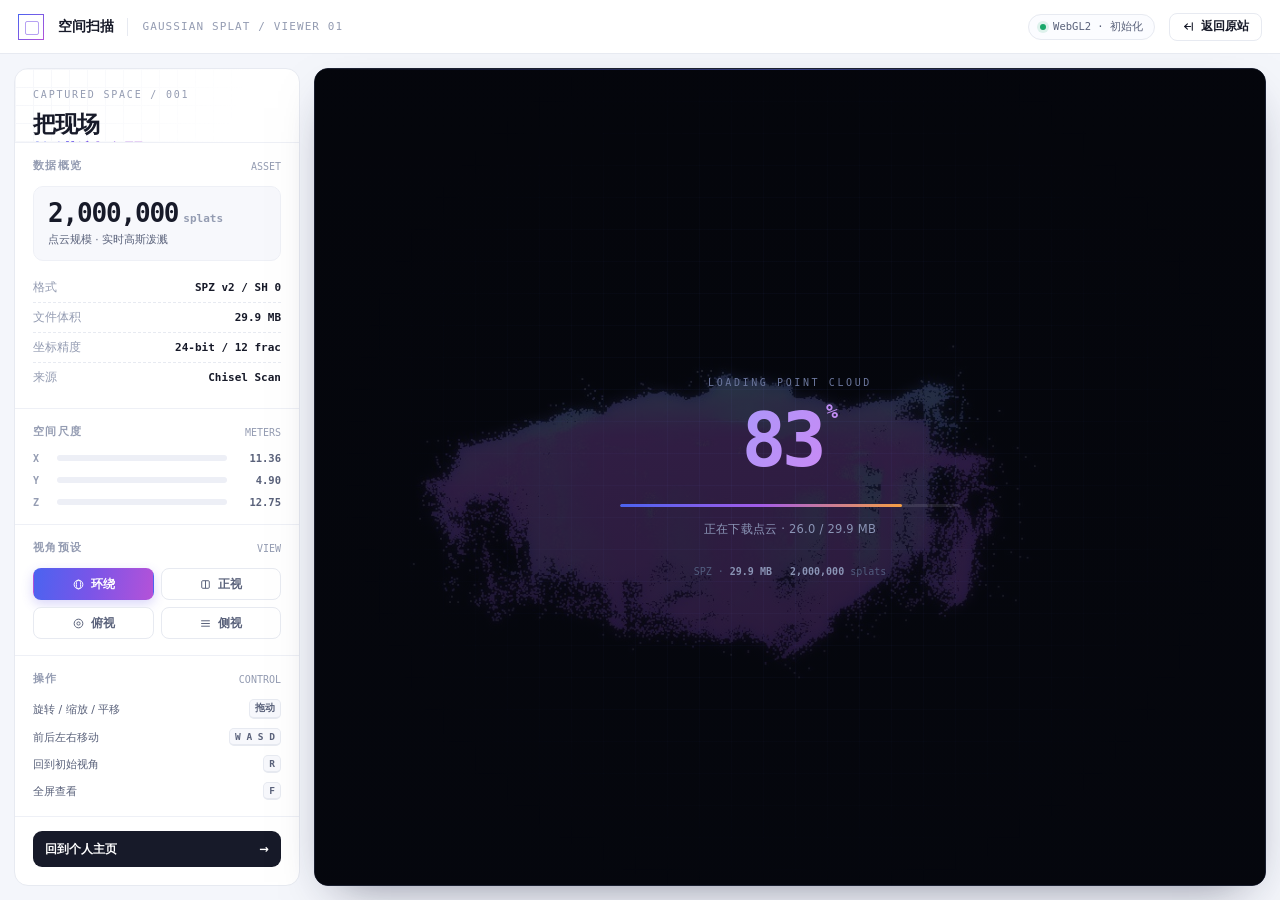
==== home/index.html @ d3d8f1a9 "home: add interactive Gaussian Splat viewer for 2M-point SPZ scan" ====
<!DOCTYPE html>
<html lang="zh-CN">
<head>
<meta charset="UTF-8">
<meta name="viewport" content="width=device-width, initial-scale=1.0, viewport-fit=cover">
<title>空间扫描 · Gaussian Splat Viewer</title>
<meta name="description" content="把一段真实空间搬进浏览器：200 万高斯点的 3D Gaussian Splatting 实时查看器。">
<link rel="icon" href="/favicon-32.png" sizes="32x32" type="image/png">
<script type="importmap">
{
  "imports": {
    "three": "./vendor/three.module.js",
    "three/addons/": "./vendor/addons/",
    "@sparkjsdev/spark": "./vendor/spark.module.min.js"
  }
}
</script>
<style>
:root{
  --bg:#f4f6fb; --panel:#fff; --line:#e7eaf1; --line-2:#eef0f6;
  --ink:#171a29; --ink-2:#59617a; --ink-3:#949cb2;
  --grad:linear-gradient(100deg,#4b63f0 0%,#7a55e8 48%,#b452d8 100%);
  --blue:#4b63f0; --violet:#8b5cf6; --orange:#f59e42; --green:#18a86a;
  --mono:ui-monospace,"SF Mono",Menlo,Consolas,monospace;
  --font:"Inter","PingFang SC","HarmonyOS Sans SC","Microsoft YaHei UI",system-ui,-apple-system,sans-serif;
}
*{margin:0;padding:0;box-sizing:border-box}
html,body{height:100%}
body{font-family:var(--font);background:var(--bg);color:var(--ink);overflow:hidden;
  -webkit-font-smoothing:antialiased}
button{font:inherit;cursor:pointer;border:0;background:none;color:inherit}
a{color:inherit;text-decoration:none}
canvas{display:block}

.app{height:100dvh;display:grid;grid-template-rows:54px minmax(0,1fr)}

/* ---------- 顶栏 ---------- */
.top{display:flex;align-items:center;gap:14px;padding:0 18px;background:var(--panel);
  border-bottom:1px solid var(--line);position:relative;z-index:5}
.mk{width:26px;height:26px;flex:none;position:relative}
.mk::before,.mk::after{content:"";position:absolute;inset:0;border:1.5px solid transparent}
.mk::before{border-image:linear-gradient(135deg,#4b63f0,#b452d8) 1;transform:rotate(0deg)}
.mk::after{width:12px;height:12px;left:7px;top:7px;border:1.5px solid rgba(123,85,232,.55);border-radius:2px}
.tp-name{font-size:14px;font-weight:800;letter-spacing:-.01em;white-space:nowrap}
.tp-sep{width:1px;height:18px;background:var(--line)}
.tp-sub{font-family:var(--mono);font-size:11px;color:var(--ink-3);letter-spacing:.1em;white-space:nowrap}
.tp-sp{flex:1}
.tp-badge{display:inline-flex;align-items:center;gap:7px;height:26px;padding:0 11px;
  border:1px solid var(--line);border-radius:999px;background:#fbfcff;
  font-family:var(--mono);font-size:10.5px;color:var(--ink-2);white-space:nowrap}
.tp-badge i{width:6px;height:6px;border-radius:50%;background:var(--green);
  box-shadow:0 0 0 3px rgba(24,168,106,.13);animation:pulse 2.4s ease-in-out infinite}
@keyframes pulse{50%{box-shadow:0 0 0 6px rgba(24,168,106,.06)}}
.tp-link{display:inline-flex;align-items:center;gap:6px;height:28px;padding:0 12px;
  border:1px solid var(--line);border-radius:8px;font-size:12px;font-weight:600;
  transition:border-color .16s,color .16s,background .16s}
.tp-link:hover{border-color:#c9cffc;color:var(--blue);background:#f8f9ff}

/* ---------- 工作区 ---------- */
.ws{display:grid;grid-template-columns:286px minmax(0,1fr);gap:14px;padding:14px;min-height:0}

/* 侧栏 */
.side{background:var(--panel);border:1px solid var(--line);border-radius:14px;
  overflow-y:auto;overflow-x:hidden;display:flex;flex-direction:column}
.side::-webkit-scrollbar{width:0}
.s-hero{padding:20px 18px 18px;position:relative;overflow:hidden;border-bottom:1px solid var(--line-2)}
.s-hero::before{content:"";position:absolute;inset:0;pointer-events:none;
  background-image:linear-gradient(var(--line-2) 1px,transparent 1px),linear-gradient(90deg,var(--line-2) 1px,transparent 1px);
  background-size:18px 18px;opacity:.6;
  -webkit-mask-image:linear-gradient(110deg,#000,transparent 78%);mask-image:linear-gradient(110deg,#000,transparent 78%)}
.s-hero>*{position:relative}
.s-kick{font-family:var(--mono);font-size:10px;letter-spacing:.18em;color:var(--ink-3)}
.s-hero h1{margin-top:10px;font-size:23px;font-weight:900;line-height:1.25;letter-spacing:-.035em}
.s-hero h1 span{background:var(--grad);-webkit-background-clip:text;background-clip:text;color:transparent}
.s-hero p{margin-top:9px;font-size:11.5px;line-height:1.7;color:var(--ink-2)}

.s-sec{padding:16px 18px;border-bottom:1px solid var(--line-2)}
.s-sec:last-child{border-bottom:0}
.s-t{display:flex;align-items:center;justify-content:space-between;margin-bottom:13px}
.s-t b{font-size:10.5px;font-weight:800;letter-spacing:.14em;color:var(--ink-3)}
.s-t em{font-style:normal;font-family:var(--mono);font-size:10px;color:var(--ink-3)}

.stat{background:#f7f8fc;border:1px solid var(--line-2);border-radius:10px;padding:13px 14px}
.stat .big{font-family:var(--mono);font-size:26px;font-weight:700;letter-spacing:-.045em;line-height:1;
  font-variant-numeric:tabular-nums;color:var(--ink)}
.stat .big small{font-size:11px;font-weight:600;color:var(--ink-3);letter-spacing:0;margin-left:5px}
.stat .cap{margin-top:7px;font-size:10.5px;color:var(--ink-2)}

.kv{margin-top:12px;display:flex;flex-direction:column;gap:0}
.kv .r{display:flex;align-items:baseline;justify-content:space-between;gap:10px;
  padding:7px 0;border-bottom:1px dashed var(--line);font-size:11.5px}
.kv .r:last-child{border-bottom:0}
.kv .r span{color:var(--ink-3)}
.kv .r b{font-family:var(--mono);font-size:11px;font-weight:600;color:var(--ink);text-align:right}

/* 三轴条 */
.axis{display:flex;flex-direction:column;gap:10px}
.ax{display:grid;grid-template-columns:16px 1fr 46px;align-items:center;gap:8px}
.ax i{font-family:var(--mono);font-style:normal;font-size:10px;font-weight:700;color:var(--ink-3)}
.ax .track{height:6px;border-radius:99px;background:#edeff6;overflow:hidden}
.ax .track u{display:block;height:100%;border-radius:99px;text-decoration:none}
.ax .x u{background:linear-gradient(90deg,#6d84ff,#4b63f0)}
.ax .y u{background:linear-gradient(90deg,#b07cf9,#8b5cf6)}
.ax .z u{background:linear-gradient(90deg,#ffc078,#f59e42)}
.ax .track u{width:var(--w)}
.ax b{font-family:var(--mono);font-size:10.5px;font-weight:600;text-align:right;color:var(--ink-2)}

/* 预设视角 */
.views{display:grid;grid-template-columns:1fr 1fr;gap:7px}
.v-btn{height:32px;border:1px solid var(--line);border-radius:8px;background:#fff;
  font-size:11.5px;font-weight:600;color:var(--ink-2);display:flex;align-items:center;
  justify-content:center;gap:6px;transition:all .16s}
.v-btn:hover{border-color:#c9cffc;color:var(--blue);background:#f8f9ff}
.v-btn.on{border-color:transparent;background:var(--grad);color:#fff;box-shadow:0 4px 12px rgba(90,80,230,.24)}
.v-btn svg{width:13px;height:13px}

.keys{display:flex;flex-direction:column;gap:9px}
.key{display:flex;align-items:center;gap:9px;font-size:11px;color:var(--ink-2)}
.key .cap{flex:1}
kbd{font-family:var(--mono);font-size:9.5px;font-weight:700;color:var(--ink-2);background:#f7f8fc;
  border:1px solid var(--line);border-bottom-width:2px;border-radius:5px;padding:2px 5px;white-space:nowrap}
.s-foot{padding:14px 18px 18px;margin-top:auto}
.s-foot a{display:flex;align-items:center;justify-content:space-between;width:100%;height:36px;
  padding:0 12px;border-radius:9px;background:#171a29;color:#fff;font-size:11.5px;font-weight:700;
  transition:transform .16s,background .16s}
.s-foot a:hover{transform:translateY(-1px);background:#242941}

/* ---------- 舞台 ---------- */
.stage{position:relative;border-radius:14px;overflow:hidden;background:#080a12;
  border:1px solid #1b2030;box-shadow:0 18px 48px -22px rgba(20,24,54,.55);min-height:0}
#viewport{position:absolute;inset:0}
#viewport canvas{width:100%;height:100%}

/* 舞台 HUD */
.hud{position:absolute;inset:0;pointer-events:none;z-index:2}
.hud>*{pointer-events:auto}
.hud-tl{position:absolute;left:16px;top:16px;display:flex;align-items:center;gap:8px}
.chip{display:inline-flex;align-items:center;gap:7px;height:28px;padding:0 11px;border-radius:8px;
  background:rgba(16,20,32,.72);border:1px solid rgba(255,255,255,.13);
  -webkit-backdrop-filter:blur(12px);backdrop-filter:blur(12px);
  color:rgba(255,255,255,.88);font-size:11px;font-weight:600;white-space:nowrap}
.chip.mono{font-family:var(--mono);font-size:10.5px;letter-spacing:.02em}
.chip i{width:6px;height:6px;border-radius:50%;background:#4ade80;box-shadow:0 0 8px #4ade80}
.hud-tr{position:absolute;right:16px;top:16px;display:flex;gap:7px}
.ic{width:32px;height:32px;border-radius:9px;display:grid;place-items:center;
  background:rgba(16,20,32,.72);border:1px solid rgba(255,255,255,.13);
  -webkit-backdrop-filter:blur(12px);backdrop-filter:blur(12px);color:rgba(255,255,255,.82);
  transition:background .16s,color .16s,transform .16s}
.ic:hover{background:rgba(75,99,240,.85);color:#fff;transform:translateY(-1px)}
.ic svg{width:15px;height:15px}

.hud-bl{position:absolute;left:16px;bottom:16px;display:flex;flex-direction:column;gap:8px}
.readout{font-family:var(--mono);font-size:10px;line-height:1.7;color:rgba(255,255,255,.5);
  letter-spacing:.04em;text-shadow:0 1px 6px #000}
.readout b{color:rgba(255,255,255,.82);font-weight:600}
.readout .lb{color:rgba(255,255,255,.34)}

.hud-bc{position:absolute;left:50%;bottom:18px;transform:translateX(-50%);
  display:flex;align-items:center;gap:14px;padding:9px 16px;border-radius:11px;
  background:rgba(14,17,28,.78);border:1px solid rgba(255,255,255,.12);
  -webkit-backdrop-filter:blur(16px);backdrop-filter:blur(16px);white-space:nowrap}
.hint{font-size:10.5px;color:rgba(255,255,255,.5)}
.hint b{color:rgba(255,255,255,.86);font-weight:600}
.hud-bc .div{width:1px;height:16px;background:rgba(255,255,255,.14)}
.tog{display:flex;align-items:center;gap:8px;font-size:11px;color:rgba(255,255,255,.82);cursor:pointer}
.tog input{appearance:none;width:28px;height:16px;border-radius:99px;background:rgba(255,255,255,.2);
  position:relative;transition:background .18s;cursor:pointer;flex:none}
.tog input::after{content:"";position:absolute;left:2px;top:2px;width:12px;height:12px;border-radius:50%;
  background:#fff;transition:transform .18s}
.tog input:checked{background:var(--blue)}
.tog input:checked::after{transform:translateX(12px)}
.spd{display:flex;align-items:center;gap:7px;font-size:10.5px;color:rgba(255,255,255,.55)}
.spd input{width:64px;accent-color:#7a68f5;cursor:pointer}

/* 加载层 */
.load{position:absolute;inset:0;z-index:6;
  background:linear-gradient(rgba(6,8,16,.74),rgba(6,8,16,.84)),url(./assets/preview.jpg) center/cover no-repeat;
  display:flex;
  flex-direction:column;align-items:center;justify-content:center;gap:0;
  transition:opacity .6s ease,visibility .6s}
.load.done{opacity:0;visibility:hidden;pointer-events:none}
.load::before{content:"";position:absolute;inset:0;pointer-events:none;
  background-image:linear-gradient(rgba(120,140,255,.055) 1px,transparent 1px),
                   linear-gradient(90deg,rgba(120,140,255,.055) 1px,transparent 1px);
  background-size:32px 32px;
  -webkit-mask-image:radial-gradient(circle at 50% 48%,#000,transparent 72%);
  mask-image:radial-gradient(circle at 50% 48%,#000,transparent 72%)}
.load::after{content:"";position:absolute;left:0;right:0;height:1px;top:0;
  background:linear-gradient(90deg,transparent,#6d7dff,transparent);opacity:.5;
  animation:scan 3.2s linear infinite}
@keyframes scan{to{top:100%}}
.ld-in{position:relative;width:min(340px,78%);text-align:center}
.ld-k{font-family:var(--mono);font-size:10px;letter-spacing:.26em;color:#6b769c}
.ld-n{font-family:var(--mono);font-size:74px;font-weight:700;line-height:1.1;letter-spacing:-.06em;
  margin-top:12px;font-variant-numeric:tabular-nums;
  background:linear-gradient(120deg,#8fa2ff,#c58cf5 60%,#ff9f7a);
  -webkit-background-clip:text;background-clip:text;color:transparent}
.ld-n sup{font-size:20px;vertical-align:top;margin-left:4px;letter-spacing:0}
.ld-bar{height:3px;border-radius:99px;background:rgba(255,255,255,.1);overflow:hidden;margin-top:22px}
.ld-bar u{display:block;height:100%;width:0%;border-radius:99px;text-decoration:none;
  background:linear-gradient(90deg,#4b63f0,#a35ce8,#f59e42);transition:width .18s linear}
.ld-msg{margin-top:15px;font-size:11.5px;color:#8a94b5;letter-spacing:.02em;min-height:18px}
.ld-meta{margin-top:26px;display:flex;justify-content:center;gap:18px;
  font-family:var(--mono);font-size:10px;color:#525c7e}
.ld-meta b{color:#8a94b5;font-weight:600}

/* 错误 */
.err{position:absolute;inset:0;z-index:7;display:none;align-items:center;justify-content:center;
  background:linear-gradient(rgba(6,8,16,.78),rgba(6,8,16,.9)),url(./assets/preview.jpg) center/cover no-repeat;
  padding:24px;text-align:center}
.err.on{display:flex}
.err div{max-width:380px}
.err h3{font-size:16px;font-weight:800;color:#fff;margin-bottom:10px}
.err p{font-size:12px;line-height:1.8;color:#8a94b5}

/* 移动端 */
@media(max-width:900px){
  .ws{grid-template-columns:1fr;grid-template-rows:auto minmax(0,1fr);padding:10px;gap:10px}
  .side{flex-direction:row;align-items:center;overflow:hidden;padding:0 12px;height:52px;flex:none}
  .s-hero,.s-sec,.s-foot{display:none}
  .side::before{content:"空间扫描 / 2,000,000 splats";font-family:var(--mono);font-size:10.5px;
    color:var(--ink-2);white-space:nowrap}
  .tp-sub,.tp-badge{display:none}
  .hud-bc{gap:10px;padding:8px 12px;bottom:12px}
  .hint{display:none}
  .hud-bc .div{display:none}
  .hud-bl{display:none}
  .ld-n{font-size:58px}
}
@media(max-width:520px){
  .spd{display:none}
  .hud-tl .chip.mono{display:none}
}
</style>
</head>
<body>
<div class="app">

  <header class="top">
    <div class="mk" aria-hidden="true"></div>
    <span class="tp-name">空间扫描</span>
    <span class="tp-sep"></span>
    <span class="tp-sub">GAUSSIAN SPLAT / VIEWER 01</span>
    <span class="tp-sp"></span>
    <span class="tp-badge"><i></i><span id="liveTxt">WebGL2 · 初始化</span></span>
    <a class="tp-link" href="/">
      <svg viewBox="0 0 24 24" width="13" height="13" fill="none" stroke="currentColor" stroke-width="2" stroke-linecap="round" stroke-linejoin="round"><path d="M10 17l-5-5 5-5"/><path d="M5 12h11"/><path d="M19 5v14"/></svg>
      返回原站
    </a>
  </header>

  <main class="ws">
    <aside class="side">
      <div class="s-hero">
        <div class="s-kick">CAPTURED SPACE / 001</div>
        <h1>把现场<br><span>搬进浏览器</span></h1>
        <p>一段由 200 万高斯点重建的真实空间。拖动即可绕行、靠近、俯看——点云不改一刀，实时渲染。</p>
      </div>

      <section class="s-sec">
        <div class="s-t"><b>数据概览</b><em>ASSET</em></div>
        <div class="stat">
          <div class="big">2,000,000<small>splats</small></div>
          <div class="cap">点云规模 · 实时高斯泼溅</div>
        </div>
        <div class="kv">
          <div class="r"><span>格式</span><b>SPZ v2 / SH 0</b></div>
          <div class="r"><span>文件体积</span><b>29.9 MB</b></div>
          <div class="r"><span>坐标精度</span><b>24-bit / 12 frac</b></div>
          <div class="r"><span>来源</span><b>Chisel Scan</b></div>
        </div>
      </section>

      <section class="s-sec">
        <div class="s-t"><b>空间尺度</b><em>METERS</em></div>
        <div class="axis">
          <div class="ax x"><i>X</i><div class="track"><u style="--w:89%"></u></div><b>11.36</b></div>
          <div class="ax y"><i>Y</i><div class="track"><u style="--w:38%"></u></div><b>4.90</b></div>
          <div class="ax z"><i>Z</i><div class="track"><u style="--w:100%"></u></div><b>12.75</b></div>
        </div>
      </section>

      <section class="s-sec">
        <div class="s-t"><b>视角预设</b><em>VIEW</em></div>
        <div class="views" id="views">
          <button class="v-btn on" data-v="orbit"><svg viewBox="0 0 24 24" fill="none" stroke="currentColor" stroke-width="1.8"><circle cx="12" cy="12" r="8"/><ellipse cx="12" cy="12" rx="4" ry="8"/></svg>环绕</button>
          <button class="v-btn" data-v="front"><svg viewBox="0 0 24 24" fill="none" stroke="currentColor" stroke-width="1.8"><rect x="5" y="5" width="14" height="14" rx="2"/><path d="M12 5v14"/></svg>正视</button>
          <button class="v-btn" data-v="top"><svg viewBox="0 0 24 24" fill="none" stroke="currentColor" stroke-width="1.8"><circle cx="12" cy="12" r="8"/><circle cx="12" cy="12" r="3"/></svg>俯视</button>
          <button class="v-btn" data-v="side"><svg viewBox="0 0 24 24" fill="none" stroke="currentColor" stroke-width="1.8"><path d="M4 7h16M4 12h16M4 17h16"/></svg>侧视</button>
        </div>
      </section>

      <section class="s-sec">
        <div class="s-t"><b>操作</b><em>CONTROL</em></div>
        <div class="keys">
          <div class="key"><span class="cap">旋转 / 缩放 / 平移</span><kbd>拖动</kbd></div>
          <div class="key"><span class="cap">前后左右移动</span><kbd>W A S D</kbd></div>
          <div class="key"><span class="cap">回到初始视角</span><kbd>R</kbd></div>
          <div class="key"><span class="cap">全屏查看</span><kbd>F</kbd></div>
        </div>
      </section>

      <div class="s-foot">
        <a href="/">回到个人主页 <span>→</span></a>
      </div>
    </aside>

    <section class="stage" id="stage">
      <div id="viewport"></div>

      <div class="hud">
        <div class="hud-tl">
          <span class="chip"><i></i>实时渲染</span>
          <span class="chip mono">CHISEL_UNTITLED_SPLAT.SPZ</span>
        </div>

        <div class="hud-tr">
          <button class="ic" id="btnReset" title="重置视角 (R)" aria-label="重置视角">
            <svg viewBox="0 0 24 24" fill="none" stroke="currentColor" stroke-width="2" stroke-linecap="round" stroke-linejoin="round"><path d="M3 12a9 9 0 1 0 3-6.7L3 8"/><path d="M3 3v5h5"/></svg>
          </button>
          <button class="ic" id="btnFull" title="全屏 (F)" aria-label="全屏">
            <svg viewBox="0 0 24 24" fill="none" stroke="currentColor" stroke-width="2" stroke-linecap="round" stroke-linejoin="round"><path d="M8 3H3v5M16 3h5v5M8 21H3v-5M16 21h5v-5"/></svg>
          </button>
        </div>

        <div class="hud-bl">
          <div class="readout">
            <span class="lb">CAM&nbsp; </span><b id="rdCam">0.00, 0.00, 0.00</b><br>
            <span class="lb">FPS&nbsp; </span><b id="rdFps">--</b>
            <span class="lb">&nbsp;·&nbsp; SPLATS&nbsp; </span><b id="rdN">--</b>
          </div>
        </div>

        <div class="hud-bc">
          <span class="hint"><b>左键</b> 旋转 · <b>滚轮</b> 缩放 · <b>右键</b> 平移</span>
          <span class="div"></span>
          <label class="tog"><input type="checkbox" id="spin" checked>自转</label>
          <span class="div"></span>
          <label class="tog"><input type="checkbox" id="grid">网格</label>
          <span class="div"></span>
          <span class="spd">速度 <input type="range" id="speed" min="0.1" max="2" step="0.1" value="0.4"></span>
        </div>
      </div>

      <div class="load" id="load">
        <div class="ld-in">
          <div class="ld-k">LOADING POINT CLOUD</div>
          <div class="ld-n"><span id="ldNum">0</span><sup>%</sup></div>
          <div class="ld-bar"><u id="ldBar"></u></div>
          <div class="ld-msg" id="ldMsg">正在连接资产…</div>
          <div class="ld-meta"><span>SPZ · <b>29.9 MB</b></span><span><b>2,000,000</b> splats</span></div>
        </div>
      </div>

      <div class="err" id="err">
        <div>
          <h3>无法加载这段空间</h3>
          <p id="errMsg">浏览器可能不支持 WebGL2，或资产加载中断。请换用较新的 Chrome / Edge / Safari，并确认网络正常后刷新。</p>
        </div>
      </div>
    </section>
  </main>
</div>

<script type="module">
import * as THREE from 'three';
import { OrbitControls } from 'three/addons/controls/OrbitControls.js';
import { SparkRenderer, SplatMesh } from '@sparkjsdev/spark';

const stage = document.getElementById('stage');
const viewport = document.getElementById('viewport');
const loadEl = document.getElementById('load');
const ldNum = document.getElementById('ldNum');
const ldBar = document.getElementById('ldBar');
const ldMsg = document.getElementById('ldMsg');
const liveTxt = document.getElementById('liveTxt');
const errEl = document.getElementById('err');
const isMobile = matchMedia('(max-width:900px)').matches;

function setLoad(p, msg){
  const v = Math.max(0, Math.min(100, Math.round(p * 100)));
  ldNum.textContent = v;
  ldBar.style.width = v + '%';
  if(msg) ldMsg.textContent = msg;
}
function fail(msg){
  if(msg) document.getElementById('errMsg').textContent = msg;
  loadEl.classList.add('done');
  errEl.classList.add('on');
  liveTxt.textContent = '渲染不可用';
}

/* ---------- WebGL2 检查 ---------- */
const probe = document.createElement('canvas');
if(!probe.getContext('webgl2')){
  fail('当前浏览器不支持 WebGL2，无法渲染高斯点云。请使用较新的 Chrome / Edge / Safari，或开启硬件加速。');
  throw new Error('WebGL2 unsupported');
}

let renderer;
try{
  renderer = new THREE.WebGLRenderer({ antialias:false, alpha:false, powerPreference:'high-performance' });
}catch(e){
  fail('WebGL 初始化失败：' + e.message);
  throw e;
}
renderer.setPixelRatio(Math.min(window.devicePixelRatio || 1, isMobile ? 1 : 1.6));
renderer.setClearColor(0x080a12, 1);
renderer.setSize(viewport.clientWidth, viewport.clientHeight, false);
viewport.appendChild(renderer.domElement);

const scene = new THREE.Scene();
const camera = new THREE.PerspectiveCamera(55, viewport.clientWidth / viewport.clientHeight, 0.05, 400);
const spark = new SparkRenderer({ renderer });
scene.add(spark);

const controls = new OrbitControls(camera, renderer.domElement);
controls.enableDamping = true;
controls.dampingFactor = 0.075;
controls.rotateSpeed = 0.72;
controls.zoomSpeed = 0.9;
controls.panSpeed = 0.8;
controls.minDistance = 1.0;
controls.maxDistance = 70;
controls.maxPolarAngle = Math.PI * 0.96;
controls.autoRotate = true;
controls.autoRotateSpeed = 0.4;
controls.target.set(0, 0, 0);

/* 依据 spz 包围盒中心把场景摆到原点 */
const BBOX_CENTER = new THREE.Vector3(1.1354, 1.6389, 0.9126);
const R180X = new THREE.Quaternion(1, 0, 0, 0);       // SPZ 通常是 Y-down
const rotatedCenter = BBOX_CENTER.clone().applyQuaternion(R180X);
const meshOffset = rotatedCenter.clone().negate();

/* 坐标网格（默认关闭） */
const grid = new THREE.GridHelper(20, 20, 0x4b63f0, 0x252b44);
grid.material.transparent = true;
grid.material.opacity = 0.5;
grid.position.y = -2.45;
grid.visible = false;
scene.add(grid);

const VIEWS = {
  orbit: { p:[9.5, 5.8, 13.5], t:[0,0,0] },
  front: { p:[0, 1.2, 16.5],   t:[0,0,0] },
  top:   { p:[0.01, 17, 0.01], t:[0,0,0] },
  side:  { p:[16.5, 2.4, 0.01],t:[0,0,0] }
};
camera.position.set(...VIEWS.orbit.p);
controls.update();

/* ---------- 视角过渡 ---------- */
let flying = null;
function flyTo(name){
  const v = VIEWS[name]; if(!v) return;
  flying = {
    t0: performance.now(), dur: 850,
    p0: camera.position.clone(), p1: new THREE.Vector3(...v.p),
    t0v: controls.target.clone(), t1v: new THREE.Vector3(...v.t),
    spin: controls.autoRotate
  };
  controls.autoRotate = false;
  document.querySelectorAll('.v-btn').forEach(b => b.classList.toggle('on', b.dataset.v === name));
}
function stepFly(now){
  if(!flying) return;
  const k = Math.min(1, (now - flying.t0) / flying.dur);
  const e = k < .5 ? 4*k*k*k : 1 - Math.pow(-2*k+2, 3)/2;
  camera.position.lerpVectors(flying.p0, flying.p1, e);
  controls.target.lerpVectors(flying.t0v, flying.t1v, e);
  if(k >= 1){
    controls.autoRotate = flying.spin;
    flying = null;
  }
}

/* ---------- 键盘漫游 ---------- */
const keys = Object.create(null);
const MOVE_KEYS = ['KeyW','KeyA','KeyS','KeyD','ArrowUp','ArrowDown','ArrowLeft','ArrowRight'];
addEventListener('keydown', e => {
  if(MOVE_KEYS.includes(e.code)){ keys[e.code] = true; if(!isMobile) e.preventDefault(); }
  if(e.code === 'KeyR'){ flyTo('orbit'); }
  if(e.code === 'KeyF'){ toggleFull(); }
});
addEventListener('keyup', e => { keys[e.code] = false; });
addEventListener('blur', () => MOVE_KEYS.forEach(k => keys[k] = false));

const fwd = new THREE.Vector3(), right = new THREE.Vector3(), move = new THREE.Vector3();
function applyMove(dt){
  const active = MOVE_KEYS.some(k => keys[k]);
  if(!active) return;
  camera.getWorldDirection(fwd); fwd.y = 0; fwd.normalize();
  right.crossVectors(fwd, camera.up).normalize();
  move.set(0,0,0);
  if(keys.KeyW || keys.ArrowUp)    move.add(fwd);
  if(keys.KeyS || keys.ArrowDown)  move.sub(fwd);
  if(keys.KeyD || keys.ArrowRight) move.add(right);
  if(keys.KeyA || keys.ArrowLeft)  move.sub(right);
  if(move.lengthSq() === 0) return;
  move.normalize().multiplyScalar(dt * 4.2);
  camera.position.add(move);
  controls.target.add(move);
  document.querySelectorAll('.v-btn').forEach(b => b.classList.remove('on'));
}

/* ---------- 控件 ---------- */
document.getElementById('views').addEventListener('click', e => {
  const b = e.target.closest('.v-btn'); if(b) flyTo(b.dataset.v);
});
document.getElementById('btnReset').addEventListener('click', () => flyTo('orbit'));
document.getElementById('spin').addEventListener('change', e => {
  controls.autoRotate = e.target.checked;
  if(flying) flying.spin = e.target.checked;
});
document.getElementById('grid').addEventListener('change', e => { grid.visible = e.target.checked; });
document.getElementById('speed').addEventListener('input', e => {
  controls.autoRotateSpeed = parseFloat(e.target.value);
});
function toggleFull(){
  if(document.fullscreenElement) document.exitFullscreen();
  else stage.requestFullscreen && stage.requestFullscreen();
}
document.getElementById('btnFull').addEventListener('click', toggleFull);
stage.addEventListener('dblclick', toggleFull);

/* ---------- 尺寸 ---------- */
function resize(){
  const w = viewport.clientWidth, h = viewport.clientHeight;
  if(!w || !h) return;
  renderer.setSize(w, h, false);
  camera.aspect = w / h;
  camera.updateProjectionMatrix();
}
new ResizeObserver(resize).observe(viewport);
addEventListener('resize', resize);

/* ---------- 加载 SPZ（自己读取以便精确进度） ---------- */
/* 依据点云真实包围盒自动校准相机距离，避免过近/过远 */
function autoFrame(m){
  try{
    const box = m.getBoundingBox(true);
    if(!box || box.isEmpty()) return;
    m.updateMatrixWorld(true);
    box.applyMatrix4(m.matrixWorld);
    const size = box.getSize(new THREE.Vector3());
    const radius = Math.max(1, size.length() * 0.5);
    const dist = THREE.MathUtils.clamp(
      radius / Math.tan(THREE.MathUtils.degToRad(camera.fov * 0.5)) * 0.78, 10, 46);
    const k = dist / Math.hypot(...VIEWS.orbit.p);
    Object.keys(VIEWS).forEach(key => {
      VIEWS[key].p = VIEWS[key].p.map(v => v * k);
    });
    camera.position.set(...VIEWS.orbit.p);
    controls.target.set(0,0,0);
    controls.update();
  }catch(_){}
}

async function loadScene(){
  setLoad(0.02, '正在连接资产…');
  let lastP = 0.02;
  const mesh = new SplatMesh({
    url: './assets/scan.spz',
    onProgress: (e) => {
      if(e && e.lengthComputable && e.total){
        const p = Math.min(0.96, e.loaded / e.total * 0.96);
        if(p > lastP + 0.005){
          lastP = p;
          setLoad(p, '正在下载点云 · ' + (e.loaded/1048576).toFixed(1) + ' / ' + (e.total/1048576).toFixed(1) + ' MB');
        }
      }
    },
    onLoad: (m) => {
      const n = (m.packedSplats && m.packedSplats.numSplats) || 2000000;
      document.getElementById('rdN').textContent = n.toLocaleString('en-US');
      autoFrame(m);
      setLoad(1, '就绪');
      liveTxt.textContent = 'WebGL2 · 实时';
      loadEl.classList.add('done');
    }
  });
  mesh.quaternion.copy(R180X);
  mesh.position.copy(meshOffset);
  scene.add(mesh);
  if(mesh.initialized && mesh.initialized.catch){
    mesh.initialized.catch(e => fail('点云解码失败：' + (e && e.message ? e.message : '未知错误') + '。请刷新重试。'));
  }
}
loadScene().catch(e => fail('资产加载失败：' + e.message + '。请刷新重试，或确认浏览器允许加载较大的 3D 文件。'));

/* ---------- 渲染循环 ---------- */
let last = performance.now(), frames = 0, fpsT = last;
const rdCam = document.getElementById('rdCam'), rdFps = document.getElementById('rdFps');
renderer.setAnimationLoop(now => {
  const dt = Math.min(0.1, (now - last) / 1000); last = now;
  stepFly(now);
  applyMove(dt);
  controls.update();
  renderer.render(scene, camera);
  frames++;
  if(now - fpsT > 600){
    rdFps.textContent = Math.round(frames * 1000 / (now - fpsT));
    frames = 0; fpsT = now;
    rdCam.textContent = [camera.position.x, camera.position.y, camera.position.z]
      .map(v => v.toFixed(2)).join(', ');
  }
});
</script>
</body>
</html>
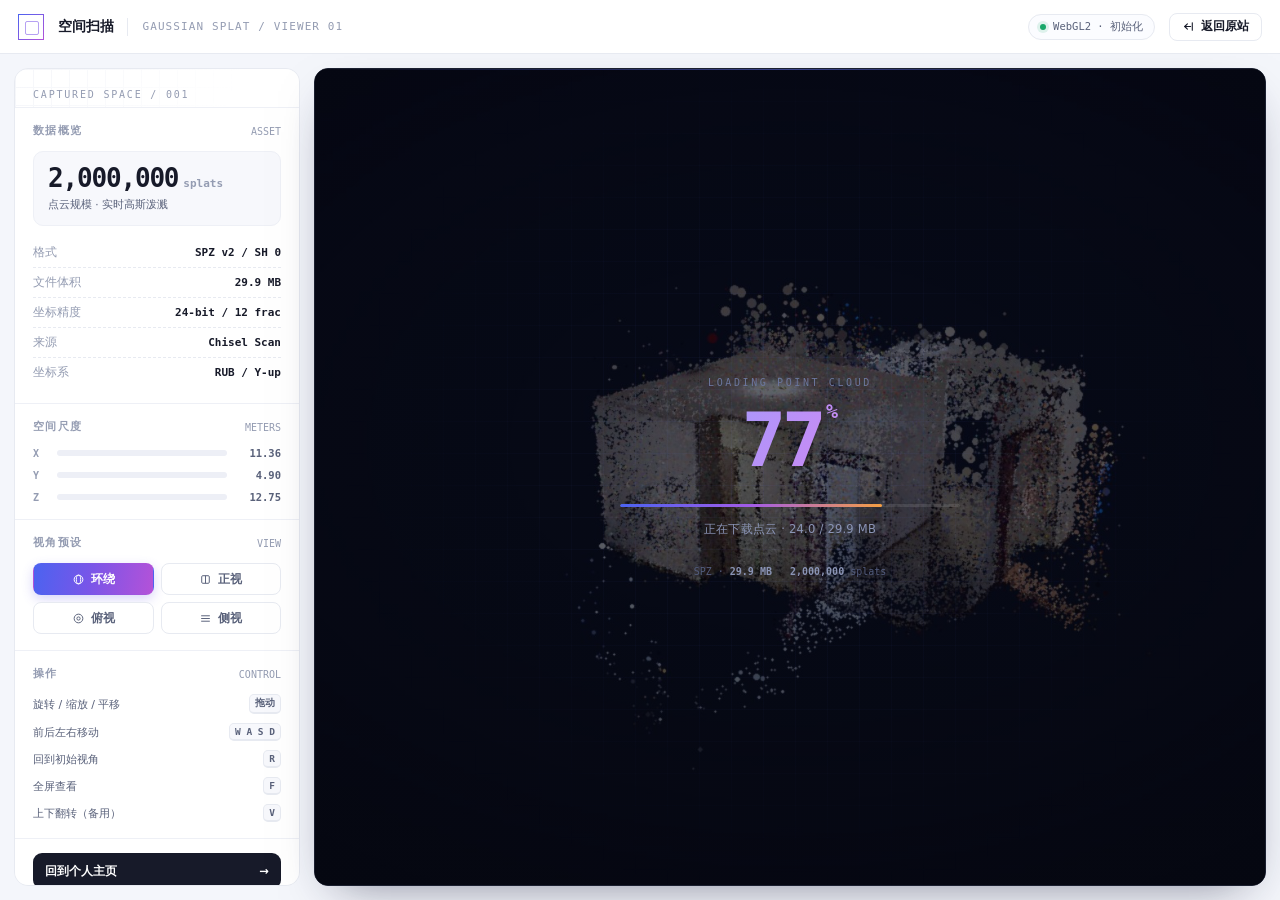
==== commit 07040d76: "fix(home): SPZ v2 是 RUB/Three.js Y-up，去掉错误的 180 度翻转；预览图改为正立真实渲染，增加翻转开关" ====
--- a/home/index.html
+++ b/home/index.html
@@ -174,7 +174,7 @@
 
 /* 加载层 */
 .load{position:absolute;inset:0;z-index:6;
-  background:linear-gradient(rgba(6,8,16,.74),rgba(6,8,16,.84)),url(./assets/preview.jpg) center/cover no-repeat;
+  background:linear-gradient(rgba(6,8,16,.58),rgba(6,8,16,.72)),url(./assets/preview.jpg) center/cover no-repeat;
   display:flex;
   flex-direction:column;align-items:center;justify-content:center;gap:0;
   transition:opacity .6s ease,visibility .6s}
@@ -206,7 +206,7 @@
 
 /* 错误 */
 .err{position:absolute;inset:0;z-index:7;display:none;align-items:center;justify-content:center;
-  background:linear-gradient(rgba(6,8,16,.78),rgba(6,8,16,.9)),url(./assets/preview.jpg) center/cover no-repeat;
+  background:linear-gradient(rgba(6,8,16,.68),rgba(6,8,16,.84)),url(./assets/preview.jpg) center/cover no-repeat;
   padding:24px;text-align:center}
 .err.on{display:flex}
 .err div{max-width:380px}
@@ -268,6 +268,7 @@
           <div class="r"><span>文件体积</span><b>29.9 MB</b></div>
           <div class="r"><span>坐标精度</span><b>24-bit / 12 frac</b></div>
           <div class="r"><span>来源</span><b>Chisel Scan</b></div>
+          <div class="r"><span>坐标系</span><b>RUB / Y-up</b></div>
         </div>
       </section>
 
@@ -297,6 +298,7 @@
           <div class="key"><span class="cap">前后左右移动</span><kbd>W A S D</kbd></div>
           <div class="key"><span class="cap">回到初始视角</span><kbd>R</kbd></div>
           <div class="key"><span class="cap">全屏查看</span><kbd>F</kbd></div>
+          <div class="key"><span class="cap">上下翻转（备用）</span><kbd>V</kbd></div>
         </div>
       </section>
 
@@ -337,6 +339,8 @@
           <label class="tog"><input type="checkbox" id="spin" checked>自转</label>
           <span class="div"></span>
           <label class="tog"><input type="checkbox" id="grid">网格</label>
+          <span class="div"></span>
+          <label class="tog"><input type="checkbox" id="flip">上下翻转</label>
           <span class="div"></span>
           <span class="spd">速度 <input type="range" id="speed" min="0.1" max="2" step="0.1" value="0.4"></span>
         </div>
@@ -427,11 +431,13 @@
 controls.autoRotateSpeed = 0.4;
 controls.target.set(0, 0, 0);
 
-/* 依据 spz 包围盒中心把场景摆到原点 */
+/* SPZ v2 默认坐标系是 RUB (Right-Up-Back)，也就是 Three.js 坐标系，Y 已经是上方向。
+   这份 Chisel 导出的文件没有 coordinate-system 扩展，因此不做任何旋转，
+   只把包围盒中心平移到原点。 */
 const BBOX_CENTER = new THREE.Vector3(1.1354, 1.6389, 0.9126);
-const R180X = new THREE.Quaternion(1, 0, 0, 0);       // SPZ 通常是 Y-down
-const rotatedCenter = BBOX_CENTER.clone().applyQuaternion(R180X);
-const meshOffset = rotatedCenter.clone().negate();
+const meshOffset = BBOX_CENTER.clone().negate();
+const FLIP_X = new THREE.Quaternion(1, 0, 0, 0);   // 仅供「上下翻转」开关使用
+let splatMesh = null, flipped = false;
 
 /* 坐标网格（默认关闭） */
 const grid = new THREE.GridHelper(20, 20, 0x4b63f0, 0x252b44);
@@ -482,6 +488,7 @@
   if(MOVE_KEYS.includes(e.code)){ keys[e.code] = true; if(!isMobile) e.preventDefault(); }
   if(e.code === 'KeyR'){ flyTo('orbit'); }
   if(e.code === 'KeyF'){ toggleFull(); }
+  if(e.code === 'KeyV'){ setFlip(!flipped); document.getElementById('flip').checked = flipped; }
 });
 addEventListener('keyup', e => { keys[e.code] = false; });
 addEventListener('blur', () => MOVE_KEYS.forEach(k => keys[k] = false));
@@ -517,6 +524,18 @@
 document.getElementById('speed').addEventListener('input', e => {
   controls.autoRotateSpeed = parseFloat(e.target.value);
 });
+/* 默认就是数据本身的朝向；这个开关只用于极少数导出方向相反的扫描件 */
+function setFlip(on){
+  flipped = on;
+  if(!splatMesh) return;
+  splatMesh.quaternion.copy(on ? FLIP_X : new THREE.Quaternion());
+  splatMesh.position.copy(on
+    ? BBOX_CENTER.clone().applyQuaternion(FLIP_X).negate()
+    : meshOffset);
+  splatMesh.updateMatrixWorld(true);
+  grid.position.y = on ? 2.45 : -2.45;
+}
+document.getElementById('flip').addEventListener('change', e => setFlip(e.target.checked));
 function toggleFull(){
   if(document.fullscreenElement) document.exitFullscreen();
   else stage.requestFullscreen && stage.requestFullscreen();
@@ -580,9 +599,10 @@
       loadEl.classList.add('done');
     }
   });
-  mesh.quaternion.copy(R180X);
-  mesh.position.copy(meshOffset);
+  splatMesh = mesh;
+  mesh.position.copy(meshOffset);   /* 不旋转：SPZ v2 已是 Three.js Y-up */
   scene.add(mesh);
+  if(flipped) setFlip(true);
   if(mesh.initialized && mesh.initialized.catch){
     mesh.initialized.catch(e => fail('点云解码失败：' + (e && e.message ? e.message : '未知错误') + '。请刷新重试。'));
   }
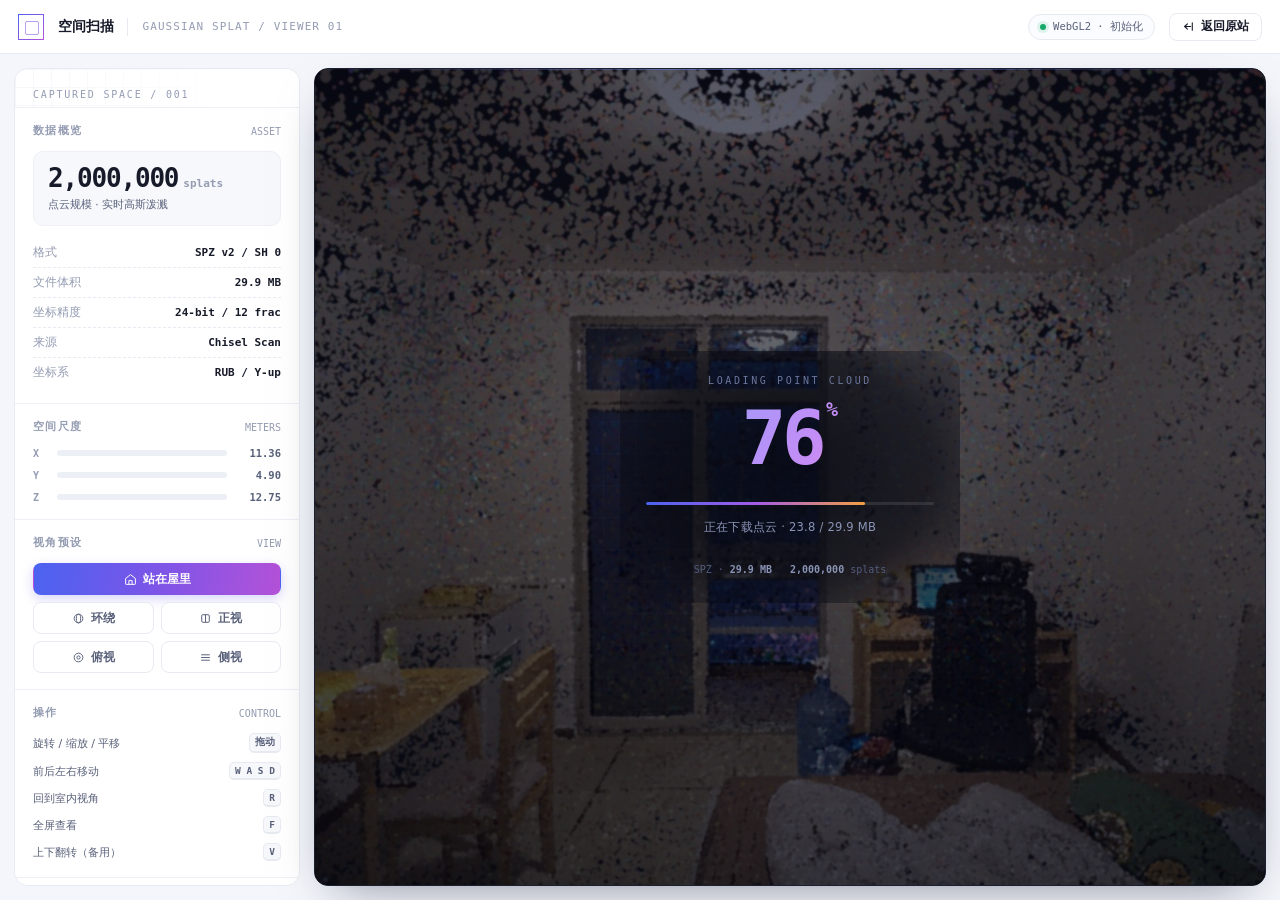
==== commit e4ee9e91: "feat(home): 初始视角改为站在房间内部，新增「站在屋里」预设；预览图改为室内视角" ====
--- a/home/index.html
+++ b/home/index.html
@@ -107,6 +107,7 @@
 
 /* 预设视角 */
 .views{display:grid;grid-template-columns:1fr 1fr;gap:7px}
+.v-btn.wide{grid-column:1/-1}
 .v-btn{height:32px;border:1px solid var(--line);border-radius:8px;background:#fff;
   font-size:11.5px;font-weight:600;color:var(--ink-2);display:flex;align-items:center;
   justify-content:center;gap:6px;transition:all .16s}
@@ -189,7 +190,9 @@
   background:linear-gradient(90deg,transparent,#6d7dff,transparent);opacity:.5;
   animation:scan 3.2s linear infinite}
 @keyframes scan{to{top:100%}}
-.ld-in{position:relative;width:min(340px,78%);text-align:center}
+.ld-in{position:relative;width:min(340px,78%);text-align:center;
+  padding:24px 26px 28px;border-radius:22px;
+  background:radial-gradient(ellipse at 50% 46%,rgba(7,9,18,.9),rgba(7,9,18,.66) 58%,rgba(7,9,18,0) 100%)}
 .ld-k{font-family:var(--mono);font-size:10px;letter-spacing:.26em;color:#6b769c}
 .ld-n{font-family:var(--mono);font-size:74px;font-weight:700;line-height:1.1;letter-spacing:-.06em;
   margin-top:12px;font-variant-numeric:tabular-nums;
@@ -254,7 +257,7 @@
       <div class="s-hero">
         <div class="s-kick">CAPTURED SPACE / 001</div>
         <h1>把现场<br><span>搬进浏览器</span></h1>
-        <p>一段由 200 万高斯点重建的真实空间。拖动即可绕行、靠近、俯看——点云不改一刀，实时渲染。</p>
+        <p>一进门就站在屋里。200 万高斯点重建的真实空间，拖动环视、WASD 走动——点云不改一刀，实时渲染。</p>
       </div>
 
       <section class="s-sec">
@@ -284,7 +287,8 @@
       <section class="s-sec">
         <div class="s-t"><b>视角预设</b><em>VIEW</em></div>
         <div class="views" id="views">
-          <button class="v-btn on" data-v="orbit"><svg viewBox="0 0 24 24" fill="none" stroke="currentColor" stroke-width="1.8"><circle cx="12" cy="12" r="8"/><ellipse cx="12" cy="12" rx="4" ry="8"/></svg>环绕</button>
+          <button class="v-btn wide on" data-v="inside"><svg viewBox="0 0 24 24" fill="none" stroke="currentColor" stroke-width="1.8"><path d="M3 10l9-7 9 7v10a1 1 0 0 1-1 1H4a1 1 0 0 1-1-1z"/><path d="M9 21v-7h6v7"/></svg>站在屋里</button>
+          <button class="v-btn" data-v="orbit"><svg viewBox="0 0 24 24" fill="none" stroke="currentColor" stroke-width="1.8"><circle cx="12" cy="12" r="8"/><ellipse cx="12" cy="12" rx="4" ry="8"/></svg>环绕</button>
           <button class="v-btn" data-v="front"><svg viewBox="0 0 24 24" fill="none" stroke="currentColor" stroke-width="1.8"><rect x="5" y="5" width="14" height="14" rx="2"/><path d="M12 5v14"/></svg>正视</button>
           <button class="v-btn" data-v="top"><svg viewBox="0 0 24 24" fill="none" stroke="currentColor" stroke-width="1.8"><circle cx="12" cy="12" r="8"/><circle cx="12" cy="12" r="3"/></svg>俯视</button>
           <button class="v-btn" data-v="side"><svg viewBox="0 0 24 24" fill="none" stroke="currentColor" stroke-width="1.8"><path d="M4 7h16M4 12h16M4 17h16"/></svg>侧视</button>
@@ -296,7 +300,7 @@
         <div class="keys">
           <div class="key"><span class="cap">旋转 / 缩放 / 平移</span><kbd>拖动</kbd></div>
           <div class="key"><span class="cap">前后左右移动</span><kbd>W A S D</kbd></div>
-          <div class="key"><span class="cap">回到初始视角</span><kbd>R</kbd></div>
+          <div class="key"><span class="cap">回到室内视角</span><kbd>R</kbd></div>
           <div class="key"><span class="cap">全屏查看</span><kbd>F</kbd></div>
           <div class="key"><span class="cap">上下翻转（备用）</span><kbd>V</kbd></div>
         </div>
@@ -317,7 +321,7 @@
         </div>
 
         <div class="hud-tr">
-          <button class="ic" id="btnReset" title="重置视角 (R)" aria-label="重置视角">
+          <button class="ic" id="btnReset" title="回到室内 (R)" aria-label="回到室内">
             <svg viewBox="0 0 24 24" fill="none" stroke="currentColor" stroke-width="2" stroke-linecap="round" stroke-linejoin="round"><path d="M3 12a9 9 0 1 0 3-6.7L3 8"/><path d="M3 3v5h5"/></svg>
           </button>
           <button class="ic" id="btnFull" title="全屏 (F)" aria-label="全屏">
@@ -336,7 +340,7 @@
         <div class="hud-bc">
           <span class="hint"><b>左键</b> 旋转 · <b>滚轮</b> 缩放 · <b>右键</b> 平移</span>
           <span class="div"></span>
-          <label class="tog"><input type="checkbox" id="spin" checked>自转</label>
+          <label class="tog"><input type="checkbox" id="spin">自转</label>
           <span class="div"></span>
           <label class="tog"><input type="checkbox" id="grid">网格</label>
           <span class="div"></span>
@@ -414,8 +418,8 @@
 viewport.appendChild(renderer.domElement);
 
 const scene = new THREE.Scene();
-const camera = new THREE.PerspectiveCamera(55, viewport.clientWidth / viewport.clientHeight, 0.05, 400);
-const spark = new SparkRenderer({ renderer });
+const camera = new THREE.PerspectiveCamera(65, viewport.clientWidth / viewport.clientHeight, 0.05, 400);
+const spark = new SparkRenderer({ renderer, maxPixelRadius: 120 });
 scene.add(spark);
 
 const controls = new OrbitControls(camera, renderer.domElement);
@@ -427,7 +431,7 @@
 controls.minDistance = 1.0;
 controls.maxDistance = 70;
 controls.maxPolarAngle = Math.PI * 0.96;
-controls.autoRotate = true;
+controls.autoRotate = false;
 controls.autoRotateSpeed = 0.4;
 controls.target.set(0, 0, 0);
 
@@ -443,17 +447,21 @@
 const grid = new THREE.GridHelper(20, 20, 0x4b63f0, 0x252b44);
 grid.material.transparent = true;
 grid.material.opacity = 0.5;
-grid.position.y = -2.45;
+grid.position.y = -1.65;
 grid.visible = false;
 scene.add(grid);
 
+/* 默认直接站在房间里面：眼高 Y=0（地面约 -1.65），朝 -Z 看窗户。
+   室内 target 只放在眼前 1.4m，避免自转时相机绕太远穿墙。 */
 const VIEWS = {
-  orbit: { p:[9.5, 5.8, 13.5], t:[0,0,0] },
-  front: { p:[0, 1.2, 16.5],   t:[0,0,0] },
-  top:   { p:[0.01, 17, 0.01], t:[0,0,0] },
-  side:  { p:[16.5, 2.4, 0.01],t:[0,0,0] }
+  inside:{ p:[-1.0, 0.0, 0.6],  t:[-1.0,-0.15,-0.8], spin:false },
+  orbit: { p:[7.2, 4.4, 10.3],  t:[0,0,0], spin:true },
+  front: { p:[0, 0.9, 12.5],    t:[0,0,0], spin:true },
+  top:   { p:[0.01, 12.9, 0.01],t:[0,0,0], spin:true },
+  side:  { p:[12.5, 1.8, 0.01], t:[0,0,0], spin:true }
 };
-camera.position.set(...VIEWS.orbit.p);
+camera.position.set(...VIEWS.inside.p);
+controls.target.set(...VIEWS.inside.t);
 controls.update();
 
 /* ---------- 视角过渡 ---------- */
@@ -464,9 +472,10 @@
     t0: performance.now(), dur: 850,
     p0: camera.position.clone(), p1: new THREE.Vector3(...v.p),
     t0v: controls.target.clone(), t1v: new THREE.Vector3(...v.t),
-    spin: controls.autoRotate
+    spin: !!v.spin
   };
   controls.autoRotate = false;
+  document.getElementById('spin').checked = !!v.spin;
   document.querySelectorAll('.v-btn').forEach(b => b.classList.toggle('on', b.dataset.v === name));
 }
 function stepFly(now){
@@ -486,7 +495,7 @@
 const MOVE_KEYS = ['KeyW','KeyA','KeyS','KeyD','ArrowUp','ArrowDown','ArrowLeft','ArrowRight'];
 addEventListener('keydown', e => {
   if(MOVE_KEYS.includes(e.code)){ keys[e.code] = true; if(!isMobile) e.preventDefault(); }
-  if(e.code === 'KeyR'){ flyTo('orbit'); }
+  if(e.code === 'KeyR'){ flyTo('inside'); }
   if(e.code === 'KeyF'){ toggleFull(); }
   if(e.code === 'KeyV'){ setFlip(!flipped); document.getElementById('flip').checked = flipped; }
 });
@@ -505,7 +514,7 @@
   if(keys.KeyD || keys.ArrowRight) move.add(right);
   if(keys.KeyA || keys.ArrowLeft)  move.sub(right);
   if(move.lengthSq() === 0) return;
-  move.normalize().multiplyScalar(dt * 4.2);
+  move.normalize().multiplyScalar(dt * 2.2);
   camera.position.add(move);
   controls.target.add(move);
   document.querySelectorAll('.v-btn').forEach(b => b.classList.remove('on'));
@@ -515,7 +524,7 @@
 document.getElementById('views').addEventListener('click', e => {
   const b = e.target.closest('.v-btn'); if(b) flyTo(b.dataset.v);
 });
-document.getElementById('btnReset').addEventListener('click', () => flyTo('orbit'));
+document.getElementById('btnReset').addEventListener('click', () => flyTo('inside'));
 document.getElementById('spin').addEventListener('change', e => {
   controls.autoRotate = e.target.checked;
   if(flying) flying.spin = e.target.checked;
@@ -533,7 +542,7 @@
     ? BBOX_CENTER.clone().applyQuaternion(FLIP_X).negate()
     : meshOffset);
   splatMesh.updateMatrixWorld(true);
-  grid.position.y = on ? 2.45 : -2.45;
+  grid.position.y = on ? 1.65 : -1.65;
 }
 document.getElementById('flip').addEventListener('change', e => setFlip(e.target.checked));
 function toggleFull(){
@@ -555,27 +564,6 @@
 addEventListener('resize', resize);
 
 /* ---------- 加载 SPZ（自己读取以便精确进度） ---------- */
-/* 依据点云真实包围盒自动校准相机距离，避免过近/过远 */
-function autoFrame(m){
-  try{
-    const box = m.getBoundingBox(true);
-    if(!box || box.isEmpty()) return;
-    m.updateMatrixWorld(true);
-    box.applyMatrix4(m.matrixWorld);
-    const size = box.getSize(new THREE.Vector3());
-    const radius = Math.max(1, size.length() * 0.5);
-    const dist = THREE.MathUtils.clamp(
-      radius / Math.tan(THREE.MathUtils.degToRad(camera.fov * 0.5)) * 0.78, 10, 46);
-    const k = dist / Math.hypot(...VIEWS.orbit.p);
-    Object.keys(VIEWS).forEach(key => {
-      VIEWS[key].p = VIEWS[key].p.map(v => v * k);
-    });
-    camera.position.set(...VIEWS.orbit.p);
-    controls.target.set(0,0,0);
-    controls.update();
-  }catch(_){}
-}
-
 async function loadScene(){
   setLoad(0.02, '正在连接资产…');
   let lastP = 0.02;
@@ -593,7 +581,6 @@
     onLoad: (m) => {
       const n = (m.packedSplats && m.packedSplats.numSplats) || 2000000;
       document.getElementById('rdN').textContent = n.toLocaleString('en-US');
-      autoFrame(m);
       setLoad(1, '就绪');
       liveTxt.textContent = 'WebGL2 · 实时';
       loadEl.classList.add('done');
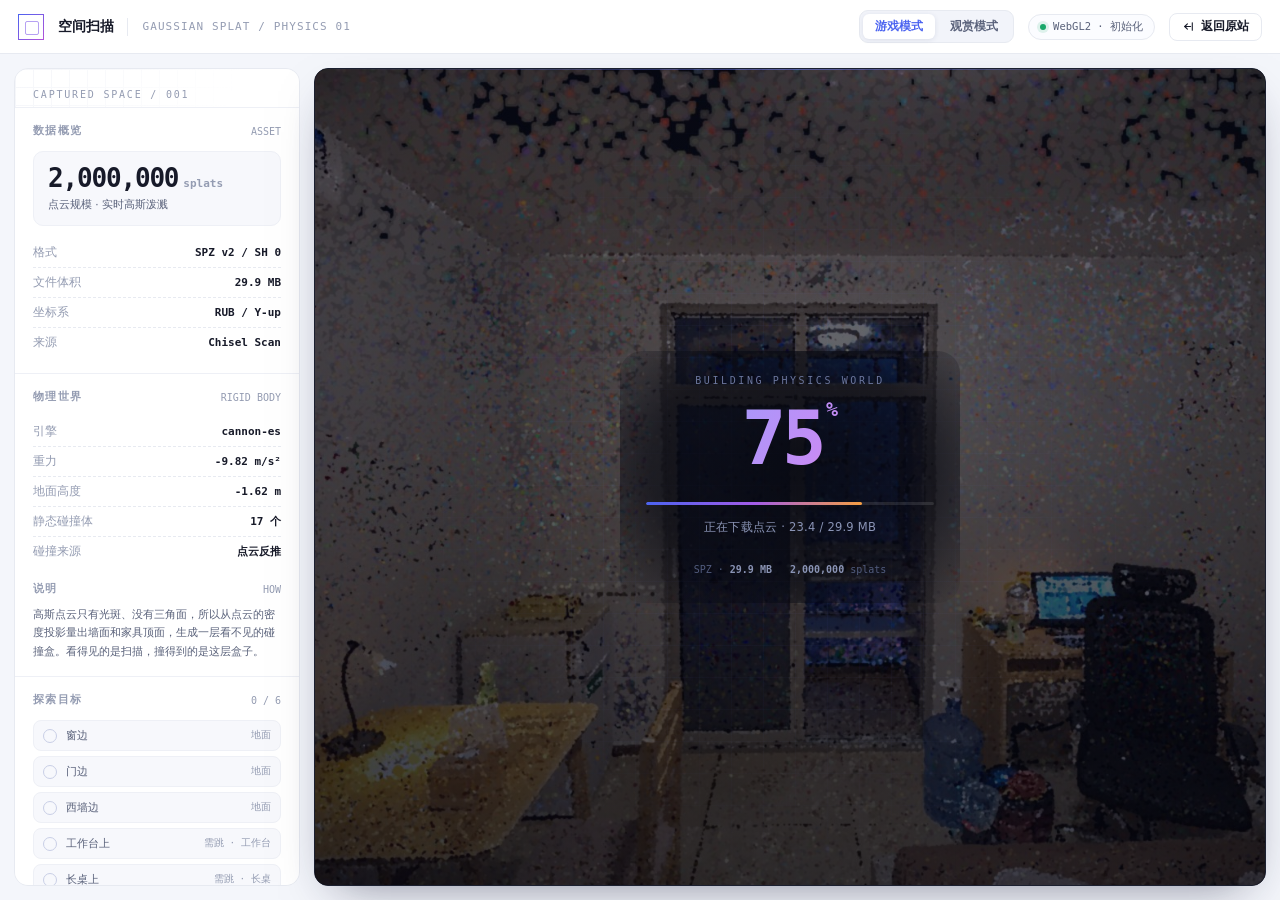
==== commit 78726575: "home: add cannon-es physics world and playable first-person game" ====
--- a/home/index.html
+++ b/home/index.html
@@ -3,15 +3,16 @@
 <head>
 <meta charset="UTF-8">
 <meta name="viewport" content="width=device-width, initial-scale=1.0, viewport-fit=cover">
-<title>空间扫描 · Gaussian Splat Viewer</title>
-<meta name="description" content="把一段真实空间搬进浏览器：200 万高斯点的 3D Gaussian Splatting 实时查看器。">
+<title>空间扫描 · 可交互物理空间</title>
+<meta name="description" content="把一段真实空间搬进浏览器：200 万高斯点 + 刚体物理，可以走、可以跳、可以撞墙的第一人称交互。">
 <link rel="icon" href="/favicon-32.png" sizes="32x32" type="image/png">
 <script type="importmap">
 {
   "imports": {
     "three": "./vendor/three.module.js",
     "three/addons/": "./vendor/addons/",
-    "@sparkjsdev/spark": "./vendor/spark.module.min.js"
+    "@sparkjsdev/spark": "./vendor/spark.module.min.js",
+    "cannon-es": "./vendor/cannon-es.js"
   }
 }
 </script>
@@ -39,12 +40,16 @@
   border-bottom:1px solid var(--line);position:relative;z-index:5}
 .mk{width:26px;height:26px;flex:none;position:relative}
 .mk::before,.mk::after{content:"";position:absolute;inset:0;border:1.5px solid transparent}
-.mk::before{border-image:linear-gradient(135deg,#4b63f0,#b452d8) 1;transform:rotate(0deg)}
+.mk::before{border-image:linear-gradient(135deg,#4b63f0,#b452d8) 1}
 .mk::after{width:12px;height:12px;left:7px;top:7px;border:1.5px solid rgba(123,85,232,.55);border-radius:2px}
 .tp-name{font-size:14px;font-weight:800;letter-spacing:-.01em;white-space:nowrap}
 .tp-sep{width:1px;height:18px;background:var(--line)}
 .tp-sub{font-family:var(--mono);font-size:11px;color:var(--ink-3);letter-spacing:.1em;white-space:nowrap}
 .tp-sp{flex:1}
+.mode-sw{display:flex;gap:3px;padding:3px;border-radius:9px;background:#f2f4fa;border:1px solid var(--line)}
+.mode-sw button{height:25px;padding:0 12px;border-radius:6px;font-size:11.5px;font-weight:700;
+  color:var(--ink-2);white-space:nowrap;transition:all .16s}
+.mode-sw button.on{background:#fff;color:var(--blue);box-shadow:0 1px 5px rgba(30,40,90,.1)}
 .tp-badge{display:inline-flex;align-items:center;gap:7px;height:26px;padding:0 11px;
   border:1px solid var(--line);border-radius:999px;background:#fbfcff;
   font-family:var(--mono);font-size:10.5px;color:var(--ink-2);white-space:nowrap}
@@ -58,8 +63,6 @@
 
 /* ---------- 工作区 ---------- */
 .ws{display:grid;grid-template-columns:286px minmax(0,1fr);gap:14px;padding:14px;min-height:0}
-
-/* 侧栏 */
 .side{background:var(--panel);border:1px solid var(--line);border-radius:14px;
   overflow-y:auto;overflow-x:hidden;display:flex;flex-direction:column}
 .side::-webkit-scrollbar{width:0}
@@ -85,7 +88,6 @@
   font-variant-numeric:tabular-nums;color:var(--ink)}
 .stat .big small{font-size:11px;font-weight:600;color:var(--ink-3);letter-spacing:0;margin-left:5px}
 .stat .cap{margin-top:7px;font-size:10.5px;color:var(--ink-2)}
-
 .kv{margin-top:12px;display:flex;flex-direction:column;gap:0}
 .kv .r{display:flex;align-items:baseline;justify-content:space-between;gap:10px;
   padding:7px 0;border-bottom:1px dashed var(--line);font-size:11.5px}
@@ -93,19 +95,19 @@
 .kv .r span{color:var(--ink-3)}
 .kv .r b{font-family:var(--mono);font-size:11px;font-weight:600;color:var(--ink);text-align:right}
 
-/* 三轴条 */
-.axis{display:flex;flex-direction:column;gap:10px}
-.ax{display:grid;grid-template-columns:16px 1fr 46px;align-items:center;gap:8px}
-.ax i{font-family:var(--mono);font-style:normal;font-size:10px;font-weight:700;color:var(--ink-3)}
-.ax .track{height:6px;border-radius:99px;background:#edeff6;overflow:hidden}
-.ax .track u{display:block;height:100%;border-radius:99px;text-decoration:none}
-.ax .x u{background:linear-gradient(90deg,#6d84ff,#4b63f0)}
-.ax .y u{background:linear-gradient(90deg,#b07cf9,#8b5cf6)}
-.ax .z u{background:linear-gradient(90deg,#ffc078,#f59e42)}
-.ax .track u{width:var(--w)}
-.ax b{font-family:var(--mono);font-size:10.5px;font-weight:600;text-align:right;color:var(--ink-2)}
-
-/* 预设视角 */
+/* 目标清单 */
+.goals{display:flex;flex-direction:column;gap:5px}
+.goal{display:flex;align-items:center;gap:9px;padding:7px 9px;border-radius:8px;
+  background:#f7f8fc;border:1px solid var(--line-2);font-size:11px;color:var(--ink-2);
+  transition:all .2s}
+.goal i{width:14px;height:14px;border-radius:50%;border:1.5px solid #c9cfe6;flex:none;
+  display:grid;place-items:center;font-style:normal;font-size:9px;color:transparent}
+.goal em{font-style:normal;margin-left:auto;font-family:var(--mono);font-size:9.5px;color:var(--ink-3)}
+.goal.got{background:#effaf4;border-color:#cdeedb;color:#138a58}
+.goal.got i{background:#18a86a;border-color:#18a86a;color:#fff}
+.goal.got em{color:#18a86a}
+
+/* 视角 / 键位 */
 .views{display:grid;grid-template-columns:1fr 1fr;gap:7px}
 .v-btn.wide{grid-column:1/-1}
 .v-btn{height:32px;border:1px solid var(--line);border-radius:8px;background:#fff;
@@ -114,7 +116,6 @@
 .v-btn:hover{border-color:#c9cffc;color:var(--blue);background:#f8f9ff}
 .v-btn.on{border-color:transparent;background:var(--grad);color:#fff;box-shadow:0 4px 12px rgba(90,80,230,.24)}
 .v-btn svg{width:13px;height:13px}
-
 .keys{display:flex;flex-direction:column;gap:9px}
 .key{display:flex;align-items:center;gap:9px;font-size:11px;color:var(--ink-2)}
 .key .cap{flex:1}
@@ -131,8 +132,8 @@
   border:1px solid #1b2030;box-shadow:0 18px 48px -22px rgba(20,24,54,.55);min-height:0}
 #viewport{position:absolute;inset:0}
 #viewport canvas{width:100%;height:100%}
-
-/* 舞台 HUD */
+.stage.playing{cursor:none}
+
 .hud{position:absolute;inset:0;pointer-events:none;z-index:2}
 .hud>*{pointer-events:auto}
 .hud-tl{position:absolute;left:16px;top:16px;display:flex;align-items:center;gap:8px}
@@ -149,7 +150,6 @@
   transition:background .16s,color .16s,transform .16s}
 .ic:hover{background:rgba(75,99,240,.85);color:#fff;transform:translateY(-1px)}
 .ic svg{width:15px;height:15px}
-
 .hud-bl{position:absolute;left:16px;bottom:16px;display:flex;flex-direction:column;gap:8px}
 .readout{font-family:var(--mono);font-size:10px;line-height:1.7;color:rgba(255,255,255,.5);
   letter-spacing:.04em;text-shadow:0 1px 6px #000}
@@ -173,11 +173,113 @@
 .spd{display:flex;align-items:center;gap:7px;font-size:10.5px;color:rgba(255,255,255,.55)}
 .spd input{width:64px;accent-color:#7a68f5;cursor:pointer}
 
+/* ---------- 游戏 HUD ---------- */
+.game-ui{position:absolute;inset:0;z-index:3;pointer-events:none;display:none}
+.game-ui.on{display:block}
+.g-top{position:absolute;left:16px;top:60px;display:flex;flex-direction:column;gap:9px}
+.g-card{border-radius:11px;padding:11px 14px;background:rgba(12,16,27,.76);
+  border:1px solid rgba(255,255,255,.13);-webkit-backdrop-filter:blur(14px);backdrop-filter:blur(14px);
+  color:#fff;min-width:172px}
+.g-k{font-family:var(--mono);font-size:9.5px;letter-spacing:.2em;color:#7e8aad}
+.g-big{font-family:var(--mono);font-size:24px;font-weight:700;letter-spacing:-.04em;
+  font-variant-numeric:tabular-nums;margin-top:5px;line-height:1}
+.g-big small{font-size:13px;color:#8e9ac0;font-weight:500;margin-left:3px}
+.g-bar{height:4px;border-radius:9px;background:rgba(255,255,255,.12);overflow:hidden;margin-top:10px}
+.g-bar u{display:block;height:100%;width:0%;border-radius:9px;text-decoration:none;
+  background:linear-gradient(90deg,#4b63f0,#a35ce8,#ffb648);transition:width .34s}
+.g-target{margin-top:9px;font-size:10.5px;color:#aab5d4;line-height:1.5}
+.g-target b{color:#ffd978;font-weight:700}
+
+/* 准星 */
+.cross{position:absolute;left:50%;top:50%;width:22px;height:22px;transform:translate(-50%,-50%);
+  transition:transform .16s,opacity .16s;opacity:.9}
+.cross::before,.cross::after{content:"";position:absolute;background:rgba(255,255,255,.85);
+  box-shadow:0 0 4px rgba(0,0,0,.7)}
+.cross::before{left:50%;top:0;width:1.5px;height:100%;transform:translateX(-50%)}
+.cross::after{top:50%;left:0;height:1.5px;width:100%;transform:translateY(-50%)}
+.cross i{position:absolute;left:50%;top:50%;width:4px;height:4px;border-radius:50%;
+  background:#fff;transform:translate(-50%,-50%);box-shadow:0 0 5px rgba(0,0,0,.7)}
+.cross.near{transform:translate(-50%,-50%) scale(1.45)}
+.cross.near::before,.cross.near::after,.cross.near i{background:#ffd45e}
+.cross.hide{opacity:0}
+
+/* 小地图 */
+.mini{position:absolute;right:16px;bottom:16px;width:158px;border-radius:12px;overflow:hidden;
+  background:rgba(12,16,27,.82);border:1px solid rgba(255,255,255,.14);
+  -webkit-backdrop-filter:blur(14px);backdrop-filter:blur(14px);padding:8px}
+.mini .mh{display:flex;justify-content:space-between;align-items:center;margin-bottom:6px;
+  font-family:var(--mono);font-size:9px;letter-spacing:.14em;color:#8a97ba}
+.mini .mh b{color:#4ade80;font-weight:700}
+.mini canvas{width:142px;height:142px;border-radius:7px;display:block}
+
+/* 键位条 */
+.g-keys{position:absolute;left:50%;bottom:18px;transform:translateX(-50%);
+  display:flex;align-items:center;gap:11px;padding:8px 14px;border-radius:10px;
+  background:rgba(12,16,27,.72);border:1px solid rgba(255,255,255,.12);
+  -webkit-backdrop-filter:blur(14px);backdrop-filter:blur(14px);
+  font-size:10.5px;color:rgba(255,255,255,.62);white-space:nowrap}
+.g-keys b{color:rgba(255,255,255,.92);font-weight:700}
+.g-keys kbd{background:rgba(255,255,255,.11);border-color:rgba(255,255,255,.16);
+  border-bottom-width:1px;color:#fff;padding:1px 5px;font-size:9px}
+
+/* toast */
+.toast{position:absolute;left:50%;top:86px;transform:translate(-50%,-10px);opacity:0;
+  padding:9px 17px;border-radius:999px;background:rgba(18,22,36,.9);
+  border:1px solid rgba(255,212,94,.38);color:#ffe6a6;font-size:11.5px;font-weight:700;
+  white-space:nowrap;transition:opacity .26s,transform .26s;pointer-events:none}
+.toast.on{opacity:1;transform:translate(-50%,0)}
+
+/* 面板（开始 / 暂停 / 通关） */
+.panel{position:absolute;inset:0;z-index:8;display:none;align-items:center;justify-content:center;
+  background:linear-gradient(rgba(6,8,16,.72),rgba(6,8,16,.86)),url(./assets/preview.jpg) center/cover no-repeat;
+  padding:24px;text-align:center}
+.panel.on{display:flex}
+.p-card{width:min(430px,92%);padding:32px 30px 28px;border-radius:20px;
+  background:rgba(15,19,32,.9);border:1px solid rgba(255,255,255,.14);
+  box-shadow:0 30px 80px -24px rgba(0,0,0,.8);
+  -webkit-backdrop-filter:blur(20px);backdrop-filter:blur(20px)}
+.p-k{font-family:var(--mono);font-size:10px;letter-spacing:.24em;color:#7b88b4}
+.p-card h2{margin-top:12px;font-size:27px;font-weight:900;letter-spacing:-.03em;color:#fff;line-height:1.25}
+.p-card h2 span{background:linear-gradient(100deg,#8fa2ff,#c58cf5 55%,#ffb27a);
+  -webkit-background-clip:text;background-clip:text;color:transparent}
+.p-card p{margin-top:12px;font-size:12px;line-height:1.85;color:#9ba7c7}
+.p-keys{display:grid;grid-template-columns:1fr 1fr;gap:8px;margin:22px 0 24px;text-align:left}
+.p-keys div{display:flex;align-items:center;gap:8px;padding:8px 10px;border-radius:8px;
+  background:rgba(255,255,255,.05);border:1px solid rgba(255,255,255,.08);
+  font-size:10.5px;color:#aab5d2}
+.p-keys kbd{background:rgba(255,255,255,.1);border-color:rgba(255,255,255,.14);
+  border-bottom-width:1px;color:#fff;font-size:9px;padding:2px 5px}
+.p-btn{display:inline-flex;align-items:center;justify-content:center;gap:9px;
+  height:42px;padding:0 28px;border-radius:11px;font-size:13px;font-weight:800;color:#fff;
+  background:var(--grad);box-shadow:0 10px 26px -8px rgba(105,80,235,.7);
+  transition:transform .16s,box-shadow .16s}
+.p-btn:hover{transform:translateY(-2px);box-shadow:0 14px 32px -8px rgba(105,80,235,.85)}
+.p-btn[disabled]{opacity:.45;cursor:default;transform:none;box-shadow:none}
+.p-alt{margin-top:14px;font-size:11px;color:#7d89ac}
+.p-alt button{color:#a8b6ff;font-weight:700;text-decoration:underline;text-underline-offset:3px}
+.p-score{display:flex;justify-content:center;gap:26px;margin:20px 0 22px}
+.p-score div{text-align:center}
+.p-score b{display:block;font-family:var(--mono);font-size:27px;font-weight:700;color:#fff;
+  font-variant-numeric:tabular-nums}
+.p-score span{display:block;margin-top:5px;font-size:10px;color:#7f8bad;letter-spacing:.1em}
+
+/* 移动端触控 */
+.touch{position:absolute;inset:0;z-index:4;pointer-events:none;display:none}
+.touch.on{display:block}
+.stick{position:absolute;left:24px;bottom:28px;width:112px;height:112px;border-radius:50%;
+  background:rgba(255,255,255,.07);border:1px solid rgba(255,255,255,.2);pointer-events:auto}
+.stick i{position:absolute;left:50%;top:50%;width:46px;height:46px;border-radius:50%;
+  transform:translate(-50%,-50%);background:rgba(255,255,255,.24);
+  border:1px solid rgba(255,255,255,.36)}
+.t-jump{position:absolute;right:26px;bottom:52px;width:74px;height:74px;border-radius:50%;
+  background:rgba(255,255,255,.14);border:1px solid rgba(255,255,255,.3);color:#fff;
+  font-size:12px;font-weight:800;pointer-events:auto}
+.t-jump:active{background:rgba(75,99,240,.65)}
+
 /* 加载层 */
-.load{position:absolute;inset:0;z-index:6;
+.load{position:absolute;inset:0;z-index:9;
   background:linear-gradient(rgba(6,8,16,.58),rgba(6,8,16,.72)),url(./assets/preview.jpg) center/cover no-repeat;
-  display:flex;
-  flex-direction:column;align-items:center;justify-content:center;gap:0;
+  display:flex;flex-direction:column;align-items:center;justify-content:center;gap:0;
   transition:opacity .6s ease,visibility .6s}
 .load.done{opacity:0;visibility:hidden;pointer-events:none}
 .load::before{content:"";position:absolute;inset:0;pointer-events:none;
@@ -207,8 +309,7 @@
   font-family:var(--mono);font-size:10px;color:#525c7e}
 .ld-meta b{color:#8a94b5;font-weight:600}
 
-/* 错误 */
-.err{position:absolute;inset:0;z-index:7;display:none;align-items:center;justify-content:center;
+.err{position:absolute;inset:0;z-index:10;display:none;align-items:center;justify-content:center;
   background:linear-gradient(rgba(6,8,16,.68),rgba(6,8,16,.84)),url(./assets/preview.jpg) center/cover no-repeat;
   padding:24px;text-align:center}
 .err.on{display:flex}
@@ -216,7 +317,6 @@
 .err h3{font-size:16px;font-weight:800;color:#fff;margin-bottom:10px}
 .err p{font-size:12px;line-height:1.8;color:#8a94b5}
 
-/* 移动端 */
 @media(max-width:900px){
   .ws{grid-template-columns:1fr;grid-template-rows:auto minmax(0,1fr);padding:10px;gap:10px}
   .side{flex-direction:row;align-items:center;overflow:hidden;padding:0 12px;height:52px;flex:none}
@@ -225,14 +325,17 @@
     color:var(--ink-2);white-space:nowrap}
   .tp-sub,.tp-badge{display:none}
   .hud-bc{gap:10px;padding:8px 12px;bottom:12px}
-  .hint{display:none}
-  .hud-bc .div{display:none}
-  .hud-bl{display:none}
+  .hint,.hud-bc .div,.hud-bl{display:none}
   .ld-n{font-size:58px}
+  .g-keys,.mini{display:none}
+  .g-top{top:56px;left:10px}
+  .g-card{min-width:140px;padding:9px 11px}
+  .p-keys{grid-template-columns:1fr}
 }
 @media(max-width:520px){
   .spd{display:none}
   .hud-tl .chip.mono{display:none}
+  .tp-name{display:none}
 }
 </style>
 </head>
@@ -243,8 +346,12 @@
     <div class="mk" aria-hidden="true"></div>
     <span class="tp-name">空间扫描</span>
     <span class="tp-sep"></span>
-    <span class="tp-sub">GAUSSIAN SPLAT / VIEWER 01</span>
+    <span class="tp-sub">GAUSSIAN SPLAT / PHYSICS 01</span>
     <span class="tp-sp"></span>
+    <div class="mode-sw" id="modeSw">
+      <button class="on" data-m="game">游戏模式</button>
+      <button data-m="view">观赏模式</button>
+    </div>
     <span class="tp-badge"><i></i><span id="liveTxt">WebGL2 · 初始化</span></span>
     <a class="tp-link" href="/">
       <svg viewBox="0 0 24 24" width="13" height="13" fill="none" stroke="currentColor" stroke-width="2" stroke-linecap="round" stroke-linejoin="round"><path d="M10 17l-5-5 5-5"/><path d="M5 12h11"/><path d="M19 5v14"/></svg>
@@ -256,8 +363,8 @@
     <aside class="side">
       <div class="s-hero">
         <div class="s-kick">CAPTURED SPACE / 001</div>
-        <h1>把现场<br><span>搬进浏览器</span></h1>
-        <p>一进门就站在屋里。200 万高斯点重建的真实空间，拖动环视、WASD 走动——点云不改一刀，实时渲染。</p>
+        <h1>把现场<br><span>做成游戏</span></h1>
+        <p>200 万高斯点重建的真实房间，叠加一层刚体物理：有重力、能跳、撞得到墙和桌子。收集 6 个信号碎片完成探索。</p>
       </div>
 
       <section class="s-sec">
@@ -269,23 +376,44 @@
         <div class="kv">
           <div class="r"><span>格式</span><b>SPZ v2 / SH 0</b></div>
           <div class="r"><span>文件体积</span><b>29.9 MB</b></div>
-          <div class="r"><span>坐标精度</span><b>24-bit / 12 frac</b></div>
+          <div class="r"><span>坐标系</span><b>RUB / Y-up</b></div>
           <div class="r"><span>来源</span><b>Chisel Scan</b></div>
-          <div class="r"><span>坐标系</span><b>RUB / Y-up</b></div>
         </div>
       </section>
 
       <section class="s-sec">
-        <div class="s-t"><b>空间尺度</b><em>METERS</em></div>
-        <div class="axis">
-          <div class="ax x"><i>X</i><div class="track"><u style="--w:89%"></u></div><b>11.36</b></div>
-          <div class="ax y"><i>Y</i><div class="track"><u style="--w:38%"></u></div><b>4.90</b></div>
-          <div class="ax z"><i>Z</i><div class="track"><u style="--w:100%"></u></div><b>12.75</b></div>
-        </div>
+        <div class="s-t"><b>物理世界</b><em>RIGID BODY</em></div>
+        <div class="kv" style="margin-top:0">
+          <div class="r"><span>引擎</span><b>cannon-es</b></div>
+          <div class="r"><span>重力</span><b>-9.82 m/s²</b></div>
+          <div class="r"><span>地面高度</span><b>-1.62 m</b></div>
+          <div class="r"><span>静态碰撞体</span><b id="kvBodies">--</b></div>
+          <div class="r"><span>碰撞来源</span><b>点云反推</b></div>
+        </div>
+        <div class="s-t" style="margin:16px 0 9px"><b>说明</b><em>HOW</em></div>
+        <p style="font-size:10.5px;line-height:1.75;color:var(--ink-2)">高斯点云只有光斑、没有三角面，所以从点云的密度投影量出墙面和家具顶面，生成一层看不见的碰撞盒。看得见的是扫描，撞得到的是这层盒子。</p>
       </section>
 
       <section class="s-sec">
-        <div class="s-t"><b>视角预设</b><em>VIEW</em></div>
+        <div class="s-t"><b>探索目标</b><em id="goalProgress">0 / 6</em></div>
+        <div class="goals" id="goals"></div>
+      </section>
+
+      <section class="s-sec">
+        <div class="s-t"><b>游戏操作</b><em>CONTROL</em></div>
+        <div class="keys">
+          <div class="key"><span class="cap">移动 / 转视角</span><kbd>WASD · 鼠标</kbd></div>
+          <div class="key"><span class="cap">跳跃（能上桌）</span><kbd>SPACE</kbd></div>
+          <div class="key"><span class="cap">奔跑</span><kbd>SHIFT</kbd></div>
+          <div class="key"><span class="cap">第一 / 第三人称</span><kbd>C</kbd></div>
+          <div class="key"><span class="cap">重生点</span><kbd>R</kbd></div>
+          <div class="key"><span class="cap">显示碰撞体</span><kbd>B</kbd></div>
+          <div class="key"><span class="cap">暂停 / 释放鼠标</span><kbd>ESC</kbd></div>
+        </div>
+      </section>
+
+      <section class="s-sec">
+        <div class="s-t"><b>观赏视角</b><em>VIEW</em></div>
         <div class="views" id="views">
           <button class="v-btn wide on" data-v="inside"><svg viewBox="0 0 24 24" fill="none" stroke="currentColor" stroke-width="1.8"><path d="M3 10l9-7 9 7v10a1 1 0 0 1-1 1H4a1 1 0 0 1-1-1z"/><path d="M9 21v-7h6v7"/></svg>站在屋里</button>
           <button class="v-btn" data-v="orbit"><svg viewBox="0 0 24 24" fill="none" stroke="currentColor" stroke-width="1.8"><circle cx="12" cy="12" r="8"/><ellipse cx="12" cy="12" rx="4" ry="8"/></svg>环绕</button>
@@ -293,17 +421,7 @@
           <button class="v-btn" data-v="top"><svg viewBox="0 0 24 24" fill="none" stroke="currentColor" stroke-width="1.8"><circle cx="12" cy="12" r="8"/><circle cx="12" cy="12" r="3"/></svg>俯视</button>
           <button class="v-btn" data-v="side"><svg viewBox="0 0 24 24" fill="none" stroke="currentColor" stroke-width="1.8"><path d="M4 7h16M4 12h16M4 17h16"/></svg>侧视</button>
         </div>
-      </section>
-
-      <section class="s-sec">
-        <div class="s-t"><b>操作</b><em>CONTROL</em></div>
-        <div class="keys">
-          <div class="key"><span class="cap">旋转 / 缩放 / 平移</span><kbd>拖动</kbd></div>
-          <div class="key"><span class="cap">前后左右移动</span><kbd>W A S D</kbd></div>
-          <div class="key"><span class="cap">回到室内视角</span><kbd>R</kbd></div>
-          <div class="key"><span class="cap">全屏查看</span><kbd>F</kbd></div>
-          <div class="key"><span class="cap">上下翻转（备用）</span><kbd>V</kbd></div>
-        </div>
+        <p style="margin-top:9px;font-size:10px;color:var(--ink-3);line-height:1.6">点任意视角会自动切到观赏模式（浮空自由相机，不受物理约束）。</p>
       </section>
 
       <div class="s-foot">
@@ -314,30 +432,28 @@
     <section class="stage" id="stage">
       <div id="viewport"></div>
 
+      <!-- 通用 HUD -->
       <div class="hud">
         <div class="hud-tl">
           <span class="chip"><i></i>实时渲染</span>
           <span class="chip mono">CHISEL_UNTITLED_SPLAT.SPZ</span>
         </div>
-
         <div class="hud-tr">
-          <button class="ic" id="btnReset" title="回到室内 (R)" aria-label="回到室内">
+          <button class="ic" id="btnReset" title="重生 / 回到室内" aria-label="重置">
             <svg viewBox="0 0 24 24" fill="none" stroke="currentColor" stroke-width="2" stroke-linecap="round" stroke-linejoin="round"><path d="M3 12a9 9 0 1 0 3-6.7L3 8"/><path d="M3 3v5h5"/></svg>
           </button>
           <button class="ic" id="btnFull" title="全屏 (F)" aria-label="全屏">
             <svg viewBox="0 0 24 24" fill="none" stroke="currentColor" stroke-width="2" stroke-linecap="round" stroke-linejoin="round"><path d="M8 3H3v5M16 3h5v5M8 21H3v-5M16 21h5v-5"/></svg>
           </button>
         </div>
-
         <div class="hud-bl">
           <div class="readout">
-            <span class="lb">CAM&nbsp; </span><b id="rdCam">0.00, 0.00, 0.00</b><br>
+            <span class="lb">POS&nbsp; </span><b id="rdCam">0.00, 0.00, 0.00</b><br>
             <span class="lb">FPS&nbsp; </span><b id="rdFps">--</b>
             <span class="lb">&nbsp;·&nbsp; SPLATS&nbsp; </span><b id="rdN">--</b>
           </div>
         </div>
-
-        <div class="hud-bc">
+        <div class="hud-bc" id="viewBar">
           <span class="hint"><b>左键</b> 旋转 · <b>滚轮</b> 缩放 · <b>右键</b> 平移</span>
           <span class="div"></span>
           <label class="tog"><input type="checkbox" id="spin">自转</label>
@@ -350,9 +466,49 @@
         </div>
       </div>
 
+      <!-- 游戏 HUD -->
+      <div class="game-ui" id="gameUi">
+        <div class="g-top">
+          <div class="g-card">
+            <div class="g-k">SIGNAL FRAGMENTS</div>
+            <div class="g-big"><span id="gCount">0</span><small>/ 6</small></div>
+            <div class="g-bar"><u id="gBar"></u></div>
+            <div class="g-target">最近目标 · <b id="gTarget">--</b></div>
+          </div>
+          <div class="g-card" style="min-width:0">
+            <div class="g-k">TIME</div>
+            <div class="g-big" id="gTime" style="font-size:19px">00:00.0</div>
+          </div>
+        </div>
+
+        <div class="cross" id="cross"><i></i></div>
+
+        <div class="mini">
+          <div class="mh"><span>MAP / 1F</span><b id="miniState">PHYSICS ON</b></div>
+          <canvas id="miniCv" width="284" height="284"></canvas>
+        </div>
+
+        <div class="g-keys">
+          <b>WASD</b> 移动 · <kbd>SPACE</kbd> 跳 · <kbd>SHIFT</kbd> 跑 · <kbd>C</kbd> 视角 · <kbd>B</kbd> 碰撞体 · <kbd>ESC</kbd> 暂停
+        </div>
+
+        <div class="toast" id="toast"></div>
+      </div>
+
+      <!-- 移动端触控 -->
+      <div class="touch" id="touch">
+        <div class="stick" id="stick"><i id="stickKnob"></i></div>
+        <button class="t-jump" id="tJump">跳</button>
+      </div>
+
+      <!-- 开始 / 暂停 / 通关面板 -->
+      <div class="panel on" id="panel">
+        <div class="p-card" id="pCard"></div>
+      </div>
+
       <div class="load" id="load">
         <div class="ld-in">
-          <div class="ld-k">LOADING POINT CLOUD</div>
+          <div class="ld-k">BUILDING PHYSICS WORLD</div>
           <div class="ld-n"><span id="ldNum">0</span><sup>%</sup></div>
           <div class="ld-bar"><u id="ldBar"></u></div>
           <div class="ld-msg" id="ldMsg">正在连接资产…</div>
@@ -374,245 +530,726 @@
 import * as THREE from 'three';
 import { OrbitControls } from 'three/addons/controls/OrbitControls.js';
 import { SparkRenderer, SplatMesh } from '@sparkjsdev/spark';
-
-const stage = document.getElementById('stage');
-const viewport = document.getElementById('viewport');
-const loadEl = document.getElementById('load');
-const ldNum = document.getElementById('ldNum');
-const ldBar = document.getElementById('ldBar');
-const ldMsg = document.getElementById('ldMsg');
+import * as CANNON from 'cannon-es';
+
+const stage   = document.getElementById('stage');
+const viewport= document.getElementById('viewport');
+const loadEl  = document.getElementById('load');
+const ldNum   = document.getElementById('ldNum');
+const ldBar   = document.getElementById('ldBar');
+const ldMsg   = document.getElementById('ldMsg');
 const liveTxt = document.getElementById('liveTxt');
-const errEl = document.getElementById('err');
-const isMobile = matchMedia('(max-width:900px)').matches;
+const errEl   = document.getElementById('err');
+const panel   = document.getElementById('panel');
+const pCard   = document.getElementById('pCard');
+const gameUi  = document.getElementById('gameUi');
+const viewBar = document.getElementById('viewBar');
+const isMobile= matchMedia('(max-width:900px)').matches || navigator.maxTouchPoints > 0;
 
 function setLoad(p, msg){
   const v = Math.max(0, Math.min(100, Math.round(p * 100)));
-  ldNum.textContent = v;
-  ldBar.style.width = v + '%';
+  ldNum.textContent = v; ldBar.style.width = v + '%';
   if(msg) ldMsg.textContent = msg;
 }
 function fail(msg){
   if(msg) document.getElementById('errMsg').textContent = msg;
-  loadEl.classList.add('done');
-  errEl.classList.add('on');
+  loadEl.classList.add('done'); errEl.classList.add('on');
   liveTxt.textContent = '渲染不可用';
 }
 
-/* ---------- WebGL2 检查 ---------- */
+/* ---------- WebGL2 ---------- */
 const probe = document.createElement('canvas');
 if(!probe.getContext('webgl2')){
   fail('当前浏览器不支持 WebGL2，无法渲染高斯点云。请使用较新的 Chrome / Edge / Safari，或开启硬件加速。');
   throw new Error('WebGL2 unsupported');
 }
-
 let renderer;
 try{
   renderer = new THREE.WebGLRenderer({ antialias:false, alpha:false, powerPreference:'high-performance' });
-}catch(e){
-  fail('WebGL 初始化失败：' + e.message);
-  throw e;
-}
+}catch(e){ fail('WebGL 初始化失败：' + e.message); throw e; }
 renderer.setPixelRatio(Math.min(window.devicePixelRatio || 1, isMobile ? 1 : 1.6));
 renderer.setClearColor(0x080a12, 1);
 renderer.setSize(viewport.clientWidth, viewport.clientHeight, false);
 viewport.appendChild(renderer.domElement);
 
-const scene = new THREE.Scene();
-const camera = new THREE.PerspectiveCamera(65, viewport.clientWidth / viewport.clientHeight, 0.05, 400);
-const spark = new SparkRenderer({ renderer, maxPixelRadius: 120 });
+const scene  = new THREE.Scene();
+const camera = new THREE.PerspectiveCamera(72, viewport.clientWidth / viewport.clientHeight, 0.05, 400);
+const spark  = new SparkRenderer({ renderer, maxPixelRadius: 120 });
 scene.add(spark);
 
 const controls = new OrbitControls(camera, renderer.domElement);
-controls.enableDamping = true;
-controls.dampingFactor = 0.075;
-controls.rotateSpeed = 0.72;
-controls.zoomSpeed = 0.9;
-controls.panSpeed = 0.8;
-controls.minDistance = 1.0;
-controls.maxDistance = 70;
+controls.enableDamping = true; controls.dampingFactor = 0.075;
+controls.rotateSpeed = 0.72; controls.zoomSpeed = 0.9; controls.panSpeed = 0.8;
+controls.minDistance = 1.0; controls.maxDistance = 70;
 controls.maxPolarAngle = Math.PI * 0.96;
-controls.autoRotate = false;
-controls.autoRotateSpeed = 0.4;
-controls.target.set(0, 0, 0);
-
-/* SPZ v2 默认坐标系是 RUB (Right-Up-Back)，也就是 Three.js 坐标系，Y 已经是上方向。
-   这份 Chisel 导出的文件没有 coordinate-system 扩展，因此不做任何旋转，
-   只把包围盒中心平移到原点。 */
+controls.enabled = false;
+controls.target.set(0,0,0);
+
+/* SPZ v2 默认 RUB = Three.js Y-up，不做任何旋转，只平移包围盒中心 */
 const BBOX_CENTER = new THREE.Vector3(1.1354, 1.6389, 0.9126);
-const meshOffset = BBOX_CENTER.clone().negate();
-const FLIP_X = new THREE.Quaternion(1, 0, 0, 0);   // 仅供「上下翻转」开关使用
+const meshOffset  = BBOX_CENTER.clone().negate();
+const FLIP_X = new THREE.Quaternion(1,0,0,0);
 let splatMesh = null, flipped = false;
 
-/* 坐标网格（默认关闭） */
 const grid = new THREE.GridHelper(20, 20, 0x4b63f0, 0x252b44);
-grid.material.transparent = true;
-grid.material.opacity = 0.5;
-grid.position.y = -1.65;
-grid.visible = false;
-scene.add(grid);
-
-/* 默认直接站在房间里面：眼高 Y=0（地面约 -1.65），朝 -Z 看窗户。
-   室内 target 只放在眼前 1.4m，避免自转时相机绕太远穿墙。 */
+grid.material.transparent = true; grid.material.opacity = 0.5;
+grid.position.y = -1.62; grid.visible = false; scene.add(grid);
+
 const VIEWS = {
-  inside:{ p:[-1.0, 0.0, 0.6],  t:[-1.0,-0.15,-0.8], spin:false },
-  orbit: { p:[7.2, 4.4, 10.3],  t:[0,0,0], spin:true },
-  front: { p:[0, 0.9, 12.5],    t:[0,0,0], spin:true },
-  top:   { p:[0.01, 12.9, 0.01],t:[0,0,0], spin:true },
-  side:  { p:[12.5, 1.8, 0.01], t:[0,0,0], spin:true }
+  inside:{ p:[-1.0,0.0,0.6],   t:[-1.0,-0.15,-0.8], spin:false },
+  orbit: { p:[7.2,4.4,10.3],   t:[0,0,0], spin:true },
+  front: { p:[0,0.9,12.5],     t:[0,0,0], spin:true },
+  top:   { p:[0.01,12.9,0.01], t:[0,0,0], spin:true },
+  side:  { p:[12.5,1.8,0.01],  t:[0,0,0], spin:true }
 };
-camera.position.set(...VIEWS.inside.p);
-controls.target.set(...VIEWS.inside.t);
-controls.update();
-
-/* ---------- 视角过渡 ---------- */
+
+/* ---------- 全局状态 ---------- */
+let CFG = null, world = null, player = null;
+let mode = 'game', running = false, won = false, finished = false;
+let assetsReady = false, physicsReady = false;
+let yaw = 0, pitch = 0, thirdPerson = false;
+let t0 = 0, elapsed = 0, got = 0;
+let grounded = false, jumpLatch = false;
+let debugGroup = null, pickupObjs = [], avatar = null;
+let toastTimer = 0;
+const keys = Object.create(null);
+const MOVE_KEYS = ['KeyW','KeyA','KeyS','KeyD','ArrowUp','ArrowDown','ArrowLeft','ArrowRight','Space','ShiftLeft','ShiftRight'];
+
+/* ---------- 物理世界 ---------- */
+function addBox(world, group, x0,x1,z0,z1,bottom,top, label, isProp){
+  const w = x1-x0, d = z1-z0, h = top-bottom;
+  if(w<=0 || d<=0 || h<=0) return null;
+  const shape = new CANNON.Box(new CANNON.Vec3(w/2, h/2, d/2));
+  const body  = new CANNON.Body({ mass:0, shape, position:new CANNON.Vec3((x0+x1)/2,(bottom+top)/2,(z0+z1)/2) });
+  body.collisionFilterGroup = 1;
+  world.addBody(body);
+  // 可视化线框
+  const line = new THREE.LineSegments(
+    new THREE.EdgesGeometry(new THREE.BoxGeometry(w,h,d)),
+    new THREE.LineBasicMaterial({ color: isProp ? 0x54ff9a : 0xff7a7a, transparent:true, opacity:.65, depthTest:false }));
+  line.position.set((x0+x1)/2,(bottom+top)/2,(z0+z1)/2);
+  line.renderOrder = 999;
+  group.add(line);
+  return body;
+}
+
+function buildPhysics(cfg){
+  const P = cfg.physics;
+  world = new CANNON.World({ gravity:new CANNON.Vec3(0, P.gravity, 0) });
+  world.broadphase = new CANNON.SAPBroadphase(world);
+  world.defaultContactMaterial.friction = 0.02;
+  world.defaultContactMaterial.restitution = 0;
+  world.allowSleep = false;
+
+  debugGroup = new THREE.Group(); debugGroup.visible = false; scene.add(debugGroup);
+  const bx = cfg.bounds.x, bz = cfg.bounds.z;
+  // 地板与天花板用薄盒（走出边界会真的掉下去）
+  addBox(world, debugGroup, bx[0]-.6,bx[1]+.6,bz[0]-.6,bz[1]+.6, cfg.meta.ground-.4, cfg.meta.ground, '地板', false);
+  addBox(world, debugGroup, bx[0]-.6,bx[1]+.6,bz[0]-.6,bz[1]+.6, cfg.meta.ceiling, cfg.meta.ceiling+.3, '天花板', false);
+  cfg.walls.forEach(w => addBox(world, debugGroup, w.x0,w.x1,w.z0,w.z1,w.bottom,w.top,w.label,false));
+  cfg.props.forEach(p => addBox(world, debugGroup, p.x0,p.x1,p.z0,p.z1,p.bottom,p.top,p.label,true));
+
+  player = new CANNON.Body({
+    mass: 6,
+    shape: new CANNON.Sphere(P.radius),
+    position: new CANNON.Vec3(cfg.spawn.x, cfg.spawn.y, cfg.spawn.z),
+    linearDamping: 0.02, angularDamping: 1,
+    fixedRotation: true
+  });
+  player.collisionFilterGroup = 2;   // 射线只打 group 1，避免打到自己
+  player.collisionFilterMask  = 1;
+  player.updateMassProperties();
+  world.addBody(player);
+  document.getElementById('kvBodies').textContent = (world.bodies.length - 1) + ' 个';
+
+  buildAvatar(P);
+  buildPickups(cfg);
+  buildGoals(cfg);
+  buildMiniMap(cfg);
+  physicsReady = true;
+  tryEnable();
+}
+
+/* 第三人称角色 */
+function buildAvatar(P){
+  avatar = new THREE.Group();
+  const bodyMat = new THREE.MeshBasicMaterial({ color:0xdfe6ff });
+  const glowMat = new THREE.MeshBasicMaterial({ color:0x6d84ff });
+  const torso = new THREE.Mesh(new THREE.CapsuleGeometry(.19,.42,4,10), bodyMat);
+  torso.position.y = -.12; avatar.add(torso);
+  const head = new THREE.Mesh(new THREE.SphereGeometry(.16,14,10), new THREE.MeshBasicMaterial({color:0xf3f6ff}));
+  head.position.y = .44; avatar.add(head);
+  const band = new THREE.Mesh(new THREE.TorusGeometry(.165,.022,8,20), glowMat);
+  band.rotation.x = Math.PI/2; band.position.y = .44; avatar.add(band);
+  const pack = new THREE.Mesh(new THREE.BoxGeometry(.26,.28,.12), glowMat);
+  pack.position.set(0,-.08,.2); avatar.add(pack);
+  avatar.visible = false;
+  scene.add(avatar);
+}
+
+/* ---------- 收集物 ---------- */
+function buildPickups(cfg){
+  const coreGeo = new THREE.OctahedronGeometry(.105,0);
+  const ringGeo = new THREE.TorusGeometry(.19,.013,8,28);
+  const haloGeo = new THREE.SphereGeometry(.27,12,10);
+  const stemGeo = new THREE.CylinderGeometry(.006,.03,.9,8,1,true);
+  cfg.pickups.forEach((p,i) => {
+    const g = new THREE.Group();
+    g.position.set(p.x,p.y,p.z);
+    const core = new THREE.Mesh(coreGeo, new THREE.MeshBasicMaterial({color:0xffd45e}));
+    const ring = new THREE.Mesh(ringGeo, new THREE.MeshBasicMaterial({color:0xffe9a8,transparent:true,opacity:.9}));
+    ring.rotation.x = Math.PI/2;
+    const halo= new THREE.Mesh(haloGeo, new THREE.MeshBasicMaterial({color:0xffb648,transparent:true,opacity:.1,depthWrite:false}));
+    const stem= new THREE.Mesh(stemGeo, new THREE.MeshBasicMaterial({color:0xffcf70,transparent:true,opacity:.13,depthWrite:false,side:THREE.DoubleSide}));
+    stem.position.y = .45;
+    g.add(core,ring,halo,stem);
+    scene.add(g);
+    pickupObjs.push({ cfg:p, obj:g, core, ring, taken:false, baseY:p.y, phase:i*1.1 });
+  });
+}
+function buildGoals(cfg){
+  document.getElementById('goals').innerHTML = cfg.pickups.map((p,i)=>
+    '<div class="goal" data-i="'+i+'"><i>✓</i><span>'+p.label+'</span><em>'+p.on+'</em></div>').join('');
+}
+
+/* ---------- 小地图 ---------- */
+let miniCv, miniCtx, miniT = 0;
+function buildMiniMap(cfg){
+  miniCv = document.getElementById('miniCv');
+  miniCtx = miniCv.getContext('2d');
+  drawMini(0);
+}
+function drawMini(now){
+  if(!CFG || !miniCtx) return;
+  const S = miniCv.width;
+  const bx = CFG.bounds.x, bz = CFG.bounds.z;
+  const span = Math.max(bx[1]-bx[0], bz[1]-bz[0]) * 1.08;
+  const cx = (bx[0]+bx[1])/2, cz = (bz[0]+bz[1])/2;
+  const M = (x,z) => [S/2 + (x-cx)/span*S, S/2 + (z-cz)/span*S];
+  const k = S/span;
+  miniCtx.clearRect(0,0,S,S);
+  miniCtx.fillStyle = '#0c1020'; miniCtx.fillRect(0,0,S,S);
+  // 细网格
+  miniCtx.strokeStyle = 'rgba(120,140,200,.08)'; miniCtx.lineWidth = 1;
+  for(let i=0;i<=8;i++){
+    const v = i*S/8;
+    miniCtx.beginPath(); miniCtx.moveTo(v,0); miniCtx.lineTo(v,S); miniCtx.stroke();
+    miniCtx.beginPath(); miniCtx.moveTo(0,v); miniCtx.lineTo(S,v); miniCtx.stroke();
+  }
+  // 家具
+  miniCtx.fillStyle = 'rgba(84,255,154,.16)';
+  CFG.props.forEach(p=>{
+    const [a,b]=M(p.x0,p.z0);
+    miniCtx.fillRect(a,b,(p.x1-p.x0)*k,(p.z1-p.z0)*k);
+  });
+  // 墙
+  miniCtx.fillStyle = 'rgba(255,122,122,.85)';
+  CFG.walls.forEach(w=>{
+    const [a,b]=M(w.x0,w.z0);
+    miniCtx.fillRect(a,b,Math.max(2,(w.x1-w.x0)*k),Math.max(2,(w.z1-w.z0)*k));
+  });
+  // 收集点
+  pickupObjs.forEach(o=>{
+    const [a,b]=M(o.cfg.x,o.cfg.z);
+    miniCtx.beginPath(); miniCtx.arc(a,b,o.taken?3:5.5,0,Math.PI*2);
+    miniCtx.fillStyle = o.taken ? 'rgba(120,140,170,.35)' : '#ffd45e';
+    miniCtx.fill();
+    if(!o.taken){
+      miniCtx.strokeStyle='rgba(255,212,94,'+(0.25+0.2*Math.sin(now/320+o.phase))+')';
+      miniCtx.lineWidth=2; miniCtx.beginPath(); miniCtx.arc(a,b,10,0,Math.PI*2); miniCtx.stroke();
+    }
+  });
+  // 玩家（三角朝向）
+  if(player){
+    const [a,b]=M(player.position.x,player.position.z);
+    miniCtx.save(); miniCtx.translate(a,b); miniCtx.rotate(-yaw);
+    miniCtx.beginPath(); miniCtx.moveTo(0,-9); miniCtx.lineTo(6,6); miniCtx.lineTo(0,3); miniCtx.lineTo(-6,6);
+    miniCtx.closePath(); miniCtx.fillStyle='#6d9dff'; miniCtx.fill();
+    miniCtx.strokeStyle='#fff'; miniCtx.lineWidth=1.4; miniCtx.stroke();
+    miniCtx.restore();
+  }
+}
+
+/* ---------- 面板 ---------- */
+function showPanel(kind){
+  if(kind === null){ panel.classList.remove('on'); return; }
+  panel.classList.add('on');
+  if(kind === 'start'){
+    pCard.innerHTML =
+      '<div class="p-k">INTERACTIVE SPACE / 001</div>'+
+      '<h2>走进这个<span>房间</span></h2>'+
+      '<p>这不是浮空观赏：你有体重、会落地、撞得到墙，也能跳上桌子。<br>找齐 6 个散落的信号碎片，就算通关。</p>'+
+      '<div class="p-keys">'+
+        '<div><kbd>W A S D</kbd> 走动</div><div><kbd>鼠标</kbd> 转头</div>'+
+        '<div><kbd>SPACE</kbd> 跳跃</div><div><kbd>SHIFT</kbd> 奔跑</div>'+
+        '<div><kbd>C</kbd> 第三人称</div><div><kbd>B</kbd> 看碰撞体</div>'+
+      '</div>'+
+      '<button class="p-btn" id="pStart"'+(assetsReady?'':' disabled')+'>'+
+        (assetsReady ? '点击进入房间 →' : '正在构建空间…')+'</button>'+
+      '<div class="p-alt">或者 <button id="pView">切到观赏模式</button>（浮空自由相机）</div>';
+    document.getElementById('pStart').onclick = startGame;
+    document.getElementById('pView').onclick = () => setMode('view');
+  }else if(kind === 'pause'){
+    pCard.innerHTML =
+      '<div class="p-k">PAUSED</div><h2>已暂停</h2>'+
+      '<p>物理世界停住了。随时回来继续探索。</p>'+
+      '<div class="p-score"><div><b>'+got+' / 6</b><span>已收集</span></div>'+
+      '<div><b>'+fmtTime(elapsed)+'</b><span>用时</span></div></div>'+
+      '<button class="p-btn" id="pResume">继续游戏 →</button>'+
+      '<div class="p-alt"><button id="pView2">切到观赏模式</button> · <button id="pRestart">重新开始</button></div>';
+    document.getElementById('pResume').onclick = startGame;
+    document.getElementById('pView2').onclick = () => setMode('view');
+    document.getElementById('pRestart').onclick = () => { resetGame(); startGame(); };
+  }else if(kind === 'win'){
+    pCard.innerHTML =
+      '<div class="p-k">SPACE EXPLORED</div><h2>房间已<span>走透</span></h2>'+
+      '<p>6 个信号碎片全部回收。你刚才走过的每一寸地面，<br>都是从 200 万个高斯点里量出来的。</p>'+
+      '<div class="p-score"><div><b>'+fmtTime(elapsed)+'</b><span>用时</span></div>'+
+      '<div><b>6 / 6</b><span>收集</span></div></div>'+
+      '<button class="p-btn" id="pAgain">再玩一次 →</button>'+
+      '<div class="p-alt"><button id="pView3">切到观赏模式</button></div>';
+    document.getElementById('pAgain').onclick = () => { resetGame(); startGame(); };
+    document.getElementById('pView3').onclick = () => setMode('view');
+  }
+}
+function fmtTime(ms){
+  const s = ms/1000;
+  return String(Math.floor(s/60)).padStart(2,'0')+':'+String(Math.floor(s%60)).padStart(2,'0')+'.'+Math.floor(s*10)%10;
+}
+function tryEnable(){
+  if(assetsReady && physicsReady && !running && !won && mode==='game') showPanel('start');
+}
+
+/* ---------- 游戏流程 ---------- */
+function resetGame(){
+  got = 0; won = false; finished = false; elapsed = 0; t0 = 0;
+  yaw = CFG.spawn.yaw; pitch = 0; thirdPerson = false;
+  avatar.visible = false;
+  player.position.set(CFG.spawn.x, CFG.spawn.y, CFG.spawn.z);
+  player.velocity.set(0,0,0); player.angularVelocity.set(0,0,0);
+  player.wakeUp();
+  pickupObjs.forEach(o=>{ o.taken=false; o.obj.visible=true; });
+  document.querySelectorAll('.goal').forEach(g=>g.classList.remove('got'));
+  document.getElementById('gCount').textContent = '0';
+  document.getElementById('gBar').style.width = '0%';
+  document.getElementById('gTime').textContent = '00:00.0';
+  document.getElementById('goalProgress').textContent = '0 / 6';
+  document.getElementById('miniState').textContent = 'PHYSICS ON';
+}
+function startGame(){
+  if(!assetsReady || !physicsReady) return;
+  if(won){ resetGame(); }
+  running = true; t0 = performance.now() - elapsed;
+  showPanel(null);
+  if(!isMobile && renderer.domElement.requestPointerLock){
+    try{ renderer.domElement.requestPointerLock(); }catch(_){}
+  }
+}
+function pauseGame(){
+  running = false;
+  if(document.pointerLockElement) document.exitPointerLock();
+  if(mode==='game' && !won) showPanel('pause');
+}
+function takePickup(o){
+  o.taken = true; o.obj.visible = false; got++;
+  document.getElementById('gCount').textContent = got;
+  document.getElementById('gBar').style.width = (got/pickupObjs.length*100)+'%';
+  document.querySelector('.goal[data-i="'+pickupObjs.indexOf(o)+'"]').classList.add('got');
+  document.getElementById('goalProgress').textContent = got+' / '+pickupObjs.length;
+  const t = document.getElementById('toast');
+  t.textContent = '已回收 · '+o.cfg.label+'  '+got+' / '+pickupObjs.length;
+  t.classList.add('on'); clearTimeout(toastTimer);
+  toastTimer = setTimeout(()=>t.classList.remove('on'), 1800);
+  if(got === pickupObjs.length){
+    won = true; finished = true; running = false; elapsed = performance.now()-t0;
+    liveTxt.textContent = '探索完成 · '+fmtTime(elapsed);
+    document.getElementById('miniState').textContent = 'CLEARED';
+    if(document.pointerLockElement) document.exitPointerLock();
+    setTimeout(()=>showPanel('win'), 420);
+  }
+}
+
+/* ---------- 模式 ---------- */
 let flying = null;
 function flyTo(name){
   const v = VIEWS[name]; if(!v) return;
-  flying = {
-    t0: performance.now(), dur: 850,
-    p0: camera.position.clone(), p1: new THREE.Vector3(...v.p),
-    t0v: controls.target.clone(), t1v: new THREE.Vector3(...v.t),
-    spin: !!v.spin
-  };
+  if(mode !== 'view') setMode('view', true);
+  flying = { t0:performance.now(), dur:850,
+    p0:camera.position.clone(), p1:new THREE.Vector3(...v.p),
+    a0:controls.target.clone(), a1:new THREE.Vector3(...v.t), spin:!!v.spin };
   controls.autoRotate = false;
   document.getElementById('spin').checked = !!v.spin;
-  document.querySelectorAll('.v-btn').forEach(b => b.classList.toggle('on', b.dataset.v === name));
+  document.querySelectorAll('.v-btn').forEach(b=>b.classList.toggle('on', b.dataset.v===name));
 }
 function stepFly(now){
   if(!flying) return;
-  const k = Math.min(1, (now - flying.t0) / flying.dur);
-  const e = k < .5 ? 4*k*k*k : 1 - Math.pow(-2*k+2, 3)/2;
-  camera.position.lerpVectors(flying.p0, flying.p1, e);
-  controls.target.lerpVectors(flying.t0v, flying.t1v, e);
-  if(k >= 1){
-    controls.autoRotate = flying.spin;
-    flying = null;
-  }
-}
-
-/* ---------- 键盘漫游 ---------- */
-const keys = Object.create(null);
-const MOVE_KEYS = ['KeyW','KeyA','KeyS','KeyD','ArrowUp','ArrowDown','ArrowLeft','ArrowRight'];
-addEventListener('keydown', e => {
-  if(MOVE_KEYS.includes(e.code)){ keys[e.code] = true; if(!isMobile) e.preventDefault(); }
-  if(e.code === 'KeyR'){ flyTo('inside'); }
-  if(e.code === 'KeyF'){ toggleFull(); }
-  if(e.code === 'KeyV'){ setFlip(!flipped); document.getElementById('flip').checked = flipped; }
-});
-addEventListener('keyup', e => { keys[e.code] = false; });
-addEventListener('blur', () => MOVE_KEYS.forEach(k => keys[k] = false));
-
-const fwd = new THREE.Vector3(), right = new THREE.Vector3(), move = new THREE.Vector3();
-function applyMove(dt){
-  const active = MOVE_KEYS.some(k => keys[k]);
-  if(!active) return;
-  camera.getWorldDirection(fwd); fwd.y = 0; fwd.normalize();
-  right.crossVectors(fwd, camera.up).normalize();
-  move.set(0,0,0);
-  if(keys.KeyW || keys.ArrowUp)    move.add(fwd);
-  if(keys.KeyS || keys.ArrowDown)  move.sub(fwd);
-  if(keys.KeyD || keys.ArrowRight) move.add(right);
-  if(keys.KeyA || keys.ArrowLeft)  move.sub(right);
-  if(move.lengthSq() === 0) return;
-  move.normalize().multiplyScalar(dt * 2.2);
-  camera.position.add(move);
-  controls.target.add(move);
-  document.querySelectorAll('.v-btn').forEach(b => b.classList.remove('on'));
-}
-
-/* ---------- 控件 ---------- */
-document.getElementById('views').addEventListener('click', e => {
+  const k = Math.min(1,(now-flying.t0)/flying.dur);
+  const e = k<.5 ? 4*k*k*k : 1-Math.pow(-2*k+2,3)/2;
+  camera.position.lerpVectors(flying.p0,flying.p1,e);
+  controls.target.lerpVectors(flying.a0,flying.a1,e);
+  if(k>=1){ controls.autoRotate = flying.spin; flying = null; }
+}
+function setMode(m, silent){
+  mode = m;
+  document.querySelectorAll('#modeSw button').forEach(b=>b.classList.toggle('on',b.dataset.m===m));
+  gameUi.classList.toggle('on', m==='game');
+  viewBar.style.display = m==='view' ? 'flex' : 'none';
+  document.getElementById('touch').classList.toggle('on', m==='game' && isMobile);
+  document.getElementById('cross').classList.toggle('hide', m!=='game' || thirdPerson);
+  controls.enabled = (m==='view');
+  camera.fov = m==='game' ? (CFG ? CFG.fov : 72) : 60;
+  camera.updateProjectionMatrix();
+  if(m==='view'){
+    running = false;
+    if(document.pointerLockElement) document.exitPointerLock();
+    avatar.visible = false;
+    controls.target.set(0,0,0);
+    camera.position.set(...VIEWS.orbit.p);
+    controls.autoRotate = true;
+    document.getElementById('spin').checked = true;
+    document.querySelectorAll('.v-btn').forEach(b=>b.classList.toggle('on',b.dataset.v==='orbit'));
+    controls.update();
+    showPanel(null);
+    liveTxt.textContent = 'WebGL2 · 观赏';
+  }else{
+    controls.autoRotate = false;
+    document.getElementById('spin').checked = false;
+    liveTxt.textContent = won ? '探索完成' : 'WebGL2 · 刚体物理';
+    if(!silent){
+      if(won) showPanel('win'); else showPanel(finished ? 'pause' : 'start');
+    }
+  }
+}
+document.getElementById('modeSw').addEventListener('click', e=>{
+  const b = e.target.closest('button'); if(b) setMode(b.dataset.m);
+});
+
+/* ---------- 视角过渡 / 原有观赏控件 ---------- */
+document.getElementById('views').addEventListener('click', e=>{
   const b = e.target.closest('.v-btn'); if(b) flyTo(b.dataset.v);
 });
-document.getElementById('btnReset').addEventListener('click', () => flyTo('inside'));
-document.getElementById('spin').addEventListener('change', e => {
-  controls.autoRotate = e.target.checked;
-  if(flying) flying.spin = e.target.checked;
-});
-document.getElementById('grid').addEventListener('change', e => { grid.visible = e.target.checked; });
-document.getElementById('speed').addEventListener('input', e => {
-  controls.autoRotateSpeed = parseFloat(e.target.value);
-});
-/* 默认就是数据本身的朝向；这个开关只用于极少数导出方向相反的扫描件 */
+document.getElementById('btnReset').addEventListener('click', ()=>{
+  if(mode==='game'){ if(physicsReady){ resetGame(); } }
+  else flyTo('inside');
+});
+document.getElementById('spin').addEventListener('change', e=>{
+  controls.autoRotate = e.target.checked; if(flying) flying.spin = e.target.checked;
+});
+document.getElementById('grid').addEventListener('change', e=>{ grid.visible = e.target.checked; });
+document.getElementById('speed').addEventListener('input', e=>{ controls.autoRotateSpeed = parseFloat(e.target.value); });
 function setFlip(on){
   flipped = on;
   if(!splatMesh) return;
   splatMesh.quaternion.copy(on ? FLIP_X : new THREE.Quaternion());
-  splatMesh.position.copy(on
-    ? BBOX_CENTER.clone().applyQuaternion(FLIP_X).negate()
-    : meshOffset);
+  splatMesh.position.copy(on ? BBOX_CENTER.clone().applyQuaternion(FLIP_X).negate() : meshOffset);
   splatMesh.updateMatrixWorld(true);
-  grid.position.y = on ? 1.65 : -1.65;
-}
-document.getElementById('flip').addEventListener('change', e => setFlip(e.target.checked));
+  grid.position.y = on ? 1.62 : -1.62;
+}
+document.getElementById('flip').addEventListener('change', e=>setFlip(e.target.checked));
 function toggleFull(){
   if(document.fullscreenElement) document.exitFullscreen();
   else stage.requestFullscreen && stage.requestFullscreen();
 }
 document.getElementById('btnFull').addEventListener('click', toggleFull);
-stage.addEventListener('dblclick', toggleFull);
+stage.addEventListener('dblclick', ()=>{ if(mode==='view') toggleFull(); });
+
+/* ---------- 键盘 ---------- */
+addEventListener('keydown', e=>{
+  if(MOVE_KEYS.includes(e.code)){ keys[e.code]=true; if(e.code==='Space') e.preventDefault(); }
+  if(e.code==='KeyF'){ toggleFull(); }
+  if(e.code==='KeyR'){
+    if(mode==='game' && physicsReady) resetGame(); else flyTo('inside');
+  }
+  if(e.code==='KeyV'){ setFlip(!flipped); document.getElementById('flip').checked=flipped; }
+  if(e.code==='KeyB' && debugGroup){
+    const on = !debugGroup.visible;
+    debugGroup.visible = on;
+    liveTxt.textContent = on ? '碰撞体可视化' : 'WebGL2 · 刚体物理';
+  }
+  if(e.code==='KeyC' && mode==='game' && physicsReady){
+    thirdPerson = !thirdPerson;
+    avatar.visible = thirdPerson;
+    document.getElementById('cross').classList.toggle('hide', thirdPerson);
+  }
+  if(e.code==='Tab'){ e.preventDefault(); setMode(mode==='game'?'view':'game'); }
+});
+addEventListener('keyup', e=>{ keys[e.code]=false; if(e.code==='Space') jumpLatch=false; });
+addEventListener('blur', ()=>MOVE_KEYS.forEach(k=>keys[k]=false));
+
+/* ---------- 鼠标 / Pointer Lock ---------- */
+let dragging = false, lastMouse = null;
+stage.addEventListener('pointerdown', e=>{
+  if(mode!=='game' || !running || isMobile) return;
+  if(e.target.closest('button') || e.target.closest('.panel')) return;
+  if(document.pointerLockElement !== renderer.domElement){
+    dragging = true; lastMouse = { x:e.clientX, y:e.clientY };
+  }
+});
+addEventListener('pointerup', ()=>{ dragging=false; lastMouse=null; });
+document.addEventListener('mousemove', e=>{
+  if(mode!=='game' || !running) return;
+  const locked = document.pointerLockElement === renderer.domElement;
+  let dx=0, dy=0, sens=0.0022;
+  if(locked){ dx=e.movementX; dy=e.movementY; }
+  else if(!isMobile && dragging && lastMouse){
+    dx=e.clientX-lastMouse.x; dy=e.clientY-lastMouse.y; sens=0.0035;
+    lastMouse={x:e.clientX,y:e.clientY};
+  } else return;
+  yaw   -= dx*sens;
+  pitch -= dy*sens;
+  pitch  = Math.max(-1.45, Math.min(1.45, pitch));
+});
+stage.addEventListener('click', e=>{
+  if(mode!=='game' || !running || isMobile) return;
+  if(e.target.closest('button') || e.target.closest('.panel')) return;
+  if(document.pointerLockElement !== renderer.domElement && renderer.domElement.requestPointerLock){
+    try{ renderer.domElement.requestPointerLock(); }catch(_){}
+  }
+});
+document.addEventListener('pointerlockchange', ()=>{
+  const locked = document.pointerLockElement === renderer.domElement;
+  stage.classList.toggle('playing', locked && mode==='game');
+  if(!locked && mode==='game' && running && !won) pauseGame();
+});
+
+/* ---------- 移动端触控 ---------- */
+let stickId = null, lookId = null, lastLook = null, stickVec = {x:0,y:0};
+const stick = document.getElementById('stick'), knob = document.getElementById('stickKnob');
+stick.addEventListener('pointerdown', e=>{
+  stickId = e.pointerId; stick.setPointerCapture(e.pointerId); e.preventDefault();
+});
+stick.addEventListener('pointermove', e=>{
+  if(e.pointerId !== stickId) return;
+  const r = stick.getBoundingClientRect();
+  let dx = e.clientX-(r.left+r.width/2), dy = e.clientY-(r.top+r.height/2);
+  const lim = r.width/2-22, len = Math.hypot(dx,dy);
+  if(len>lim){ dx*=lim/len; dy*=lim/len; }
+  knob.style.transform = 'translate(calc(-50% + '+dx+'px), calc(-50% + '+dy+'px))';
+  stickVec.x = dx/lim; stickVec.y = dy/lim;
+});
+function endStick(e){
+  if(e.pointerId!==stickId) return;
+  stickId=null; stickVec={x:0,y:0}; knob.style.transform='translate(-50%,-50%)';
+}
+stick.addEventListener('pointerup', endStick); stick.addEventListener('pointercancel', endStick);
+viewport.addEventListener('pointerdown', e=>{
+  if(!isMobile || mode!=='game' || !running) return;
+  lookId=e.pointerId; lastLook={x:e.clientX,y:e.clientY};
+});
+viewport.addEventListener('pointermove', e=>{
+  if(e.pointerId!==lookId || !lastLook) return;
+  yaw   -= (e.clientX-lastLook.x)*0.005;
+  pitch -= (e.clientY-lastLook.y)*0.005;
+  pitch  = Math.max(-1.45,Math.min(1.45,pitch));
+  lastLook={x:e.clientX,y:e.clientY};
+});
+function endLook(e){ if(e.pointerId===lookId){ lookId=null; lastLook=null; } }
+viewport.addEventListener('pointerup', endLook); viewport.addEventListener('pointercancel', endLook);
+document.getElementById('tJump').addEventListener('pointerdown', e=>{
+  e.preventDefault(); keys.Space=true; jumpLatch=false;
+});
+document.getElementById('tJump').addEventListener('pointerup', ()=>{ keys.Space=false; jumpLatch=false; });
+
+/* ---------- 物理步进 ---------- */
+const rayResult = new CANNON.RaycastResult();
+const vFrom = new CANNON.Vec3(), vTo = new CANNON.Vec3();
+const rayOpt = { collisionFilterMask:1, skipBackfaces:true };
+function stepPhysics(dt){
+  if(!world || !player) return;
+  const P = CFG.physics;
+  // 接地检测：从球心向下打一条短射线，只命中静态碰撞体
+  const p = player.position;
+  vFrom.set(p.x,p.y,p.z); vTo.set(p.x,p.y-(P.radius+0.16),p.z);
+  rayResult.reset();
+  world.raycastClosest(vFrom,vTo,rayOpt,rayResult);
+  grounded = rayResult.hasHit && player.velocity.y < 1.2;
+
+  let fwdAxis = 0, rightAxis = 0;
+  if(keys.KeyW||keys.ArrowUp)    fwdAxis += 1;
+  if(keys.KeyS||keys.ArrowDown)  fwdAxis -= 1;
+  if(keys.KeyD||keys.ArrowRight) rightAxis += 1;
+  if(keys.KeyA||keys.ArrowLeft)  rightAxis -= 1;
+  if(isMobile && (stickVec.x||stickVec.y)){ rightAxis += stickVec.x; fwdAxis -= stickVec.y; }
+
+  const len = Math.hypot(fwdAxis,rightAxis);
+  let speed = (keys.ShiftLeft||keys.ShiftRight) ? P.run : P.walk;
+  if(!grounded) speed *= 0.72;
+  if(len > 0){
+    fwdAxis/=Math.max(1,len); rightAxis/=Math.max(1,len);
+  }
+  // yaw=0 → 前方 -Z，右手 +X
+  const fx=-Math.sin(yaw), fz=-Math.cos(yaw);
+  const rx= Math.cos(yaw), rz=-Math.sin(yaw);
+  const targetVX = (fx*fwdAxis + rx*rightAxis)*speed;
+  const targetVZ = (fz*fwdAxis + rz*rightAxis)*speed;
+  // 松手立刻停，避免冰面滑行；空中保留一点惯性
+  const blend = grounded ? 1 : 0.16;
+  player.velocity.x += (targetVX-player.velocity.x)*blend;
+  player.velocity.z += (targetVZ-player.velocity.z)*blend;
+
+  if(keys.Space && grounded && !jumpLatch){
+    player.velocity.y = P.jump;
+    jumpLatch = true; grounded = false;
+  }
+  world.step(1/60, dt, 3);
+
+  // 掉出世界 → 重生
+  if(player.position.y < CFG.meta.ground-4){
+    player.position.set(CFG.spawn.x,CFG.spawn.y,CFG.spawn.z);
+    player.velocity.set(0,0,0);
+  }
+  // 相机跟随
+  const q = player.position;
+  if(thirdPerson){
+    avatar.visible = true;
+    avatar.position.set(q.x, q.y+0.20, q.z);
+    avatar.rotation.y = yaw;
+    const head = new CANNON.Vec3(q.x, q.y+0.64, q.z);
+    const bx=Math.sin(yaw), bz=Math.cos(yaw);       // 背后方向
+    const desired = new CANNON.Vec3(q.x+bx*2.5, q.y+2.02, q.z+bz*2.5);
+    rayResult.reset();
+    world.raycastClosest(head,desired,{collisionFilterMask:1,skipBackfaces:true},rayResult);
+    const k = rayResult.hasHit ? Math.max(.22, rayResult.distance/2.86-.11) : 1;
+    camera.position.set(q.x+bx*2.5*k, q.y+0.64+1.38*k, q.z+bz*2.5*k);
+    camera.lookAt(q.x, q.y+0.50, q.z);
+  }else{
+    camera.position.set(q.x, q.y+P.eye, q.z);
+    camera.rotation.set(pitch, yaw, 0, 'YXZ');
+  }
+}
+
+/* ---------- 游戏每帧逻辑 ---------- */
+let hudT = 0, nearTarget = null;
+function stepGame(now, dt){
+  if(!running || mode!=='game') return;
+  elapsed = now - t0;
+  document.getElementById('gTime').textContent = fmtTime(elapsed);
+  // 收集判定：需大致同高，逼玩家真的跳上家具
+  let best = null, bestD = 1e9;
+  const px=player.position.x, py=player.position.y, pz=player.position.z;
+  pickupObjs.forEach(o=>{
+    o.core.rotation.y += dt*1.8;
+    o.core.rotation.x += dt*.7;
+    o.ring.rotation.z += dt*.9;
+    const t = now/1000 + o.phase;
+    o.obj.position.y = o.baseY + Math.sin(t*1.7)*0.055;
+    if(o.taken) return;
+    const d = Math.hypot(px-o.cfg.x, py-o.cfg.y, pz-o.cfg.z);
+    if(d < bestD){ bestD=d; best=o; }
+    if(d < 0.72 && Math.abs(py-o.cfg.y) < 0.45) takePickup(o);
+  });
+  nearTarget = best;
+  if(now-hudT > 120){
+    hudT = now;
+    document.getElementById('gTarget').textContent = best
+      ? best.cfg.label+' · '+bestD.toFixed(1)+'m' : '全部回收';
+    document.getElementById('cross').classList.toggle('near',
+      !!best && bestD < 1.25 && Math.abs(py-best.cfg.y) < 0.6);
+  }
+  if(now-miniT > 70){ miniT=now; drawMini(now); }
+}
 
 /* ---------- 尺寸 ---------- */
 function resize(){
-  const w = viewport.clientWidth, h = viewport.clientHeight;
-  if(!w || !h) return;
-  renderer.setSize(w, h, false);
-  camera.aspect = w / h;
-  camera.updateProjectionMatrix();
+  const w=viewport.clientWidth, h=viewport.clientHeight;
+  if(!w||!h) return;
+  renderer.setSize(w,h,false);
+  camera.aspect=w/h; camera.updateProjectionMatrix();
 }
 new ResizeObserver(resize).observe(viewport);
 addEventListener('resize', resize);
 
-/* ---------- 加载 SPZ（自己读取以便精确进度） ---------- */
-async function loadScene(){
-  setLoad(0.02, '正在连接资产…');
-  let lastP = 0.02;
-  const mesh = new SplatMesh({
-    url: './assets/scan.spz',
-    onProgress: (e) => {
-      if(e && e.lengthComputable && e.total){
-        const p = Math.min(0.96, e.loaded / e.total * 0.96);
-        if(p > lastP + 0.005){
-          lastP = p;
-          setLoad(p, '正在下载点云 · ' + (e.loaded/1048576).toFixed(1) + ' / ' + (e.total/1048576).toFixed(1) + ' MB');
+/* ---------- 资产加载 ---------- */
+async function loadCollision(){
+  const r = await fetch('./assets/collision.json');
+  if(!r.ok) throw new Error('collision.json HTTP '+r.status);
+  return r.json();
+}
+function loadScene(){
+  return new Promise((resolve, reject)=>{
+    let done = false;
+    const mesh = new SplatMesh({
+      url:'./assets/scan.spz',
+      onProgress:(e)=>{
+        if(e && e.lengthComputable && e.total){
+          const p = Math.min(.96, e.loaded/e.total*.96);
+          setLoad(p, '正在下载点云 · '+(e.loaded/1048576).toFixed(1)+' / '+(e.total/1048576).toFixed(1)+' MB');
         }
+      },
+      onLoad:(m)=>{
+        const n=(m.packedSplats && m.packedSplats.numSplats)||2000000;
+        document.getElementById('rdN').textContent = n.toLocaleString('en-US');
+        setLoad(1,'就绪');
+        liveTxt.textContent='WebGL2 · 刚体物理';
+        loadEl.classList.add('done');
+        if(!done){ done=true; resolve(); }
       }
-    },
-    onLoad: (m) => {
-      const n = (m.packedSplats && m.packedSplats.numSplats) || 2000000;
-      document.getElementById('rdN').textContent = n.toLocaleString('en-US');
-      setLoad(1, '就绪');
-      liveTxt.textContent = 'WebGL2 · 实时';
-      loadEl.classList.add('done');
+    });
+    splatMesh = mesh;
+    mesh.position.copy(meshOffset);
+    scene.add(mesh);
+    if(flipped) setFlip(true);
+    if(mesh.initialized && mesh.initialized.catch){
+      mesh.initialized.catch(e=>{
+        if(!done){ done=true; reject(new Error('点云解码失败：'+(e&&e.message?e.message:'未知错误'))); }
+      });
     }
   });
-  splatMesh = mesh;
-  mesh.position.copy(meshOffset);   /* 不旋转：SPZ v2 已是 Three.js Y-up */
-  scene.add(mesh);
-  if(flipped) setFlip(true);
-  if(mesh.initialized && mesh.initialized.catch){
-    mesh.initialized.catch(e => fail('点云解码失败：' + (e && e.message ? e.message : '未知错误') + '。请刷新重试。'));
-  }
-}
-loadScene().catch(e => fail('资产加载失败：' + e.message + '。请刷新重试，或确认浏览器允许加载较大的 3D 文件。'));
+}
+
+async function boot(){
+  setLoad(.02,'正在构建物理世界…');
+  try{
+    CFG = await loadCollision();
+    camera.fov = CFG.fov || 72; camera.updateProjectionMatrix();
+    yaw = CFG.spawn.yaw;
+    buildPhysics(CFG);
+    setLoad(.06,'物理刚体已就绪 · 正在下载点云…');
+  }catch(e){
+    fail('碰撞数据加载失败：'+e.message); return;
+  }
+  try{
+    await loadScene();
+    assetsReady = true;
+    tryEnable();
+  }catch(e){
+    fail('资产加载失败：'+e.message+'。请刷新重试，或确认浏览器允许加载较大的 3D 文件。');
+  }
+}
+boot();
 
 /* ---------- 渲染循环 ---------- */
 let last = performance.now(), frames = 0, fpsT = last;
 const rdCam = document.getElementById('rdCam'), rdFps = document.getElementById('rdFps');
-renderer.setAnimationLoop(now => {
-  const dt = Math.min(0.1, (now - last) / 1000); last = now;
-  stepFly(now);
-  applyMove(dt);
-  controls.update();
-  renderer.render(scene, camera);
+renderer.setAnimationLoop(now=>{
+  const dt = Math.min(.05,(now-last)/1000); last = now;
+  if(mode==='view'){
+    stepFly(now);
+    controls.update();
+  }else{
+    if(running) stepPhysics(dt);
+    else if(world && player && !thirdPerson){
+      camera.position.set(player.position.x, player.position.y+CFG.physics.eye, player.position.z);
+      camera.rotation.set(pitch,yaw,0,'YXZ');
+    }
+    stepGame(now,dt);
+    pickupObjs.forEach(o=>{
+      if(!running && !o.taken) o.core.rotation.y += dt*.5;
+    });
+  }
+  renderer.render(scene,camera);
   frames++;
-  if(now - fpsT > 600){
-    rdFps.textContent = Math.round(frames * 1000 / (now - fpsT));
-    frames = 0; fpsT = now;
-    rdCam.textContent = [camera.position.x, camera.position.y, camera.position.z]
-      .map(v => v.toFixed(2)).join(', ');
-  }
-});
+  if(now-fpsT > 600){
+    rdFps.textContent = Math.round(frames*1000/(now-fpsT));
+    frames=0; fpsT=now;
+    rdCam.textContent = [camera.position.x,camera.position.y,camera.position.z].map(v=>v.toFixed(2)).join(', ');
+  }
+});
+
+/* 初始 UI 状态 */
+viewBar.style.display = 'none';
+gameUi.classList.add('on');
+showPanel('start');
 </script>
 </body>
 </html>
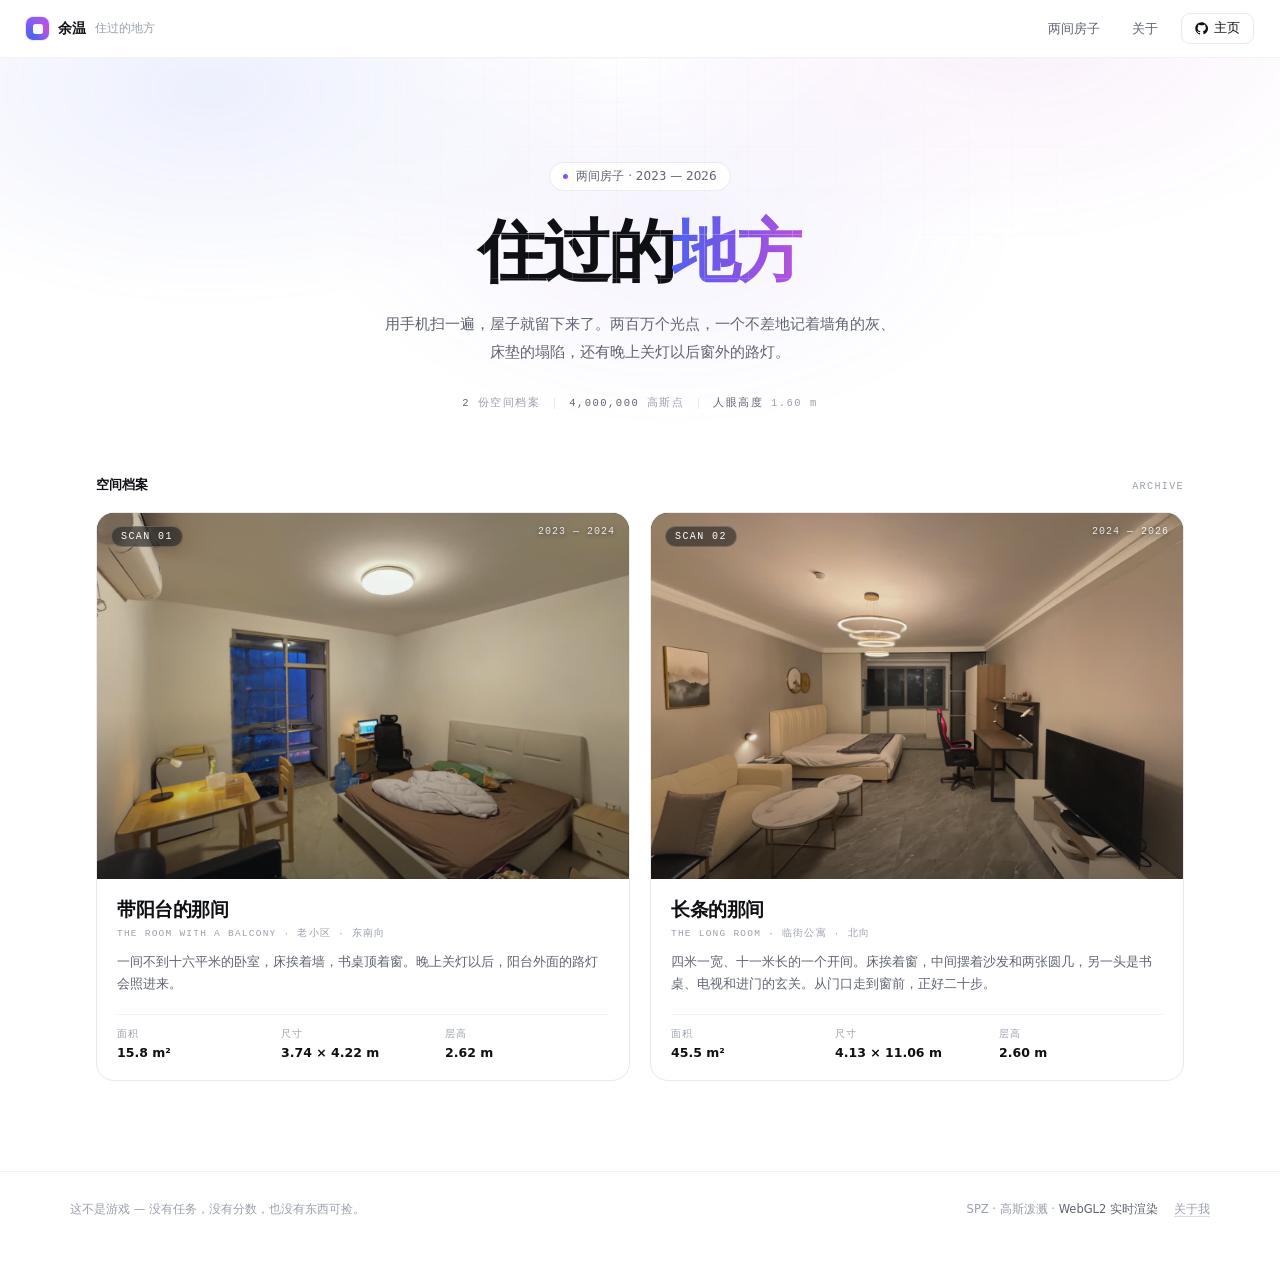
==== commit 83d1415b: "home: 两间房子的档案馆 + BoardUI 风格漫游页 - 入口页改为项目选择（两间房，封面/编号/面积/尺寸/层高） - 漫游页数据化：房间尺寸、机位、座位、可开合物件全部来自 data/pr" ====
--- a/home/index.html
+++ b/home/index.html
@@ -2,1254 +2,197 @@
 <html lang="zh-CN">
 <head>
 <meta charset="UTF-8">
-<meta name="viewport" content="width=device-width, initial-scale=1.0, viewport-fit=cover">
-<title>空间扫描 · 可交互物理空间</title>
-<meta name="description" content="把一段真实空间搬进浏览器：200 万高斯点 + 刚体物理，可以走、可以跳、可以撞墙的第一人称交互。">
+<meta name="viewport" content="width=device-width, initial-scale=1.0">
+<title>余温 · 住过的地方</title>
+<meta name="description" content="两间住过的房子，用两百万个高斯点原样存档。可以走进去，坐在床边，把灯关掉。">
 <link rel="icon" href="/favicon-32.png" sizes="32x32" type="image/png">
-<script type="importmap">
-{
-  "imports": {
-    "three": "./vendor/three.module.js",
-    "three/addons/": "./vendor/addons/",
-    "@sparkjsdev/spark": "./vendor/spark.module.min.js",
-    "cannon-es": "./vendor/cannon-es.js"
-  }
-}
-</script>
 <style>
 :root{
-  --bg:#f4f6fb; --panel:#fff; --line:#e7eaf1; --line-2:#eef0f6;
-  --ink:#171a29; --ink-2:#59617a; --ink-3:#949cb2;
-  --grad:linear-gradient(100deg,#4b63f0 0%,#7a55e8 48%,#b452d8 100%);
-  --blue:#4b63f0; --violet:#8b5cf6; --orange:#f59e42; --green:#18a86a;
+  --bg:#fff; --bg-2:#fafafa; --line:#e9e9ee; --line-2:#f2f2f5;
+  --ink:#0e1014; --ink-2:#5f6470; --ink-3:#9aa0ab;
+  --grad:linear-gradient(100deg,#4b63f0 0%,#7a55e8 46%,#c052d8 100%);
   --mono:ui-monospace,"SF Mono",Menlo,Consolas,monospace;
   --font:"Inter","PingFang SC","HarmonyOS Sans SC","Microsoft YaHei UI",system-ui,-apple-system,sans-serif;
 }
 *{margin:0;padding:0;box-sizing:border-box}
-html,body{height:100%}
-body{font-family:var(--font);background:var(--bg);color:var(--ink);overflow:hidden;
-  -webkit-font-smoothing:antialiased}
+html{scroll-behavior:smooth}
+body{font-family:var(--font);background:var(--bg);color:var(--ink);
+  -webkit-font-smoothing:antialiased;overflow-x:hidden}
+a{color:inherit;text-decoration:none}
 button{font:inherit;cursor:pointer;border:0;background:none;color:inherit}
-a{color:inherit;text-decoration:none}
-canvas{display:block}
-
-.app{height:100dvh;display:grid;grid-template-rows:54px minmax(0,1fr)}
 
 /* ---------- 顶栏 ---------- */
-.top{display:flex;align-items:center;gap:14px;padding:0 18px;background:var(--panel);
-  border-bottom:1px solid var(--line);position:relative;z-index:5}
-.mk{width:26px;height:26px;flex:none;position:relative}
-.mk::before,.mk::after{content:"";position:absolute;inset:0;border:1.5px solid transparent}
-.mk::before{border-image:linear-gradient(135deg,#4b63f0,#b452d8) 1}
-.mk::after{width:12px;height:12px;left:7px;top:7px;border:1.5px solid rgba(123,85,232,.55);border-radius:2px}
-.tp-name{font-size:14px;font-weight:800;letter-spacing:-.01em;white-space:nowrap}
-.tp-sep{width:1px;height:18px;background:var(--line)}
-.tp-sub{font-family:var(--mono);font-size:11px;color:var(--ink-3);letter-spacing:.1em;white-space:nowrap}
-.tp-sp{flex:1}
-.mode-sw{display:flex;gap:3px;padding:3px;border-radius:9px;background:#f2f4fa;border:1px solid var(--line)}
-.mode-sw button{height:25px;padding:0 12px;border-radius:6px;font-size:11.5px;font-weight:700;
-  color:var(--ink-2);white-space:nowrap;transition:all .16s}
-.mode-sw button.on{background:#fff;color:var(--blue);box-shadow:0 1px 5px rgba(30,40,90,.1)}
-.tp-badge{display:inline-flex;align-items:center;gap:7px;height:26px;padding:0 11px;
-  border:1px solid var(--line);border-radius:999px;background:#fbfcff;
-  font-family:var(--mono);font-size:10.5px;color:var(--ink-2);white-space:nowrap}
-.tp-badge i{width:6px;height:6px;border-radius:50%;background:var(--green);
-  box-shadow:0 0 0 3px rgba(24,168,106,.13);animation:pulse 2.4s ease-in-out infinite}
-@keyframes pulse{50%{box-shadow:0 0 0 6px rgba(24,168,106,.06)}}
-.tp-link{display:inline-flex;align-items:center;gap:6px;height:28px;padding:0 12px;
-  border:1px solid var(--line);border-radius:8px;font-size:12px;font-weight:600;
-  transition:border-color .16s,color .16s,background .16s}
-.tp-link:hover{border-color:#c9cffc;color:var(--blue);background:#f8f9ff}
+.nav{position:sticky;top:0;z-index:30;height:58px;display:flex;align-items:center;gap:14px;
+  padding:0 26px;background:rgba(255,255,255,.82);backdrop-filter:blur(14px);
+  -webkit-backdrop-filter:blur(14px);border-bottom:1px solid var(--line-2)}
+.brand{display:flex;align-items:center;gap:9px}
+.mk{width:23px;height:23px;border-radius:7px;flex:none;position:relative;
+  background:conic-gradient(from 210deg,#4b63f0,#8b5cf6,#c052d8,#4b63f0);
+  box-shadow:0 0 0 1px rgba(75,99,240,.14)}
+.mk::after{content:"";position:absolute;inset:6.5px;border-radius:2.5px;background:#fff;opacity:.96}
+.brand b{font-size:14px;font-weight:700;letter-spacing:-.01em}
+.brand span{font-size:12px;color:var(--ink-3)}
+.sp{flex:1}
+.nav a.lk{font-size:13px;color:var(--ink-2);padding:6px 9px;border-radius:7px;transition:.15s}
+.nav a.lk:hover{background:var(--line-2);color:var(--ink)}
+.nav .ghost{display:inline-flex;align-items:center;gap:6px;height:31px;padding:0 13px;
+  border:1px solid var(--line);border-radius:9px;font-size:12.5px;font-weight:500;transition:.15s}
+.nav .ghost:hover{border-color:#d3d3dc;background:var(--bg-2)}
 
-/* ---------- 工作区 ---------- */
-.ws{display:grid;grid-template-columns:286px minmax(0,1fr);gap:14px;padding:14px;min-height:0}
-.side{background:var(--panel);border:1px solid var(--line);border-radius:14px;
-  overflow-y:auto;overflow-x:hidden;display:flex;flex-direction:column}
-.side::-webkit-scrollbar{width:0}
-.s-hero{padding:20px 18px 18px;position:relative;overflow:hidden;border-bottom:1px solid var(--line-2)}
-.s-hero::before{content:"";position:absolute;inset:0;pointer-events:none;
-  background-image:linear-gradient(var(--line-2) 1px,transparent 1px),linear-gradient(90deg,var(--line-2) 1px,transparent 1px);
-  background-size:18px 18px;opacity:.6;
-  -webkit-mask-image:linear-gradient(110deg,#000,transparent 78%);mask-image:linear-gradient(110deg,#000,transparent 78%)}
-.s-hero>*{position:relative}
-.s-kick{font-family:var(--mono);font-size:10px;letter-spacing:.18em;color:var(--ink-3)}
-.s-hero h1{margin-top:10px;font-size:23px;font-weight:900;line-height:1.25;letter-spacing:-.035em}
-.s-hero h1 span{background:var(--grad);-webkit-background-clip:text;background-clip:text;color:transparent}
-.s-hero p{margin-top:9px;font-size:11.5px;line-height:1.7;color:var(--ink-2)}
+/* ---------- Hero ---------- */
+.hero{position:relative;padding:104px 26px 66px;text-align:center;overflow:hidden}
+.hero::before{content:"";position:absolute;inset:-40% -10% auto;height:760px;pointer-events:none;
+  background:
+    radial-gradient(42% 46% at 22% 26%,rgba(75,99,240,.10),transparent 62%),
+    radial-gradient(38% 44% at 74% 18%,rgba(192,82,216,.085),transparent 64%),
+    radial-gradient(34% 40% at 52% 44%,rgba(122,85,232,.075),transparent 66%);
+  filter:blur(8px)}
+.hero::after{content:"";position:absolute;inset:0;pointer-events:none;opacity:.55;
+  background-image:linear-gradient(var(--line-2) 1px,transparent 1px),
+                   linear-gradient(90deg,var(--line-2) 1px,transparent 1px);
+  background-size:44px 44px;
+  -webkit-mask-image:radial-gradient(70% 60% at 50% 20%,#000,transparent 76%);
+  mask-image:radial-gradient(70% 60% at 50% 20%,#000,transparent 76%)}
+.hero>*{position:relative}
+.tag{display:inline-flex;align-items:center;gap:8px;height:29px;padding:0 13px;border-radius:999px;
+  border:1px solid var(--line);background:rgba(255,255,255,.86);font-size:12px;color:var(--ink-2)}
+.tag i{width:5px;height:5px;border-radius:50%;background:var(--grad)}
+.hero h1{margin-top:26px;font-size:clamp(38px,6.2vw,68px);font-weight:750;letter-spacing:-.045em;
+  line-height:1.04}
+.hero h1 em{font-style:normal;background:var(--grad);-webkit-background-clip:text;
+  background-clip:text;color:transparent}
+.hero p{margin:22px auto 0;max-width:520px;font-size:14.5px;line-height:1.95;color:var(--ink-2)}
+.hero .sub{margin-top:30px;font-family:var(--mono);font-size:10.5px;letter-spacing:.14em;
+  color:var(--ink-3);display:flex;align-items:center;justify-content:center;gap:14px;flex-wrap:wrap}
+.hero .sub b{font-weight:500;color:var(--ink-2)}
+.hero .sub s{width:1px;height:11px;background:var(--line);text-decoration:none;display:inline-block}
 
-.s-sec{padding:16px 18px;border-bottom:1px solid var(--line-2)}
-.s-sec:last-child{border-bottom:0}
-.s-t{display:flex;align-items:center;justify-content:space-between;margin-bottom:13px}
-.s-t b{font-size:10.5px;font-weight:800;letter-spacing:.14em;color:var(--ink-3)}
-.s-t em{font-style:normal;font-family:var(--mono);font-size:10px;color:var(--ink-3)}
+/* ---------- 项目卡 ---------- */
+.wrap{max-width:1140px;margin:0 auto;padding:0 26px 90px}
+.sec-t{display:flex;align-items:baseline;justify-content:space-between;margin-bottom:18px}
+.sec-t b{font-size:13px;font-weight:650;letter-spacing:-.006em}
+.sec-t em{font-style:normal;font-family:var(--mono);font-size:10px;letter-spacing:.14em;color:var(--ink-3)}
 
-.stat{background:#f7f8fc;border:1px solid var(--line-2);border-radius:10px;padding:13px 14px}
-.stat .big{font-family:var(--mono);font-size:26px;font-weight:700;letter-spacing:-.045em;line-height:1;
-  font-variant-numeric:tabular-nums;color:var(--ink)}
-.stat .big small{font-size:11px;font-weight:600;color:var(--ink-3);letter-spacing:0;margin-left:5px}
-.stat .cap{margin-top:7px;font-size:10.5px;color:var(--ink-2)}
-.kv{margin-top:12px;display:flex;flex-direction:column;gap:0}
-.kv .r{display:flex;align-items:baseline;justify-content:space-between;gap:10px;
-  padding:7px 0;border-bottom:1px dashed var(--line);font-size:11.5px}
-.kv .r:last-child{border-bottom:0}
-.kv .r span{color:var(--ink-3)}
-.kv .r b{font-family:var(--mono);font-size:11px;font-weight:600;color:var(--ink);text-align:right}
+.grid{display:grid;grid-template-columns:1fr 1fr;gap:20px}
+.card{display:flex;flex-direction:column;border:1px solid var(--line);border-radius:18px;
+  overflow:hidden;background:#fff;transition:transform .28s cubic-bezier(.2,.7,.3,1),
+  box-shadow .28s,border-color .28s;position:relative}
+.card:hover{transform:translateY(-4px);border-color:#dcdce4;
+  box-shadow:0 22px 48px -26px rgba(15,20,40,.32)}
+.thumb{position:relative;aspect-ratio:16/11;overflow:hidden;background:#0b0d13}
+.thumb img{width:100%;height:100%;object-fit:cover;display:block;
+  transition:transform .6s cubic-bezier(.2,.7,.3,1);filter:saturate(1.02)}
+.card:hover .thumb img{transform:scale(1.035)}
+.thumb::after{content:"";position:absolute;inset:0;pointer-events:none;
+  background:linear-gradient(to top,rgba(8,10,16,.42),transparent 46%)}
+.no{position:absolute;left:14px;top:13px;z-index:2;font-family:var(--mono);font-size:10px;
+  letter-spacing:.14em;color:#fff;background:rgba(12,14,20,.5);border:1px solid rgba(255,255,255,.18);
+  padding:4px 9px;border-radius:999px;backdrop-filter:blur(10px)}
+.year{position:absolute;right:14px;top:13px;z-index:2;font-family:var(--mono);font-size:10px;
+  letter-spacing:.1em;color:rgba(255,255,255,.86);text-shadow:0 1px 4px rgba(0,0,0,.5)}
+.go{position:absolute;right:14px;bottom:13px;z-index:2;display:inline-flex;align-items:center;gap:6px;
+  height:29px;padding:0 12px;border-radius:999px;background:rgba(255,255,255,.92);
+  font-size:11.5px;font-weight:600;color:#12141a;backdrop-filter:blur(8px);
+  transform:translateY(4px);opacity:0;transition:.26s}
+.card:hover .go{transform:none;opacity:1}
+.c-body{padding:18px 20px 20px;display:flex;flex-direction:column;flex:1}
+.c-body h3{font-size:19px;font-weight:700;letter-spacing:-.025em;line-height:1.3}
+.c-body .en{margin-top:5px;font-family:var(--mono);font-size:9.5px;letter-spacing:.13em;
+  color:var(--ink-3)}
+.c-body p{margin-top:11px;font-size:12.5px;line-height:1.8;color:var(--ink-2);
+  display:-webkit-box;-webkit-line-clamp:3;-webkit-box-orient:vertical;overflow:hidden}
+.stats{display:grid;grid-template-columns:repeat(3,1fr);gap:0;
+  border-top:1px solid var(--line-2);padding-top:13px;margin-top:18px}
+.stats div{padding-right:10px}
+.stats span{display:block;font-size:9.5px;letter-spacing:.09em;color:var(--ink-3);text-transform:uppercase}
+.stats b{display:block;margin-top:4px;font-size:12.5px;font-weight:600;font-variant-numeric:tabular-nums}
 
-/* 目标清单 */
-.goals{display:flex;flex-direction:column;gap:5px}
-.goal{display:flex;align-items:center;gap:9px;padding:7px 9px;border-radius:8px;
-  background:#f7f8fc;border:1px solid var(--line-2);font-size:11px;color:var(--ink-2);
-  transition:all .2s}
-.goal i{width:14px;height:14px;border-radius:50%;border:1.5px solid #c9cfe6;flex:none;
-  display:grid;place-items:center;font-style:normal;font-size:9px;color:transparent}
-.goal em{font-style:normal;margin-left:auto;font-family:var(--mono);font-size:9.5px;color:var(--ink-3)}
-.goal.got{background:#effaf4;border-color:#cdeedb;color:#138a58}
-.goal.got i{background:#18a86a;border-color:#18a86a;color:#fff}
-.goal.got em{color:#18a86a}
+/* ---------- 底部 ---------- */
+.foot{border-top:1px solid var(--line-2);padding:30px 26px 46px}
+.foot-in{max-width:1140px;margin:0 auto;display:flex;align-items:center;gap:16px;
+  flex-wrap:wrap;font-size:11.5px;color:var(--ink-3)}
+.foot-in b{font-weight:500;color:var(--ink-2)}
+.foot-in .sp{flex:1;min-width:20px}
+.foot-in a{text-decoration:underline;text-underline-offset:3px;text-decoration-color:#dcdce4}
 
-/* 视角 / 键位 */
-.views{display:grid;grid-template-columns:1fr 1fr;gap:7px}
-.v-btn.wide{grid-column:1/-1}
-.v-btn{height:32px;border:1px solid var(--line);border-radius:8px;background:#fff;
-  font-size:11.5px;font-weight:600;color:var(--ink-2);display:flex;align-items:center;
-  justify-content:center;gap:6px;transition:all .16s}
-.v-btn:hover{border-color:#c9cffc;color:var(--blue);background:#f8f9ff}
-.v-btn.on{border-color:transparent;background:var(--grad);color:#fff;box-shadow:0 4px 12px rgba(90,80,230,.24)}
-.v-btn svg{width:13px;height:13px}
-.keys{display:flex;flex-direction:column;gap:9px}
-.key{display:flex;align-items:center;gap:9px;font-size:11px;color:var(--ink-2)}
-.key .cap{flex:1}
-kbd{font-family:var(--mono);font-size:9.5px;font-weight:700;color:var(--ink-2);background:#f7f8fc;
-  border:1px solid var(--line);border-bottom-width:2px;border-radius:5px;padding:2px 5px;white-space:nowrap}
-.s-foot{padding:14px 18px 18px;margin-top:auto}
-.s-foot a{display:flex;align-items:center;justify-content:space-between;width:100%;height:36px;
-  padding:0 12px;border-radius:9px;background:#171a29;color:#fff;font-size:11.5px;font-weight:700;
-  transition:transform .16s,background .16s}
-.s-foot a:hover{transform:translateY(-1px);background:#242941}
-
-/* ---------- 舞台 ---------- */
-.stage{position:relative;border-radius:14px;overflow:hidden;background:#080a12;
-  border:1px solid #1b2030;box-shadow:0 18px 48px -22px rgba(20,24,54,.55);min-height:0}
-#viewport{position:absolute;inset:0}
-#viewport canvas{width:100%;height:100%}
-.stage.playing{cursor:none}
-
-.hud{position:absolute;inset:0;pointer-events:none;z-index:2}
-.hud>*{pointer-events:auto}
-.hud-tl{position:absolute;left:16px;top:16px;display:flex;align-items:center;gap:8px}
-.chip{display:inline-flex;align-items:center;gap:7px;height:28px;padding:0 11px;border-radius:8px;
-  background:rgba(16,20,32,.72);border:1px solid rgba(255,255,255,.13);
-  -webkit-backdrop-filter:blur(12px);backdrop-filter:blur(12px);
-  color:rgba(255,255,255,.88);font-size:11px;font-weight:600;white-space:nowrap}
-.chip.mono{font-family:var(--mono);font-size:10.5px;letter-spacing:.02em}
-.chip i{width:6px;height:6px;border-radius:50%;background:#4ade80;box-shadow:0 0 8px #4ade80}
-.hud-tr{position:absolute;right:16px;top:16px;display:flex;gap:7px}
-.ic{width:32px;height:32px;border-radius:9px;display:grid;place-items:center;
-  background:rgba(16,20,32,.72);border:1px solid rgba(255,255,255,.13);
-  -webkit-backdrop-filter:blur(12px);backdrop-filter:blur(12px);color:rgba(255,255,255,.82);
-  transition:background .16s,color .16s,transform .16s}
-.ic:hover{background:rgba(75,99,240,.85);color:#fff;transform:translateY(-1px)}
-.ic svg{width:15px;height:15px}
-.hud-bl{position:absolute;left:16px;bottom:16px;display:flex;flex-direction:column;gap:8px}
-.readout{font-family:var(--mono);font-size:10px;line-height:1.7;color:rgba(255,255,255,.5);
-  letter-spacing:.04em;text-shadow:0 1px 6px #000}
-.readout b{color:rgba(255,255,255,.82);font-weight:600}
-.readout .lb{color:rgba(255,255,255,.34)}
-
-.hud-bc{position:absolute;left:50%;bottom:18px;transform:translateX(-50%);
-  display:flex;align-items:center;gap:14px;padding:9px 16px;border-radius:11px;
-  background:rgba(14,17,28,.78);border:1px solid rgba(255,255,255,.12);
-  -webkit-backdrop-filter:blur(16px);backdrop-filter:blur(16px);white-space:nowrap}
-.hint{font-size:10.5px;color:rgba(255,255,255,.5)}
-.hint b{color:rgba(255,255,255,.86);font-weight:600}
-.hud-bc .div{width:1px;height:16px;background:rgba(255,255,255,.14)}
-.tog{display:flex;align-items:center;gap:8px;font-size:11px;color:rgba(255,255,255,.82);cursor:pointer}
-.tog input{appearance:none;width:28px;height:16px;border-radius:99px;background:rgba(255,255,255,.2);
-  position:relative;transition:background .18s;cursor:pointer;flex:none}
-.tog input::after{content:"";position:absolute;left:2px;top:2px;width:12px;height:12px;border-radius:50%;
-  background:#fff;transition:transform .18s}
-.tog input:checked{background:var(--blue)}
-.tog input:checked::after{transform:translateX(12px)}
-.spd{display:flex;align-items:center;gap:7px;font-size:10.5px;color:rgba(255,255,255,.55)}
-.spd input{width:64px;accent-color:#7a68f5;cursor:pointer}
-
-/* ---------- 游戏 HUD ---------- */
-.game-ui{position:absolute;inset:0;z-index:3;pointer-events:none;display:none}
-.game-ui.on{display:block}
-.g-top{position:absolute;left:16px;top:60px;display:flex;flex-direction:column;gap:9px}
-.g-card{border-radius:11px;padding:11px 14px;background:rgba(12,16,27,.76);
-  border:1px solid rgba(255,255,255,.13);-webkit-backdrop-filter:blur(14px);backdrop-filter:blur(14px);
-  color:#fff;min-width:172px}
-.g-k{font-family:var(--mono);font-size:9.5px;letter-spacing:.2em;color:#7e8aad}
-.g-big{font-family:var(--mono);font-size:24px;font-weight:700;letter-spacing:-.04em;
-  font-variant-numeric:tabular-nums;margin-top:5px;line-height:1}
-.g-big small{font-size:13px;color:#8e9ac0;font-weight:500;margin-left:3px}
-.g-bar{height:4px;border-radius:9px;background:rgba(255,255,255,.12);overflow:hidden;margin-top:10px}
-.g-bar u{display:block;height:100%;width:0%;border-radius:9px;text-decoration:none;
-  background:linear-gradient(90deg,#4b63f0,#a35ce8,#ffb648);transition:width .34s}
-.g-target{margin-top:9px;font-size:10.5px;color:#aab5d4;line-height:1.5}
-.g-target b{color:#ffd978;font-weight:700}
-
-/* 准星 */
-.cross{position:absolute;left:50%;top:50%;width:22px;height:22px;transform:translate(-50%,-50%);
-  transition:transform .16s,opacity .16s;opacity:.9}
-.cross::before,.cross::after{content:"";position:absolute;background:rgba(255,255,255,.85);
-  box-shadow:0 0 4px rgba(0,0,0,.7)}
-.cross::before{left:50%;top:0;width:1.5px;height:100%;transform:translateX(-50%)}
-.cross::after{top:50%;left:0;height:1.5px;width:100%;transform:translateY(-50%)}
-.cross i{position:absolute;left:50%;top:50%;width:4px;height:4px;border-radius:50%;
-  background:#fff;transform:translate(-50%,-50%);box-shadow:0 0 5px rgba(0,0,0,.7)}
-.cross.near{transform:translate(-50%,-50%) scale(1.45)}
-.cross.near::before,.cross.near::after,.cross.near i{background:#ffd45e}
-.cross.hide{opacity:0}
-
-/* 小地图 */
-.mini{position:absolute;right:16px;bottom:16px;width:158px;border-radius:12px;overflow:hidden;
-  background:rgba(12,16,27,.82);border:1px solid rgba(255,255,255,.14);
-  -webkit-backdrop-filter:blur(14px);backdrop-filter:blur(14px);padding:8px}
-.mini .mh{display:flex;justify-content:space-between;align-items:center;margin-bottom:6px;
-  font-family:var(--mono);font-size:9px;letter-spacing:.14em;color:#8a97ba}
-.mini .mh b{color:#4ade80;font-weight:700}
-.mini canvas{width:142px;height:142px;border-radius:7px;display:block}
-
-/* 键位条 */
-.g-keys{position:absolute;left:50%;bottom:18px;transform:translateX(-50%);
-  display:flex;align-items:center;gap:11px;padding:8px 14px;border-radius:10px;
-  background:rgba(12,16,27,.72);border:1px solid rgba(255,255,255,.12);
-  -webkit-backdrop-filter:blur(14px);backdrop-filter:blur(14px);
-  font-size:10.5px;color:rgba(255,255,255,.62);white-space:nowrap}
-.g-keys b{color:rgba(255,255,255,.92);font-weight:700}
-.g-keys kbd{background:rgba(255,255,255,.11);border-color:rgba(255,255,255,.16);
-  border-bottom-width:1px;color:#fff;padding:1px 5px;font-size:9px}
-
-/* toast */
-.toast{position:absolute;left:50%;top:86px;transform:translate(-50%,-10px);opacity:0;
-  padding:9px 17px;border-radius:999px;background:rgba(18,22,36,.9);
-  border:1px solid rgba(255,212,94,.38);color:#ffe6a6;font-size:11.5px;font-weight:700;
-  white-space:nowrap;transition:opacity .26s,transform .26s;pointer-events:none}
-.toast.on{opacity:1;transform:translate(-50%,0)}
-
-/* 面板（开始 / 暂停 / 通关） */
-.panel{position:absolute;inset:0;z-index:8;display:none;align-items:center;justify-content:center;
-  background:linear-gradient(rgba(6,8,16,.72),rgba(6,8,16,.86)),url(./assets/preview.jpg) center/cover no-repeat;
-  padding:24px;text-align:center}
-.panel.on{display:flex}
-.p-card{width:min(430px,92%);padding:32px 30px 28px;border-radius:20px;
-  background:rgba(15,19,32,.9);border:1px solid rgba(255,255,255,.14);
-  box-shadow:0 30px 80px -24px rgba(0,0,0,.8);
-  -webkit-backdrop-filter:blur(20px);backdrop-filter:blur(20px)}
-.p-k{font-family:var(--mono);font-size:10px;letter-spacing:.24em;color:#7b88b4}
-.p-card h2{margin-top:12px;font-size:27px;font-weight:900;letter-spacing:-.03em;color:#fff;line-height:1.25}
-.p-card h2 span{background:linear-gradient(100deg,#8fa2ff,#c58cf5 55%,#ffb27a);
-  -webkit-background-clip:text;background-clip:text;color:transparent}
-.p-card p{margin-top:12px;font-size:12px;line-height:1.85;color:#9ba7c7}
-.p-keys{display:grid;grid-template-columns:1fr 1fr;gap:8px;margin:22px 0 24px;text-align:left}
-.p-keys div{display:flex;align-items:center;gap:8px;padding:8px 10px;border-radius:8px;
-  background:rgba(255,255,255,.05);border:1px solid rgba(255,255,255,.08);
-  font-size:10.5px;color:#aab5d2}
-.p-keys kbd{background:rgba(255,255,255,.1);border-color:rgba(255,255,255,.14);
-  border-bottom-width:1px;color:#fff;font-size:9px;padding:2px 5px}
-.p-btn{display:inline-flex;align-items:center;justify-content:center;gap:9px;
-  height:42px;padding:0 28px;border-radius:11px;font-size:13px;font-weight:800;color:#fff;
-  background:var(--grad);box-shadow:0 10px 26px -8px rgba(105,80,235,.7);
-  transition:transform .16s,box-shadow .16s}
-.p-btn:hover{transform:translateY(-2px);box-shadow:0 14px 32px -8px rgba(105,80,235,.85)}
-.p-btn[disabled]{opacity:.45;cursor:default;transform:none;box-shadow:none}
-.p-alt{margin-top:14px;font-size:11px;color:#7d89ac}
-.p-alt button{color:#a8b6ff;font-weight:700;text-decoration:underline;text-underline-offset:3px}
-.p-score{display:flex;justify-content:center;gap:26px;margin:20px 0 22px}
-.p-score div{text-align:center}
-.p-score b{display:block;font-family:var(--mono);font-size:27px;font-weight:700;color:#fff;
-  font-variant-numeric:tabular-nums}
-.p-score span{display:block;margin-top:5px;font-size:10px;color:#7f8bad;letter-spacing:.1em}
-
-/* 移动端触控 */
-.touch{position:absolute;inset:0;z-index:4;pointer-events:none;display:none}
-.touch.on{display:block}
-.stick{position:absolute;left:24px;bottom:28px;width:112px;height:112px;border-radius:50%;
-  background:rgba(255,255,255,.07);border:1px solid rgba(255,255,255,.2);pointer-events:auto}
-.stick i{position:absolute;left:50%;top:50%;width:46px;height:46px;border-radius:50%;
-  transform:translate(-50%,-50%);background:rgba(255,255,255,.24);
-  border:1px solid rgba(255,255,255,.36)}
-.t-jump{position:absolute;right:26px;bottom:52px;width:74px;height:74px;border-radius:50%;
-  background:rgba(255,255,255,.14);border:1px solid rgba(255,255,255,.3);color:#fff;
-  font-size:12px;font-weight:800;pointer-events:auto}
-.t-jump:active{background:rgba(75,99,240,.65)}
-
-/* 加载层 */
-.load{position:absolute;inset:0;z-index:9;
-  background:linear-gradient(rgba(6,8,16,.58),rgba(6,8,16,.72)),url(./assets/preview.jpg) center/cover no-repeat;
-  display:flex;flex-direction:column;align-items:center;justify-content:center;gap:0;
-  transition:opacity .6s ease,visibility .6s}
-.load.done{opacity:0;visibility:hidden;pointer-events:none}
-.load::before{content:"";position:absolute;inset:0;pointer-events:none;
-  background-image:linear-gradient(rgba(120,140,255,.055) 1px,transparent 1px),
-                   linear-gradient(90deg,rgba(120,140,255,.055) 1px,transparent 1px);
-  background-size:32px 32px;
-  -webkit-mask-image:radial-gradient(circle at 50% 48%,#000,transparent 72%);
-  mask-image:radial-gradient(circle at 50% 48%,#000,transparent 72%)}
-.load::after{content:"";position:absolute;left:0;right:0;height:1px;top:0;
-  background:linear-gradient(90deg,transparent,#6d7dff,transparent);opacity:.5;
-  animation:scan 3.2s linear infinite}
-@keyframes scan{to{top:100%}}
-.ld-in{position:relative;width:min(340px,78%);text-align:center;
-  padding:24px 26px 28px;border-radius:22px;
-  background:radial-gradient(ellipse at 50% 46%,rgba(7,9,18,.9),rgba(7,9,18,.66) 58%,rgba(7,9,18,0) 100%)}
-.ld-k{font-family:var(--mono);font-size:10px;letter-spacing:.26em;color:#6b769c}
-.ld-n{font-family:var(--mono);font-size:74px;font-weight:700;line-height:1.1;letter-spacing:-.06em;
-  margin-top:12px;font-variant-numeric:tabular-nums;
-  background:linear-gradient(120deg,#8fa2ff,#c58cf5 60%,#ff9f7a);
-  -webkit-background-clip:text;background-clip:text;color:transparent}
-.ld-n sup{font-size:20px;vertical-align:top;margin-left:4px;letter-spacing:0}
-.ld-bar{height:3px;border-radius:99px;background:rgba(255,255,255,.1);overflow:hidden;margin-top:22px}
-.ld-bar u{display:block;height:100%;width:0%;border-radius:99px;text-decoration:none;
-  background:linear-gradient(90deg,#4b63f0,#a35ce8,#f59e42);transition:width .18s linear}
-.ld-msg{margin-top:15px;font-size:11.5px;color:#8a94b5;letter-spacing:.02em;min-height:18px}
-.ld-meta{margin-top:26px;display:flex;justify-content:center;gap:18px;
-  font-family:var(--mono);font-size:10px;color:#525c7e}
-.ld-meta b{color:#8a94b5;font-weight:600}
-
-.err{position:absolute;inset:0;z-index:10;display:none;align-items:center;justify-content:center;
-  background:linear-gradient(rgba(6,8,16,.68),rgba(6,8,16,.84)),url(./assets/preview.jpg) center/cover no-repeat;
-  padding:24px;text-align:center}
-.err.on{display:flex}
-.err div{max-width:380px}
-.err h3{font-size:16px;font-weight:800;color:#fff;margin-bottom:10px}
-.err p{font-size:12px;line-height:1.8;color:#8a94b5}
-
-@media(max-width:900px){
-  .ws{grid-template-columns:1fr;grid-template-rows:auto minmax(0,1fr);padding:10px;gap:10px}
-  .side{flex-direction:row;align-items:center;overflow:hidden;padding:0 12px;height:52px;flex:none}
-  .s-hero,.s-sec,.s-foot{display:none}
-  .side::before{content:"空间扫描 / 2,000,000 splats";font-family:var(--mono);font-size:10.5px;
-    color:var(--ink-2);white-space:nowrap}
-  .tp-sub,.tp-badge{display:none}
-  .hud-bc{gap:10px;padding:8px 12px;bottom:12px}
-  .hint,.hud-bc .div,.hud-bl{display:none}
-  .ld-n{font-size:58px}
-  .g-keys,.mini{display:none}
-  .g-top{top:56px;left:10px}
-  .g-card{min-width:140px;padding:9px 11px}
-  .p-keys{grid-template-columns:1fr}
-}
-@media(max-width:520px){
-  .spd{display:none}
-  .hud-tl .chip.mono{display:none}
-  .tp-name{display:none}
+@media(max-width:860px){
+  .nav{padding:0 16px;height:54px}
+  .nav a.lk{display:none}
+  .hero{padding:66px 18px 44px}
+  .hero p{font-size:13.5px}
+  .wrap{padding:0 16px 60px}
+  .grid{grid-template-columns:1fr;gap:14px}
+  .thumb{aspect-ratio:16/10}
+  .foot{padding:24px 16px 40px}
 }
 </style>
 </head>
 <body>
-<div class="app">
 
-  <header class="top">
-    <div class="mk" aria-hidden="true"></div>
-    <span class="tp-name">空间扫描</span>
-    <span class="tp-sep"></span>
-    <span class="tp-sub">GAUSSIAN SPLAT / PHYSICS 01</span>
-    <span class="tp-sp"></span>
-    <div class="mode-sw" id="modeSw">
-      <button class="on" data-m="game">游戏模式</button>
-      <button data-m="view">观赏模式</button>
-    </div>
-    <span class="tp-badge"><i></i><span id="liveTxt">WebGL2 · 初始化</span></span>
-    <a class="tp-link" href="/">
-      <svg viewBox="0 0 24 24" width="13" height="13" fill="none" stroke="currentColor" stroke-width="2" stroke-linecap="round" stroke-linejoin="round"><path d="M10 17l-5-5 5-5"/><path d="M5 12h11"/><path d="M19 5v14"/></svg>
-      返回原站
-    </a>
-  </header>
+<nav class="nav">
+  <a class="brand" href="./"><span class="mk" aria-hidden="true"></span><b>余温</b><span>住过的地方</span></a>
+  <span class="sp"></span>
+  <a class="lk" href="#rooms">两间房子</a>
+  <a class="lk" href="#about">关于</a>
+  <a class="ghost" href="https://ss-miao.github.io/" target="_blank" rel="noopener">
+    <svg viewBox="0 0 24 24" width="13" height="13" fill="currentColor"><path d="M12 .5C5.7.5.5 5.7.5 12c0 5.1 3.3 9.4 7.9 10.9.6.1.8-.3.8-.6v-2c-3.2.7-3.9-1.5-3.9-1.5-.5-1.3-1.3-1.7-1.3-1.7-1.1-.7.1-.7.1-.7 1.2.1 1.8 1.2 1.8 1.2 1 1.8 2.7 1.3 3.4 1 .1-.8.4-1.3.8-1.6-2.6-.3-5.3-1.3-5.3-5.8 0-1.3.5-2.3 1.2-3.1-.1-.3-.5-1.5.1-3.1 0 0 1-.3 3.3 1.2a11 11 0 0 1 6 0C17.7 4.3 18.7 4.6 18.7 4.6c.6 1.6.2 2.8.1 3.1.8.8 1.2 1.8 1.2 3.1 0 4.5-2.7 5.5-5.3 5.8.4.4.8 1.1.8 2.2v3.3c0 .3.2.7.8.6 4.6-1.5 7.9-5.8 7.9-10.9C23.5 5.7 18.3.5 12 .5z"/></svg>
+    主页
+  </a>
+</nav>
 
-  <main class="ws">
-    <aside class="side">
-      <div class="s-hero">
-        <div class="s-kick">CAPTURED SPACE / 001</div>
-        <h1>把现场<br><span>做成游戏</span></h1>
-        <p>200 万高斯点重建的真实房间，叠加一层刚体物理：有重力、能跳、撞得到墙和桌子。收集 6 个信号碎片完成探索。</p>
-      </div>
+<header class="hero">
+  <span class="tag"><i></i>两间房子 · 2023 — 2026</span>
+  <h1>住过的<em>地方</em></h1>
+  <p>用手机扫一遍，屋子就留下来了。两百万个光点，一个不差地记着墙角的灰、床垫的塌陷，还有晚上关灯以后窗外的路灯。</p>
+  <div class="sub">
+    <span><b>2</b> 份空间档案</span><s></s>
+    <span><b>4,000,000</b> 高斯点</span><s></s>
+    <span><b>人眼高度</b> 1.60 m</span>
+  </div>
+</header>
 
-      <section class="s-sec">
-        <div class="s-t"><b>数据概览</b><em>ASSET</em></div>
-        <div class="stat">
-          <div class="big">2,000,000<small>splats</small></div>
-          <div class="cap">点云规模 · 实时高斯泼溅</div>
-        </div>
-        <div class="kv">
-          <div class="r"><span>格式</span><b>SPZ v2 / SH 0</b></div>
-          <div class="r"><span>文件体积</span><b>29.9 MB</b></div>
-          <div class="r"><span>坐标系</span><b>RUB / Y-up</b></div>
-          <div class="r"><span>来源</span><b>Chisel Scan</b></div>
-        </div>
-      </section>
-
-      <section class="s-sec">
-        <div class="s-t"><b>物理世界</b><em>RIGID BODY</em></div>
-        <div class="kv" style="margin-top:0">
-          <div class="r"><span>引擎</span><b>cannon-es</b></div>
-          <div class="r"><span>重力</span><b>-9.82 m/s²</b></div>
-          <div class="r"><span>地面高度</span><b>-1.62 m</b></div>
-          <div class="r"><span>静态碰撞体</span><b id="kvBodies">--</b></div>
-          <div class="r"><span>碰撞来源</span><b>点云反推</b></div>
-        </div>
-        <div class="s-t" style="margin:16px 0 9px"><b>说明</b><em>HOW</em></div>
-        <p style="font-size:10.5px;line-height:1.75;color:var(--ink-2)">高斯点云只有光斑、没有三角面，所以从点云的密度投影量出墙面和家具顶面，生成一层看不见的碰撞盒。看得见的是扫描，撞得到的是这层盒子。</p>
-      </section>
-
-      <section class="s-sec">
-        <div class="s-t"><b>探索目标</b><em id="goalProgress">0 / 6</em></div>
-        <div class="goals" id="goals"></div>
-      </section>
-
-      <section class="s-sec">
-        <div class="s-t"><b>游戏操作</b><em>CONTROL</em></div>
-        <div class="keys">
-          <div class="key"><span class="cap">移动 / 转视角</span><kbd>WASD · 鼠标</kbd></div>
-          <div class="key"><span class="cap">跳跃（能上桌）</span><kbd>SPACE</kbd></div>
-          <div class="key"><span class="cap">奔跑</span><kbd>SHIFT</kbd></div>
-          <div class="key"><span class="cap">第一 / 第三人称</span><kbd>C</kbd></div>
-          <div class="key"><span class="cap">重生点</span><kbd>R</kbd></div>
-          <div class="key"><span class="cap">显示碰撞体</span><kbd>B</kbd></div>
-          <div class="key"><span class="cap">暂停 / 释放鼠标</span><kbd>ESC</kbd></div>
-        </div>
-      </section>
-
-      <section class="s-sec">
-        <div class="s-t"><b>观赏视角</b><em>VIEW</em></div>
-        <div class="views" id="views">
-          <button class="v-btn wide on" data-v="inside"><svg viewBox="0 0 24 24" fill="none" stroke="currentColor" stroke-width="1.8"><path d="M3 10l9-7 9 7v10a1 1 0 0 1-1 1H4a1 1 0 0 1-1-1z"/><path d="M9 21v-7h6v7"/></svg>站在屋里</button>
-          <button class="v-btn" data-v="orbit"><svg viewBox="0 0 24 24" fill="none" stroke="currentColor" stroke-width="1.8"><circle cx="12" cy="12" r="8"/><ellipse cx="12" cy="12" rx="4" ry="8"/></svg>环绕</button>
-          <button class="v-btn" data-v="front"><svg viewBox="0 0 24 24" fill="none" stroke="currentColor" stroke-width="1.8"><rect x="5" y="5" width="14" height="14" rx="2"/><path d="M12 5v14"/></svg>正视</button>
-          <button class="v-btn" data-v="top"><svg viewBox="0 0 24 24" fill="none" stroke="currentColor" stroke-width="1.8"><circle cx="12" cy="12" r="8"/><circle cx="12" cy="12" r="3"/></svg>俯视</button>
-          <button class="v-btn" data-v="side"><svg viewBox="0 0 24 24" fill="none" stroke="currentColor" stroke-width="1.8"><path d="M4 7h16M4 12h16M4 17h16"/></svg>侧视</button>
-        </div>
-        <p style="margin-top:9px;font-size:10px;color:var(--ink-3);line-height:1.6">点任意视角会自动切到观赏模式（浮空自由相机，不受物理约束）。</p>
-      </section>
-
-      <div class="s-foot">
-        <a href="/">回到个人主页 <span>→</span></a>
-      </div>
-    </aside>
-
-    <section class="stage" id="stage">
-      <div id="viewport"></div>
-
-      <!-- 通用 HUD -->
-      <div class="hud">
-        <div class="hud-tl">
-          <span class="chip"><i></i>实时渲染</span>
-          <span class="chip mono">CHISEL_UNTITLED_SPLAT.SPZ</span>
-        </div>
-        <div class="hud-tr">
-          <button class="ic" id="btnReset" title="重生 / 回到室内" aria-label="重置">
-            <svg viewBox="0 0 24 24" fill="none" stroke="currentColor" stroke-width="2" stroke-linecap="round" stroke-linejoin="round"><path d="M3 12a9 9 0 1 0 3-6.7L3 8"/><path d="M3 3v5h5"/></svg>
-          </button>
-          <button class="ic" id="btnFull" title="全屏 (F)" aria-label="全屏">
-            <svg viewBox="0 0 24 24" fill="none" stroke="currentColor" stroke-width="2" stroke-linecap="round" stroke-linejoin="round"><path d="M8 3H3v5M16 3h5v5M8 21H3v-5M16 21h5v-5"/></svg>
-          </button>
-        </div>
-        <div class="hud-bl">
-          <div class="readout">
-            <span class="lb">POS&nbsp; </span><b id="rdCam">0.00, 0.00, 0.00</b><br>
-            <span class="lb">FPS&nbsp; </span><b id="rdFps">--</b>
-            <span class="lb">&nbsp;·&nbsp; SPLATS&nbsp; </span><b id="rdN">--</b>
-          </div>
-        </div>
-        <div class="hud-bc" id="viewBar">
-          <span class="hint"><b>左键</b> 旋转 · <b>滚轮</b> 缩放 · <b>右键</b> 平移</span>
-          <span class="div"></span>
-          <label class="tog"><input type="checkbox" id="spin">自转</label>
-          <span class="div"></span>
-          <label class="tog"><input type="checkbox" id="grid">网格</label>
-          <span class="div"></span>
-          <label class="tog"><input type="checkbox" id="flip">上下翻转</label>
-          <span class="div"></span>
-          <span class="spd">速度 <input type="range" id="speed" min="0.1" max="2" step="0.1" value="0.4"></span>
-        </div>
-      </div>
-
-      <!-- 游戏 HUD -->
-      <div class="game-ui" id="gameUi">
-        <div class="g-top">
-          <div class="g-card">
-            <div class="g-k">SIGNAL FRAGMENTS</div>
-            <div class="g-big"><span id="gCount">0</span><small>/ 6</small></div>
-            <div class="g-bar"><u id="gBar"></u></div>
-            <div class="g-target">最近目标 · <b id="gTarget">--</b></div>
-          </div>
-          <div class="g-card" style="min-width:0">
-            <div class="g-k">TIME</div>
-            <div class="g-big" id="gTime" style="font-size:19px">00:00.0</div>
-          </div>
-        </div>
-
-        <div class="cross" id="cross"><i></i></div>
-
-        <div class="mini">
-          <div class="mh"><span>MAP / 1F</span><b id="miniState">PHYSICS ON</b></div>
-          <canvas id="miniCv" width="284" height="284"></canvas>
-        </div>
-
-        <div class="g-keys">
-          <b>WASD</b> 移动 · <kbd>SPACE</kbd> 跳 · <kbd>SHIFT</kbd> 跑 · <kbd>C</kbd> 视角 · <kbd>B</kbd> 碰撞体 · <kbd>ESC</kbd> 暂停
-        </div>
-
-        <div class="toast" id="toast"></div>
-      </div>
-
-      <!-- 移动端触控 -->
-      <div class="touch" id="touch">
-        <div class="stick" id="stick"><i id="stickKnob"></i></div>
-        <button class="t-jump" id="tJump">跳</button>
-      </div>
-
-      <!-- 开始 / 暂停 / 通关面板 -->
-      <div class="panel on" id="panel">
-        <div class="p-card" id="pCard"></div>
-      </div>
-
-      <div class="load" id="load">
-        <div class="ld-in">
-          <div class="ld-k">BUILDING PHYSICS WORLD</div>
-          <div class="ld-n"><span id="ldNum">0</span><sup>%</sup></div>
-          <div class="ld-bar"><u id="ldBar"></u></div>
-          <div class="ld-msg" id="ldMsg">正在连接资产…</div>
-          <div class="ld-meta"><span>SPZ · <b>29.9 MB</b></span><span><b>2,000,000</b> splats</span></div>
-        </div>
-      </div>
-
-      <div class="err" id="err">
-        <div>
-          <h3>无法加载这段空间</h3>
-          <p id="errMsg">浏览器可能不支持 WebGL2，或资产加载中断。请换用较新的 Chrome / Edge / Safari，并确认网络正常后刷新。</p>
-        </div>
-      </div>
-    </section>
-  </main>
+<div class="wrap" id="rooms">
+  <div class="sec-t"><b>空间档案</b><em>ARCHIVE</em></div>
+  <div class="grid" id="grid"></div>
 </div>
 
-<script type="module">
-import * as THREE from 'three';
-import { OrbitControls } from 'three/addons/controls/OrbitControls.js';
-import { SparkRenderer, SplatMesh } from '@sparkjsdev/spark';
-import * as CANNON from 'cannon-es';
+<footer class="foot" id="about">
+  <div class="foot-in">
+    <span>这不是游戏 — 没有任务，没有分数，也没有东西可捡。</span>
+    <span class="sp"></span>
+    <span>SPZ · 高斯泼溅 · <b>WebGL2 实时渲染</b></span>
+    <a href="https://ss-miao.github.io/" target="_blank" rel="noopener">关于我</a>
+  </div>
+</footer>
 
-const stage   = document.getElementById('stage');
-const viewport= document.getElementById('viewport');
-const loadEl  = document.getElementById('load');
-const ldNum   = document.getElementById('ldNum');
-const ldBar   = document.getElementById('ldBar');
-const ldMsg   = document.getElementById('ldMsg');
-const liveTxt = document.getElementById('liveTxt');
-const errEl   = document.getElementById('err');
-const panel   = document.getElementById('panel');
-const pCard   = document.getElementById('pCard');
-const gameUi  = document.getElementById('gameUi');
-const viewBar = document.getElementById('viewBar');
-const isMobile= matchMedia('(max-width:900px)').matches || navigator.maxTouchPoints > 0;
-
-function setLoad(p, msg){
-  const v = Math.max(0, Math.min(100, Math.round(p * 100)));
-  ldNum.textContent = v; ldBar.style.width = v + '%';
-  if(msg) ldMsg.textContent = msg;
-}
-function fail(msg){
-  if(msg) document.getElementById('errMsg').textContent = msg;
-  loadEl.classList.add('done'); errEl.classList.add('on');
-  liveTxt.textContent = '渲染不可用';
-}
-
-/* ---------- WebGL2 ---------- */
-const probe = document.createElement('canvas');
-if(!probe.getContext('webgl2')){
-  fail('当前浏览器不支持 WebGL2，无法渲染高斯点云。请使用较新的 Chrome / Edge / Safari，或开启硬件加速。');
-  throw new Error('WebGL2 unsupported');
-}
-let renderer;
-try{
-  renderer = new THREE.WebGLRenderer({ antialias:false, alpha:false, powerPreference:'high-performance' });
-}catch(e){ fail('WebGL 初始化失败：' + e.message); throw e; }
-renderer.setPixelRatio(Math.min(window.devicePixelRatio || 1, isMobile ? 1 : 1.6));
-renderer.setClearColor(0x080a12, 1);
-renderer.setSize(viewport.clientWidth, viewport.clientHeight, false);
-viewport.appendChild(renderer.domElement);
-
-const scene  = new THREE.Scene();
-const camera = new THREE.PerspectiveCamera(72, viewport.clientWidth / viewport.clientHeight, 0.05, 400);
-const spark  = new SparkRenderer({ renderer, maxPixelRadius: 120 });
-scene.add(spark);
-
-const controls = new OrbitControls(camera, renderer.domElement);
-controls.enableDamping = true; controls.dampingFactor = 0.075;
-controls.rotateSpeed = 0.72; controls.zoomSpeed = 0.9; controls.panSpeed = 0.8;
-controls.minDistance = 1.0; controls.maxDistance = 70;
-controls.maxPolarAngle = Math.PI * 0.96;
-controls.enabled = false;
-controls.target.set(0,0,0);
-
-/* SPZ v2 默认 RUB = Three.js Y-up，不做任何旋转，只平移包围盒中心 */
-const BBOX_CENTER = new THREE.Vector3(1.1354, 1.6389, 0.9126);
-const meshOffset  = BBOX_CENTER.clone().negate();
-const FLIP_X = new THREE.Quaternion(1,0,0,0);
-let splatMesh = null, flipped = false;
-
-const grid = new THREE.GridHelper(20, 20, 0x4b63f0, 0x252b44);
-grid.material.transparent = true; grid.material.opacity = 0.5;
-grid.position.y = -1.62; grid.visible = false; scene.add(grid);
-
-const VIEWS = {
-  inside:{ p:[-1.0,0.0,0.6],   t:[-1.0,-0.15,-0.8], spin:false },
-  orbit: { p:[7.2,4.4,10.3],   t:[0,0,0], spin:true },
-  front: { p:[0,0.9,12.5],     t:[0,0,0], spin:true },
-  top:   { p:[0.01,12.9,0.01], t:[0,0,0], spin:true },
-  side:  { p:[12.5,1.8,0.01],  t:[0,0,0], spin:true }
-};
-
-/* ---------- 全局状态 ---------- */
-let CFG = null, world = null, player = null;
-let mode = 'game', running = false, won = false, finished = false;
-let assetsReady = false, physicsReady = false;
-let yaw = 0, pitch = 0, thirdPerson = false;
-let t0 = 0, elapsed = 0, got = 0;
-let grounded = false, jumpLatch = false;
-let debugGroup = null, pickupObjs = [], avatar = null;
-let toastTimer = 0;
-const keys = Object.create(null);
-const MOVE_KEYS = ['KeyW','KeyA','KeyS','KeyD','ArrowUp','ArrowDown','ArrowLeft','ArrowRight','Space','ShiftLeft','ShiftRight'];
-
-/* ---------- 物理世界 ---------- */
-function addBox(world, group, x0,x1,z0,z1,bottom,top, label, isProp){
-  const w = x1-x0, d = z1-z0, h = top-bottom;
-  if(w<=0 || d<=0 || h<=0) return null;
-  const shape = new CANNON.Box(new CANNON.Vec3(w/2, h/2, d/2));
-  const body  = new CANNON.Body({ mass:0, shape, position:new CANNON.Vec3((x0+x1)/2,(bottom+top)/2,(z0+z1)/2) });
-  body.collisionFilterGroup = 1;
-  world.addBody(body);
-  // 可视化线框
-  const line = new THREE.LineSegments(
-    new THREE.EdgesGeometry(new THREE.BoxGeometry(w,h,d)),
-    new THREE.LineBasicMaterial({ color: isProp ? 0x54ff9a : 0xff7a7a, transparent:true, opacity:.65, depthTest:false }));
-  line.position.set((x0+x1)/2,(bottom+top)/2,(z0+z1)/2);
-  line.renderOrder = 999;
-  group.add(line);
-  return body;
-}
-
-function buildPhysics(cfg){
-  const P = cfg.physics;
-  world = new CANNON.World({ gravity:new CANNON.Vec3(0, P.gravity, 0) });
-  world.broadphase = new CANNON.SAPBroadphase(world);
-  world.defaultContactMaterial.friction = 0.02;
-  world.defaultContactMaterial.restitution = 0;
-  world.allowSleep = false;
-
-  debugGroup = new THREE.Group(); debugGroup.visible = false; scene.add(debugGroup);
-  const bx = cfg.bounds.x, bz = cfg.bounds.z;
-  // 地板与天花板用薄盒（走出边界会真的掉下去）
-  addBox(world, debugGroup, bx[0]-.6,bx[1]+.6,bz[0]-.6,bz[1]+.6, cfg.meta.ground-.4, cfg.meta.ground, '地板', false);
-  addBox(world, debugGroup, bx[0]-.6,bx[1]+.6,bz[0]-.6,bz[1]+.6, cfg.meta.ceiling, cfg.meta.ceiling+.3, '天花板', false);
-  cfg.walls.forEach(w => addBox(world, debugGroup, w.x0,w.x1,w.z0,w.z1,w.bottom,w.top,w.label,false));
-  cfg.props.forEach(p => addBox(world, debugGroup, p.x0,p.x1,p.z0,p.z1,p.bottom,p.top,p.label,true));
-
-  player = new CANNON.Body({
-    mass: 6,
-    shape: new CANNON.Sphere(P.radius),
-    position: new CANNON.Vec3(cfg.spawn.x, cfg.spawn.y, cfg.spawn.z),
-    linearDamping: 0.02, angularDamping: 1,
-    fixedRotation: true
-  });
-  player.collisionFilterGroup = 2;   // 射线只打 group 1，避免打到自己
-  player.collisionFilterMask  = 1;
-  player.updateMassProperties();
-  world.addBody(player);
-  document.getElementById('kvBodies').textContent = (world.bodies.length - 1) + ' 个';
-
-  buildAvatar(P);
-  buildPickups(cfg);
-  buildGoals(cfg);
-  buildMiniMap(cfg);
-  physicsReady = true;
-  tryEnable();
-}
-
-/* 第三人称角色 */
-function buildAvatar(P){
-  avatar = new THREE.Group();
-  const bodyMat = new THREE.MeshBasicMaterial({ color:0xdfe6ff });
-  const glowMat = new THREE.MeshBasicMaterial({ color:0x6d84ff });
-  const torso = new THREE.Mesh(new THREE.CapsuleGeometry(.19,.42,4,10), bodyMat);
-  torso.position.y = -.12; avatar.add(torso);
-  const head = new THREE.Mesh(new THREE.SphereGeometry(.16,14,10), new THREE.MeshBasicMaterial({color:0xf3f6ff}));
-  head.position.y = .44; avatar.add(head);
-  const band = new THREE.Mesh(new THREE.TorusGeometry(.165,.022,8,20), glowMat);
-  band.rotation.x = Math.PI/2; band.position.y = .44; avatar.add(band);
-  const pack = new THREE.Mesh(new THREE.BoxGeometry(.26,.28,.12), glowMat);
-  pack.position.set(0,-.08,.2); avatar.add(pack);
-  avatar.visible = false;
-  scene.add(avatar);
-}
-
-/* ---------- 收集物 ---------- */
-function buildPickups(cfg){
-  const coreGeo = new THREE.OctahedronGeometry(.105,0);
-  const ringGeo = new THREE.TorusGeometry(.19,.013,8,28);
-  const haloGeo = new THREE.SphereGeometry(.27,12,10);
-  const stemGeo = new THREE.CylinderGeometry(.006,.03,.9,8,1,true);
-  cfg.pickups.forEach((p,i) => {
-    const g = new THREE.Group();
-    g.position.set(p.x,p.y,p.z);
-    const core = new THREE.Mesh(coreGeo, new THREE.MeshBasicMaterial({color:0xffd45e}));
-    const ring = new THREE.Mesh(ringGeo, new THREE.MeshBasicMaterial({color:0xffe9a8,transparent:true,opacity:.9}));
-    ring.rotation.x = Math.PI/2;
-    const halo= new THREE.Mesh(haloGeo, new THREE.MeshBasicMaterial({color:0xffb648,transparent:true,opacity:.1,depthWrite:false}));
-    const stem= new THREE.Mesh(stemGeo, new THREE.MeshBasicMaterial({color:0xffcf70,transparent:true,opacity:.13,depthWrite:false,side:THREE.DoubleSide}));
-    stem.position.y = .45;
-    g.add(core,ring,halo,stem);
-    scene.add(g);
-    pickupObjs.push({ cfg:p, obj:g, core, ring, taken:false, baseY:p.y, phase:i*1.1 });
-  });
-}
-function buildGoals(cfg){
-  document.getElementById('goals').innerHTML = cfg.pickups.map((p,i)=>
-    '<div class="goal" data-i="'+i+'"><i>✓</i><span>'+p.label+'</span><em>'+p.on+'</em></div>').join('');
-}
-
-/* ---------- 小地图 ---------- */
-let miniCv, miniCtx, miniT = 0;
-function buildMiniMap(cfg){
-  miniCv = document.getElementById('miniCv');
-  miniCtx = miniCv.getContext('2d');
-  drawMini(0);
-}
-function drawMini(now){
-  if(!CFG || !miniCtx) return;
-  const S = miniCv.width;
-  const bx = CFG.bounds.x, bz = CFG.bounds.z;
-  const span = Math.max(bx[1]-bx[0], bz[1]-bz[0]) * 1.08;
-  const cx = (bx[0]+bx[1])/2, cz = (bz[0]+bz[1])/2;
-  const M = (x,z) => [S/2 + (x-cx)/span*S, S/2 + (z-cz)/span*S];
-  const k = S/span;
-  miniCtx.clearRect(0,0,S,S);
-  miniCtx.fillStyle = '#0c1020'; miniCtx.fillRect(0,0,S,S);
-  // 细网格
-  miniCtx.strokeStyle = 'rgba(120,140,200,.08)'; miniCtx.lineWidth = 1;
-  for(let i=0;i<=8;i++){
-    const v = i*S/8;
-    miniCtx.beginPath(); miniCtx.moveTo(v,0); miniCtx.lineTo(v,S); miniCtx.stroke();
-    miniCtx.beginPath(); miniCtx.moveTo(0,v); miniCtx.lineTo(S,v); miniCtx.stroke();
-  }
-  // 家具
-  miniCtx.fillStyle = 'rgba(84,255,154,.16)';
-  CFG.props.forEach(p=>{
-    const [a,b]=M(p.x0,p.z0);
-    miniCtx.fillRect(a,b,(p.x1-p.x0)*k,(p.z1-p.z0)*k);
-  });
-  // 墙
-  miniCtx.fillStyle = 'rgba(255,122,122,.85)';
-  CFG.walls.forEach(w=>{
-    const [a,b]=M(w.x0,w.z0);
-    miniCtx.fillRect(a,b,Math.max(2,(w.x1-w.x0)*k),Math.max(2,(w.z1-w.z0)*k));
-  });
-  // 收集点
-  pickupObjs.forEach(o=>{
-    const [a,b]=M(o.cfg.x,o.cfg.z);
-    miniCtx.beginPath(); miniCtx.arc(a,b,o.taken?3:5.5,0,Math.PI*2);
-    miniCtx.fillStyle = o.taken ? 'rgba(120,140,170,.35)' : '#ffd45e';
-    miniCtx.fill();
-    if(!o.taken){
-      miniCtx.strokeStyle='rgba(255,212,94,'+(0.25+0.2*Math.sin(now/320+o.phase))+')';
-      miniCtx.lineWidth=2; miniCtx.beginPath(); miniCtx.arc(a,b,10,0,Math.PI*2); miniCtx.stroke();
-    }
-  });
-  // 玩家（三角朝向）
-  if(player){
-    const [a,b]=M(player.position.x,player.position.z);
-    miniCtx.save(); miniCtx.translate(a,b); miniCtx.rotate(-yaw);
-    miniCtx.beginPath(); miniCtx.moveTo(0,-9); miniCtx.lineTo(6,6); miniCtx.lineTo(0,3); miniCtx.lineTo(-6,6);
-    miniCtx.closePath(); miniCtx.fillStyle='#6d9dff'; miniCtx.fill();
-    miniCtx.strokeStyle='#fff'; miniCtx.lineWidth=1.4; miniCtx.stroke();
-    miniCtx.restore();
-  }
-}
-
-/* ---------- 面板 ---------- */
-function showPanel(kind){
-  if(kind === null){ panel.classList.remove('on'); return; }
-  panel.classList.add('on');
-  if(kind === 'start'){
-    pCard.innerHTML =
-      '<div class="p-k">INTERACTIVE SPACE / 001</div>'+
-      '<h2>走进这个<span>房间</span></h2>'+
-      '<p>这不是浮空观赏：你有体重、会落地、撞得到墙，也能跳上桌子。<br>找齐 6 个散落的信号碎片，就算通关。</p>'+
-      '<div class="p-keys">'+
-        '<div><kbd>W A S D</kbd> 走动</div><div><kbd>鼠标</kbd> 转头</div>'+
-        '<div><kbd>SPACE</kbd> 跳跃</div><div><kbd>SHIFT</kbd> 奔跑</div>'+
-        '<div><kbd>C</kbd> 第三人称</div><div><kbd>B</kbd> 看碰撞体</div>'+
+<script src="./data/projects.js"></script>
+<script>
+(function(){
+  const grid=document.getElementById('grid');
+  grid.innerHTML=window.PROJECT_ORDER.map(function(id){
+    var p=window.PROJECTS[id];
+    return '<a class="card" href="./room.html?p='+p.id+'">'+
+      '<div class="thumb">'+
+        '<span class="no">SCAN '+p.no+'</span>'+
+        '<span class="year">'+p.span+'</span>'+
+        '<img src="'+p.cover+'" alt="'+p.name+'" loading="lazy">'+
+        '<span class="go">走进去'+
+          '<svg viewBox="0 0 24 24" width="12" height="12" fill="none" stroke="currentColor" stroke-width="2.4" stroke-linecap="round" stroke-linejoin="round"><path d="M5 12h13"/><path d="M12 5l7 7-7 7"/></svg>'+
+        '</span>'+
       '</div>'+
-      '<button class="p-btn" id="pStart"'+(assetsReady?'':' disabled')+'>'+
-        (assetsReady ? '点击进入房间 →' : '正在构建空间…')+'</button>'+
-      '<div class="p-alt">或者 <button id="pView">切到观赏模式</button>（浮空自由相机）</div>';
-    document.getElementById('pStart').onclick = startGame;
-    document.getElementById('pView').onclick = () => setMode('view');
-  }else if(kind === 'pause'){
-    pCard.innerHTML =
-      '<div class="p-k">PAUSED</div><h2>已暂停</h2>'+
-      '<p>物理世界停住了。随时回来继续探索。</p>'+
-      '<div class="p-score"><div><b>'+got+' / 6</b><span>已收集</span></div>'+
-      '<div><b>'+fmtTime(elapsed)+'</b><span>用时</span></div></div>'+
-      '<button class="p-btn" id="pResume">继续游戏 →</button>'+
-      '<div class="p-alt"><button id="pView2">切到观赏模式</button> · <button id="pRestart">重新开始</button></div>';
-    document.getElementById('pResume').onclick = startGame;
-    document.getElementById('pView2').onclick = () => setMode('view');
-    document.getElementById('pRestart').onclick = () => { resetGame(); startGame(); };
-  }else if(kind === 'win'){
-    pCard.innerHTML =
-      '<div class="p-k">SPACE EXPLORED</div><h2>房间已<span>走透</span></h2>'+
-      '<p>6 个信号碎片全部回收。你刚才走过的每一寸地面，<br>都是从 200 万个高斯点里量出来的。</p>'+
-      '<div class="p-score"><div><b>'+fmtTime(elapsed)+'</b><span>用时</span></div>'+
-      '<div><b>6 / 6</b><span>收集</span></div></div>'+
-      '<button class="p-btn" id="pAgain">再玩一次 →</button>'+
-      '<div class="p-alt"><button id="pView3">切到观赏模式</button></div>';
-    document.getElementById('pAgain').onclick = () => { resetGame(); startGame(); };
-    document.getElementById('pView3').onclick = () => setMode('view');
-  }
-}
-function fmtTime(ms){
-  const s = ms/1000;
-  return String(Math.floor(s/60)).padStart(2,'0')+':'+String(Math.floor(s%60)).padStart(2,'0')+'.'+Math.floor(s*10)%10;
-}
-function tryEnable(){
-  if(assetsReady && physicsReady && !running && !won && mode==='game') showPanel('start');
-}
-
-/* ---------- 游戏流程 ---------- */
-function resetGame(){
-  got = 0; won = false; finished = false; elapsed = 0; t0 = 0;
-  yaw = CFG.spawn.yaw; pitch = 0; thirdPerson = false;
-  avatar.visible = false;
-  player.position.set(CFG.spawn.x, CFG.spawn.y, CFG.spawn.z);
-  player.velocity.set(0,0,0); player.angularVelocity.set(0,0,0);
-  player.wakeUp();
-  pickupObjs.forEach(o=>{ o.taken=false; o.obj.visible=true; });
-  document.querySelectorAll('.goal').forEach(g=>g.classList.remove('got'));
-  document.getElementById('gCount').textContent = '0';
-  document.getElementById('gBar').style.width = '0%';
-  document.getElementById('gTime').textContent = '00:00.0';
-  document.getElementById('goalProgress').textContent = '0 / 6';
-  document.getElementById('miniState').textContent = 'PHYSICS ON';
-}
-function startGame(){
-  if(!assetsReady || !physicsReady) return;
-  if(won){ resetGame(); }
-  running = true; t0 = performance.now() - elapsed;
-  showPanel(null);
-  if(!isMobile && renderer.domElement.requestPointerLock){
-    try{ renderer.domElement.requestPointerLock(); }catch(_){}
-  }
-}
-function pauseGame(){
-  running = false;
-  if(document.pointerLockElement) document.exitPointerLock();
-  if(mode==='game' && !won) showPanel('pause');
-}
-function takePickup(o){
-  o.taken = true; o.obj.visible = false; got++;
-  document.getElementById('gCount').textContent = got;
-  document.getElementById('gBar').style.width = (got/pickupObjs.length*100)+'%';
-  document.querySelector('.goal[data-i="'+pickupObjs.indexOf(o)+'"]').classList.add('got');
-  document.getElementById('goalProgress').textContent = got+' / '+pickupObjs.length;
-  const t = document.getElementById('toast');
-  t.textContent = '已回收 · '+o.cfg.label+'  '+got+' / '+pickupObjs.length;
-  t.classList.add('on'); clearTimeout(toastTimer);
-  toastTimer = setTimeout(()=>t.classList.remove('on'), 1800);
-  if(got === pickupObjs.length){
-    won = true; finished = true; running = false; elapsed = performance.now()-t0;
-    liveTxt.textContent = '探索完成 · '+fmtTime(elapsed);
-    document.getElementById('miniState').textContent = 'CLEARED';
-    if(document.pointerLockElement) document.exitPointerLock();
-    setTimeout(()=>showPanel('win'), 420);
-  }
-}
-
-/* ---------- 模式 ---------- */
-let flying = null;
-function flyTo(name){
-  const v = VIEWS[name]; if(!v) return;
-  if(mode !== 'view') setMode('view', true);
-  flying = { t0:performance.now(), dur:850,
-    p0:camera.position.clone(), p1:new THREE.Vector3(...v.p),
-    a0:controls.target.clone(), a1:new THREE.Vector3(...v.t), spin:!!v.spin };
-  controls.autoRotate = false;
-  document.getElementById('spin').checked = !!v.spin;
-  document.querySelectorAll('.v-btn').forEach(b=>b.classList.toggle('on', b.dataset.v===name));
-}
-function stepFly(now){
-  if(!flying) return;
-  const k = Math.min(1,(now-flying.t0)/flying.dur);
-  const e = k<.5 ? 4*k*k*k : 1-Math.pow(-2*k+2,3)/2;
-  camera.position.lerpVectors(flying.p0,flying.p1,e);
-  controls.target.lerpVectors(flying.a0,flying.a1,e);
-  if(k>=1){ controls.autoRotate = flying.spin; flying = null; }
-}
-function setMode(m, silent){
-  mode = m;
-  document.querySelectorAll('#modeSw button').forEach(b=>b.classList.toggle('on',b.dataset.m===m));
-  gameUi.classList.toggle('on', m==='game');
-  viewBar.style.display = m==='view' ? 'flex' : 'none';
-  document.getElementById('touch').classList.toggle('on', m==='game' && isMobile);
-  document.getElementById('cross').classList.toggle('hide', m!=='game' || thirdPerson);
-  controls.enabled = (m==='view');
-  camera.fov = m==='game' ? (CFG ? CFG.fov : 72) : 60;
-  camera.updateProjectionMatrix();
-  if(m==='view'){
-    running = false;
-    if(document.pointerLockElement) document.exitPointerLock();
-    avatar.visible = false;
-    controls.target.set(0,0,0);
-    camera.position.set(...VIEWS.orbit.p);
-    controls.autoRotate = true;
-    document.getElementById('spin').checked = true;
-    document.querySelectorAll('.v-btn').forEach(b=>b.classList.toggle('on',b.dataset.v==='orbit'));
-    controls.update();
-    showPanel(null);
-    liveTxt.textContent = 'WebGL2 · 观赏';
-  }else{
-    controls.autoRotate = false;
-    document.getElementById('spin').checked = false;
-    liveTxt.textContent = won ? '探索完成' : 'WebGL2 · 刚体物理';
-    if(!silent){
-      if(won) showPanel('win'); else showPanel(finished ? 'pause' : 'start');
-    }
-  }
-}
-document.getElementById('modeSw').addEventListener('click', e=>{
-  const b = e.target.closest('button'); if(b) setMode(b.dataset.m);
-});
-
-/* ---------- 视角过渡 / 原有观赏控件 ---------- */
-document.getElementById('views').addEventListener('click', e=>{
-  const b = e.target.closest('.v-btn'); if(b) flyTo(b.dataset.v);
-});
-document.getElementById('btnReset').addEventListener('click', ()=>{
-  if(mode==='game'){ if(physicsReady){ resetGame(); } }
-  else flyTo('inside');
-});
-document.getElementById('spin').addEventListener('change', e=>{
-  controls.autoRotate = e.target.checked; if(flying) flying.spin = e.target.checked;
-});
-document.getElementById('grid').addEventListener('change', e=>{ grid.visible = e.target.checked; });
-document.getElementById('speed').addEventListener('input', e=>{ controls.autoRotateSpeed = parseFloat(e.target.value); });
-function setFlip(on){
-  flipped = on;
-  if(!splatMesh) return;
-  splatMesh.quaternion.copy(on ? FLIP_X : new THREE.Quaternion());
-  splatMesh.position.copy(on ? BBOX_CENTER.clone().applyQuaternion(FLIP_X).negate() : meshOffset);
-  splatMesh.updateMatrixWorld(true);
-  grid.position.y = on ? 1.62 : -1.62;
-}
-document.getElementById('flip').addEventListener('change', e=>setFlip(e.target.checked));
-function toggleFull(){
-  if(document.fullscreenElement) document.exitFullscreen();
-  else stage.requestFullscreen && stage.requestFullscreen();
-}
-document.getElementById('btnFull').addEventListener('click', toggleFull);
-stage.addEventListener('dblclick', ()=>{ if(mode==='view') toggleFull(); });
-
-/* ---------- 键盘 ---------- */
-addEventListener('keydown', e=>{
-  if(MOVE_KEYS.includes(e.code)){ keys[e.code]=true; if(e.code==='Space') e.preventDefault(); }
-  if(e.code==='KeyF'){ toggleFull(); }
-  if(e.code==='KeyR'){
-    if(mode==='game' && physicsReady) resetGame(); else flyTo('inside');
-  }
-  if(e.code==='KeyV'){ setFlip(!flipped); document.getElementById('flip').checked=flipped; }
-  if(e.code==='KeyB' && debugGroup){
-    const on = !debugGroup.visible;
-    debugGroup.visible = on;
-    liveTxt.textContent = on ? '碰撞体可视化' : 'WebGL2 · 刚体物理';
-  }
-  if(e.code==='KeyC' && mode==='game' && physicsReady){
-    thirdPerson = !thirdPerson;
-    avatar.visible = thirdPerson;
-    document.getElementById('cross').classList.toggle('hide', thirdPerson);
-  }
-  if(e.code==='Tab'){ e.preventDefault(); setMode(mode==='game'?'view':'game'); }
-});
-addEventListener('keyup', e=>{ keys[e.code]=false; if(e.code==='Space') jumpLatch=false; });
-addEventListener('blur', ()=>MOVE_KEYS.forEach(k=>keys[k]=false));
-
-/* ---------- 鼠标 / Pointer Lock ---------- */
-let dragging = false, lastMouse = null;
-stage.addEventListener('pointerdown', e=>{
-  if(mode!=='game' || !running || isMobile) return;
-  if(e.target.closest('button') || e.target.closest('.panel')) return;
-  if(document.pointerLockElement !== renderer.domElement){
-    dragging = true; lastMouse = { x:e.clientX, y:e.clientY };
-  }
-});
-addEventListener('pointerup', ()=>{ dragging=false; lastMouse=null; });
-document.addEventListener('mousemove', e=>{
-  if(mode!=='game' || !running) return;
-  const locked = document.pointerLockElement === renderer.domElement;
-  let dx=0, dy=0, sens=0.0022;
-  if(locked){ dx=e.movementX; dy=e.movementY; }
-  else if(!isMobile && dragging && lastMouse){
-    dx=e.clientX-lastMouse.x; dy=e.clientY-lastMouse.y; sens=0.0035;
-    lastMouse={x:e.clientX,y:e.clientY};
-  } else return;
-  yaw   -= dx*sens;
-  pitch -= dy*sens;
-  pitch  = Math.max(-1.45, Math.min(1.45, pitch));
-});
-stage.addEventListener('click', e=>{
-  if(mode!=='game' || !running || isMobile) return;
-  if(e.target.closest('button') || e.target.closest('.panel')) return;
-  if(document.pointerLockElement !== renderer.domElement && renderer.domElement.requestPointerLock){
-    try{ renderer.domElement.requestPointerLock(); }catch(_){}
-  }
-});
-document.addEventListener('pointerlockchange', ()=>{
-  const locked = document.pointerLockElement === renderer.domElement;
-  stage.classList.toggle('playing', locked && mode==='game');
-  if(!locked && mode==='game' && running && !won) pauseGame();
-});
-
-/* ---------- 移动端触控 ---------- */
-let stickId = null, lookId = null, lastLook = null, stickVec = {x:0,y:0};
-const stick = document.getElementById('stick'), knob = document.getElementById('stickKnob');
-stick.addEventListener('pointerdown', e=>{
-  stickId = e.pointerId; stick.setPointerCapture(e.pointerId); e.preventDefault();
-});
-stick.addEventListener('pointermove', e=>{
-  if(e.pointerId !== stickId) return;
-  const r = stick.getBoundingClientRect();
-  let dx = e.clientX-(r.left+r.width/2), dy = e.clientY-(r.top+r.height/2);
-  const lim = r.width/2-22, len = Math.hypot(dx,dy);
-  if(len>lim){ dx*=lim/len; dy*=lim/len; }
-  knob.style.transform = 'translate(calc(-50% + '+dx+'px), calc(-50% + '+dy+'px))';
-  stickVec.x = dx/lim; stickVec.y = dy/lim;
-});
-function endStick(e){
-  if(e.pointerId!==stickId) return;
-  stickId=null; stickVec={x:0,y:0}; knob.style.transform='translate(-50%,-50%)';
-}
-stick.addEventListener('pointerup', endStick); stick.addEventListener('pointercancel', endStick);
-viewport.addEventListener('pointerdown', e=>{
-  if(!isMobile || mode!=='game' || !running) return;
-  lookId=e.pointerId; lastLook={x:e.clientX,y:e.clientY};
-});
-viewport.addEventListener('pointermove', e=>{
-  if(e.pointerId!==lookId || !lastLook) return;
-  yaw   -= (e.clientX-lastLook.x)*0.005;
-  pitch -= (e.clientY-lastLook.y)*0.005;
-  pitch  = Math.max(-1.45,Math.min(1.45,pitch));
-  lastLook={x:e.clientX,y:e.clientY};
-});
-function endLook(e){ if(e.pointerId===lookId){ lookId=null; lastLook=null; } }
-viewport.addEventListener('pointerup', endLook); viewport.addEventListener('pointercancel', endLook);
-document.getElementById('tJump').addEventListener('pointerdown', e=>{
-  e.preventDefault(); keys.Space=true; jumpLatch=false;
-});
-document.getElementById('tJump').addEventListener('pointerup', ()=>{ keys.Space=false; jumpLatch=false; });
-
-/* ---------- 物理步进 ---------- */
-const rayResult = new CANNON.RaycastResult();
-const vFrom = new CANNON.Vec3(), vTo = new CANNON.Vec3();
-const rayOpt = { collisionFilterMask:1, skipBackfaces:true };
-function stepPhysics(dt){
-  if(!world || !player) return;
-  const P = CFG.physics;
-  // 接地检测：从球心向下打一条短射线，只命中静态碰撞体
-  const p = player.position;
-  vFrom.set(p.x,p.y,p.z); vTo.set(p.x,p.y-(P.radius+0.16),p.z);
-  rayResult.reset();
-  world.raycastClosest(vFrom,vTo,rayOpt,rayResult);
-  grounded = rayResult.hasHit && player.velocity.y < 1.2;
-
-  let fwdAxis = 0, rightAxis = 0;
-  if(keys.KeyW||keys.ArrowUp)    fwdAxis += 1;
-  if(keys.KeyS||keys.ArrowDown)  fwdAxis -= 1;
-  if(keys.KeyD||keys.ArrowRight) rightAxis += 1;
-  if(keys.KeyA||keys.ArrowLeft)  rightAxis -= 1;
-  if(isMobile && (stickVec.x||stickVec.y)){ rightAxis += stickVec.x; fwdAxis -= stickVec.y; }
-
-  const len = Math.hypot(fwdAxis,rightAxis);
-  let speed = (keys.ShiftLeft||keys.ShiftRight) ? P.run : P.walk;
-  if(!grounded) speed *= 0.72;
-  if(len > 0){
-    fwdAxis/=Math.max(1,len); rightAxis/=Math.max(1,len);
-  }
-  // yaw=0 → 前方 -Z，右手 +X
-  const fx=-Math.sin(yaw), fz=-Math.cos(yaw);
-  const rx= Math.cos(yaw), rz=-Math.sin(yaw);
-  const targetVX = (fx*fwdAxis + rx*rightAxis)*speed;
-  const targetVZ = (fz*fwdAxis + rz*rightAxis)*speed;
-  // 松手立刻停，避免冰面滑行；空中保留一点惯性
-  const blend = grounded ? 1 : 0.16;
-  player.velocity.x += (targetVX-player.velocity.x)*blend;
-  player.velocity.z += (targetVZ-player.velocity.z)*blend;
-
-  if(keys.Space && grounded && !jumpLatch){
-    player.velocity.y = P.jump;
-    jumpLatch = true; grounded = false;
-  }
-  world.step(1/60, dt, 3);
-
-  // 掉出世界 → 重生
-  if(player.position.y < CFG.meta.ground-4){
-    player.position.set(CFG.spawn.x,CFG.spawn.y,CFG.spawn.z);
-    player.velocity.set(0,0,0);
-  }
-  // 相机跟随
-  const q = player.position;
-  if(thirdPerson){
-    avatar.visible = true;
-    avatar.position.set(q.x, q.y+0.20, q.z);
-    avatar.rotation.y = yaw;
-    const head = new CANNON.Vec3(q.x, q.y+0.64, q.z);
-    const bx=Math.sin(yaw), bz=Math.cos(yaw);       // 背后方向
-    const desired = new CANNON.Vec3(q.x+bx*2.5, q.y+2.02, q.z+bz*2.5);
-    rayResult.reset();
-    world.raycastClosest(head,desired,{collisionFilterMask:1,skipBackfaces:true},rayResult);
-    const k = rayResult.hasHit ? Math.max(.22, rayResult.distance/2.86-.11) : 1;
-    camera.position.set(q.x+bx*2.5*k, q.y+0.64+1.38*k, q.z+bz*2.5*k);
-    camera.lookAt(q.x, q.y+0.50, q.z);
-  }else{
-    camera.position.set(q.x, q.y+P.eye, q.z);
-    camera.rotation.set(pitch, yaw, 0, 'YXZ');
-  }
-}
-
-/* ---------- 游戏每帧逻辑 ---------- */
-let hudT = 0, nearTarget = null;
-function stepGame(now, dt){
-  if(!running || mode!=='game') return;
-  elapsed = now - t0;
-  document.getElementById('gTime').textContent = fmtTime(elapsed);
-  // 收集判定：需大致同高，逼玩家真的跳上家具
-  let best = null, bestD = 1e9;
-  const px=player.position.x, py=player.position.y, pz=player.position.z;
-  pickupObjs.forEach(o=>{
-    o.core.rotation.y += dt*1.8;
-    o.core.rotation.x += dt*.7;
-    o.ring.rotation.z += dt*.9;
-    const t = now/1000 + o.phase;
-    o.obj.position.y = o.baseY + Math.sin(t*1.7)*0.055;
-    if(o.taken) return;
-    const d = Math.hypot(px-o.cfg.x, py-o.cfg.y, pz-o.cfg.z);
-    if(d < bestD){ bestD=d; best=o; }
-    if(d < 0.72 && Math.abs(py-o.cfg.y) < 0.45) takePickup(o);
-  });
-  nearTarget = best;
-  if(now-hudT > 120){
-    hudT = now;
-    document.getElementById('gTarget').textContent = best
-      ? best.cfg.label+' · '+bestD.toFixed(1)+'m' : '全部回收';
-    document.getElementById('cross').classList.toggle('near',
-      !!best && bestD < 1.25 && Math.abs(py-best.cfg.y) < 0.6);
-  }
-  if(now-miniT > 70){ miniT=now; drawMini(now); }
-}
-
-/* ---------- 尺寸 ---------- */
-function resize(){
-  const w=viewport.clientWidth, h=viewport.clientHeight;
-  if(!w||!h) return;
-  renderer.setSize(w,h,false);
-  camera.aspect=w/h; camera.updateProjectionMatrix();
-}
-new ResizeObserver(resize).observe(viewport);
-addEventListener('resize', resize);
-
-/* ---------- 资产加载 ---------- */
-async function loadCollision(){
-  const r = await fetch('./assets/collision.json');
-  if(!r.ok) throw new Error('collision.json HTTP '+r.status);
-  return r.json();
-}
-function loadScene(){
-  return new Promise((resolve, reject)=>{
-    let done = false;
-    const mesh = new SplatMesh({
-      url:'./assets/scan.spz',
-      onProgress:(e)=>{
-        if(e && e.lengthComputable && e.total){
-          const p = Math.min(.96, e.loaded/e.total*.96);
-          setLoad(p, '正在下载点云 · '+(e.loaded/1048576).toFixed(1)+' / '+(e.total/1048576).toFixed(1)+' MB');
-        }
-      },
-      onLoad:(m)=>{
-        const n=(m.packedSplats && m.packedSplats.numSplats)||2000000;
-        document.getElementById('rdN').textContent = n.toLocaleString('en-US');
-        setLoad(1,'就绪');
-        liveTxt.textContent='WebGL2 · 刚体物理';
-        loadEl.classList.add('done');
-        if(!done){ done=true; resolve(); }
-      }
-    });
-    splatMesh = mesh;
-    mesh.position.copy(meshOffset);
-    scene.add(mesh);
-    if(flipped) setFlip(true);
-    if(mesh.initialized && mesh.initialized.catch){
-      mesh.initialized.catch(e=>{
-        if(!done){ done=true; reject(new Error('点云解码失败：'+(e&&e.message?e.message:'未知错误'))); }
-      });
-    }
-  });
-}
-
-async function boot(){
-  setLoad(.02,'正在构建物理世界…');
-  try{
-    CFG = await loadCollision();
-    camera.fov = CFG.fov || 72; camera.updateProjectionMatrix();
-    yaw = CFG.spawn.yaw;
-    buildPhysics(CFG);
-    setLoad(.06,'物理刚体已就绪 · 正在下载点云…');
-  }catch(e){
-    fail('碰撞数据加载失败：'+e.message); return;
-  }
-  try{
-    await loadScene();
-    assetsReady = true;
-    tryEnable();
-  }catch(e){
-    fail('资产加载失败：'+e.message+'。请刷新重试，或确认浏览器允许加载较大的 3D 文件。');
-  }
-}
-boot();
-
-/* ---------- 渲染循环 ---------- */
-let last = performance.now(), frames = 0, fpsT = last;
-const rdCam = document.getElementById('rdCam'), rdFps = document.getElementById('rdFps');
-renderer.setAnimationLoop(now=>{
-  const dt = Math.min(.05,(now-last)/1000); last = now;
-  if(mode==='view'){
-    stepFly(now);
-    controls.update();
-  }else{
-    if(running) stepPhysics(dt);
-    else if(world && player && !thirdPerson){
-      camera.position.set(player.position.x, player.position.y+CFG.physics.eye, player.position.z);
-      camera.rotation.set(pitch,yaw,0,'YXZ');
-    }
-    stepGame(now,dt);
-    pickupObjs.forEach(o=>{
-      if(!running && !o.taken) o.core.rotation.y += dt*.5;
-    });
-  }
-  renderer.render(scene,camera);
-  frames++;
-  if(now-fpsT > 600){
-    rdFps.textContent = Math.round(frames*1000/(now-fpsT));
-    frames=0; fpsT=now;
-    rdCam.textContent = [camera.position.x,camera.position.y,camera.position.z].map(v=>v.toFixed(2)).join(', ');
-  }
-});
-
-/* 初始 UI 状态 */
-viewBar.style.display = 'none';
-gameUi.classList.add('on');
-showPanel('start');
+      '<div class="c-body">'+
+        '<h3>'+p.name+'</h3>'+
+        '<div class="en">'+p.en+' · '+p.place+'</div>'+
+        '<p>'+p.blurb+'</p>'+
+        '<div class="stats">'+
+          '<div><span>面积</span><b>'+p.stats.area+'</b></div>'+
+          '<div><span>尺寸</span><b>'+p.stats.size+'</b></div>'+
+          '<div><span>层高</span><b>'+p.stats.height+'</b></div>'+
+        '</div>'+
+      '</div>'+
+    '</a>';
+  }).join('');
+})();
 </script>
 </body>
 </html>
